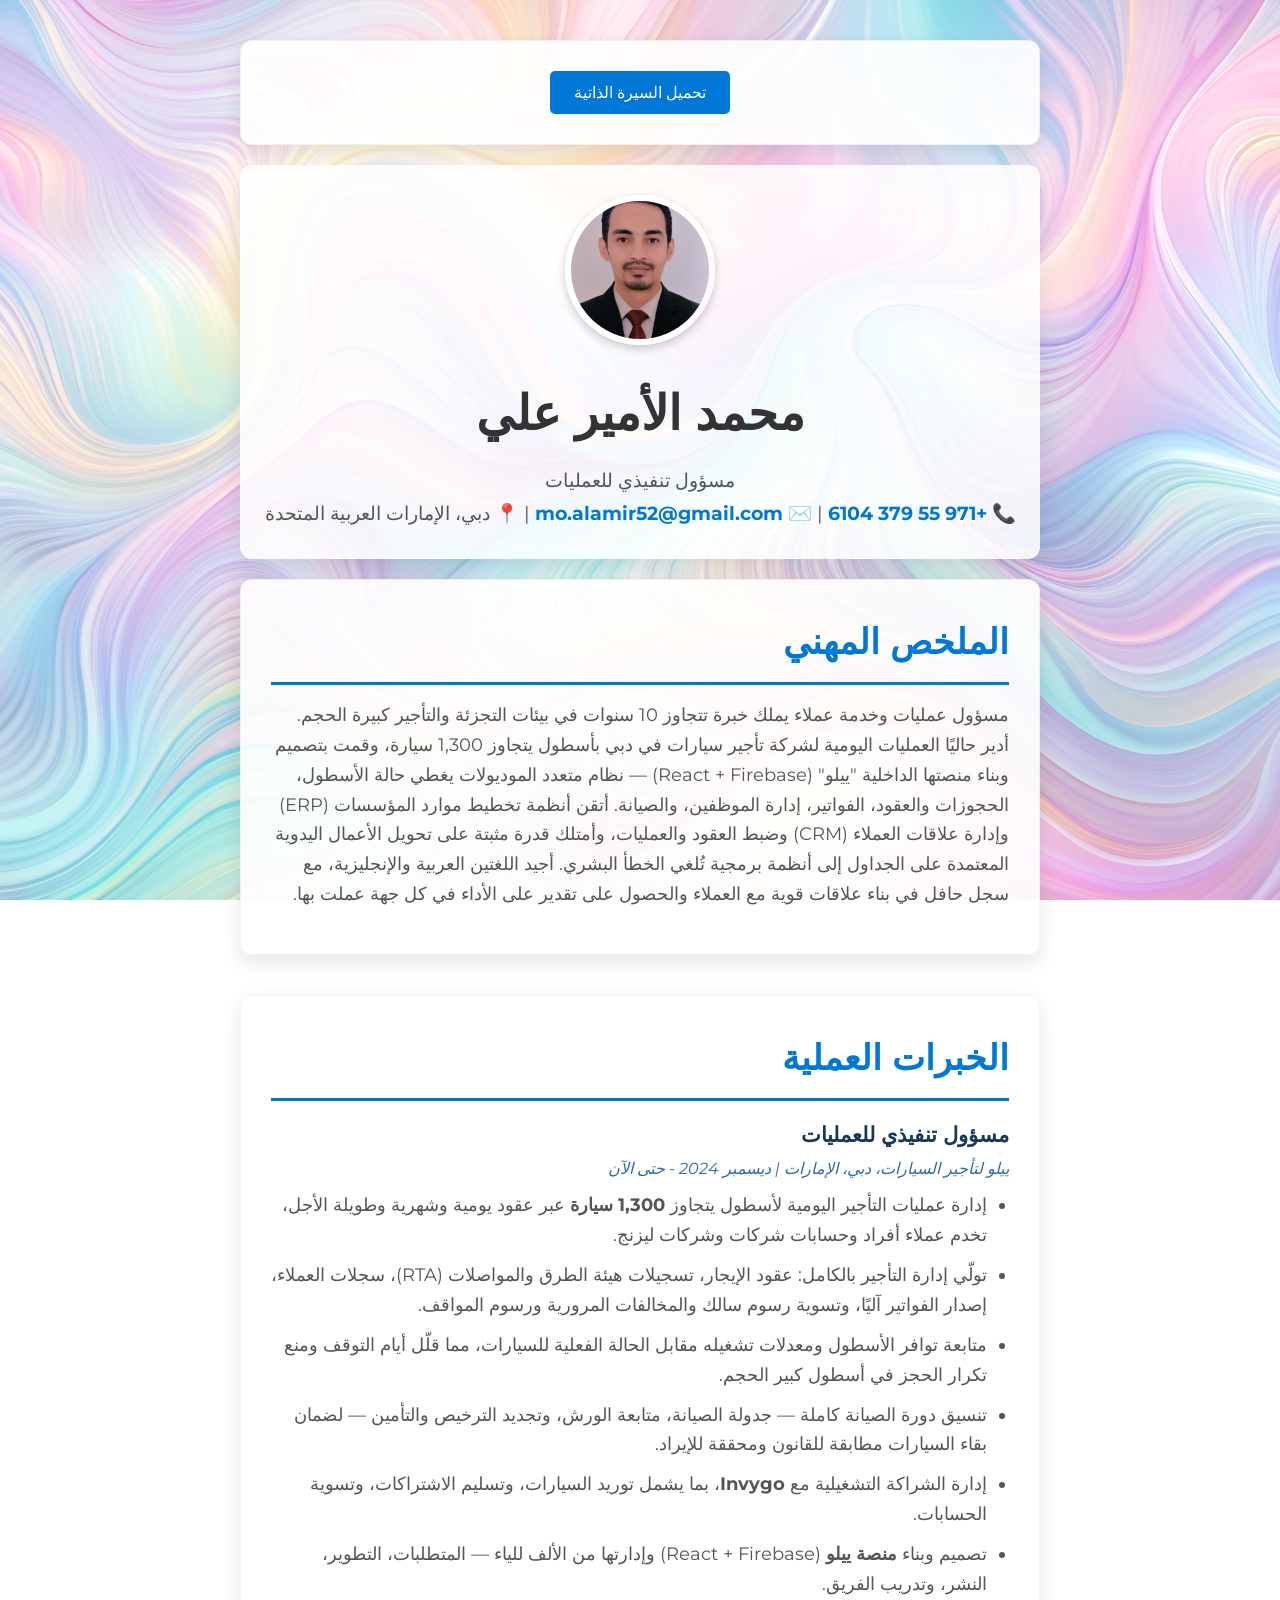
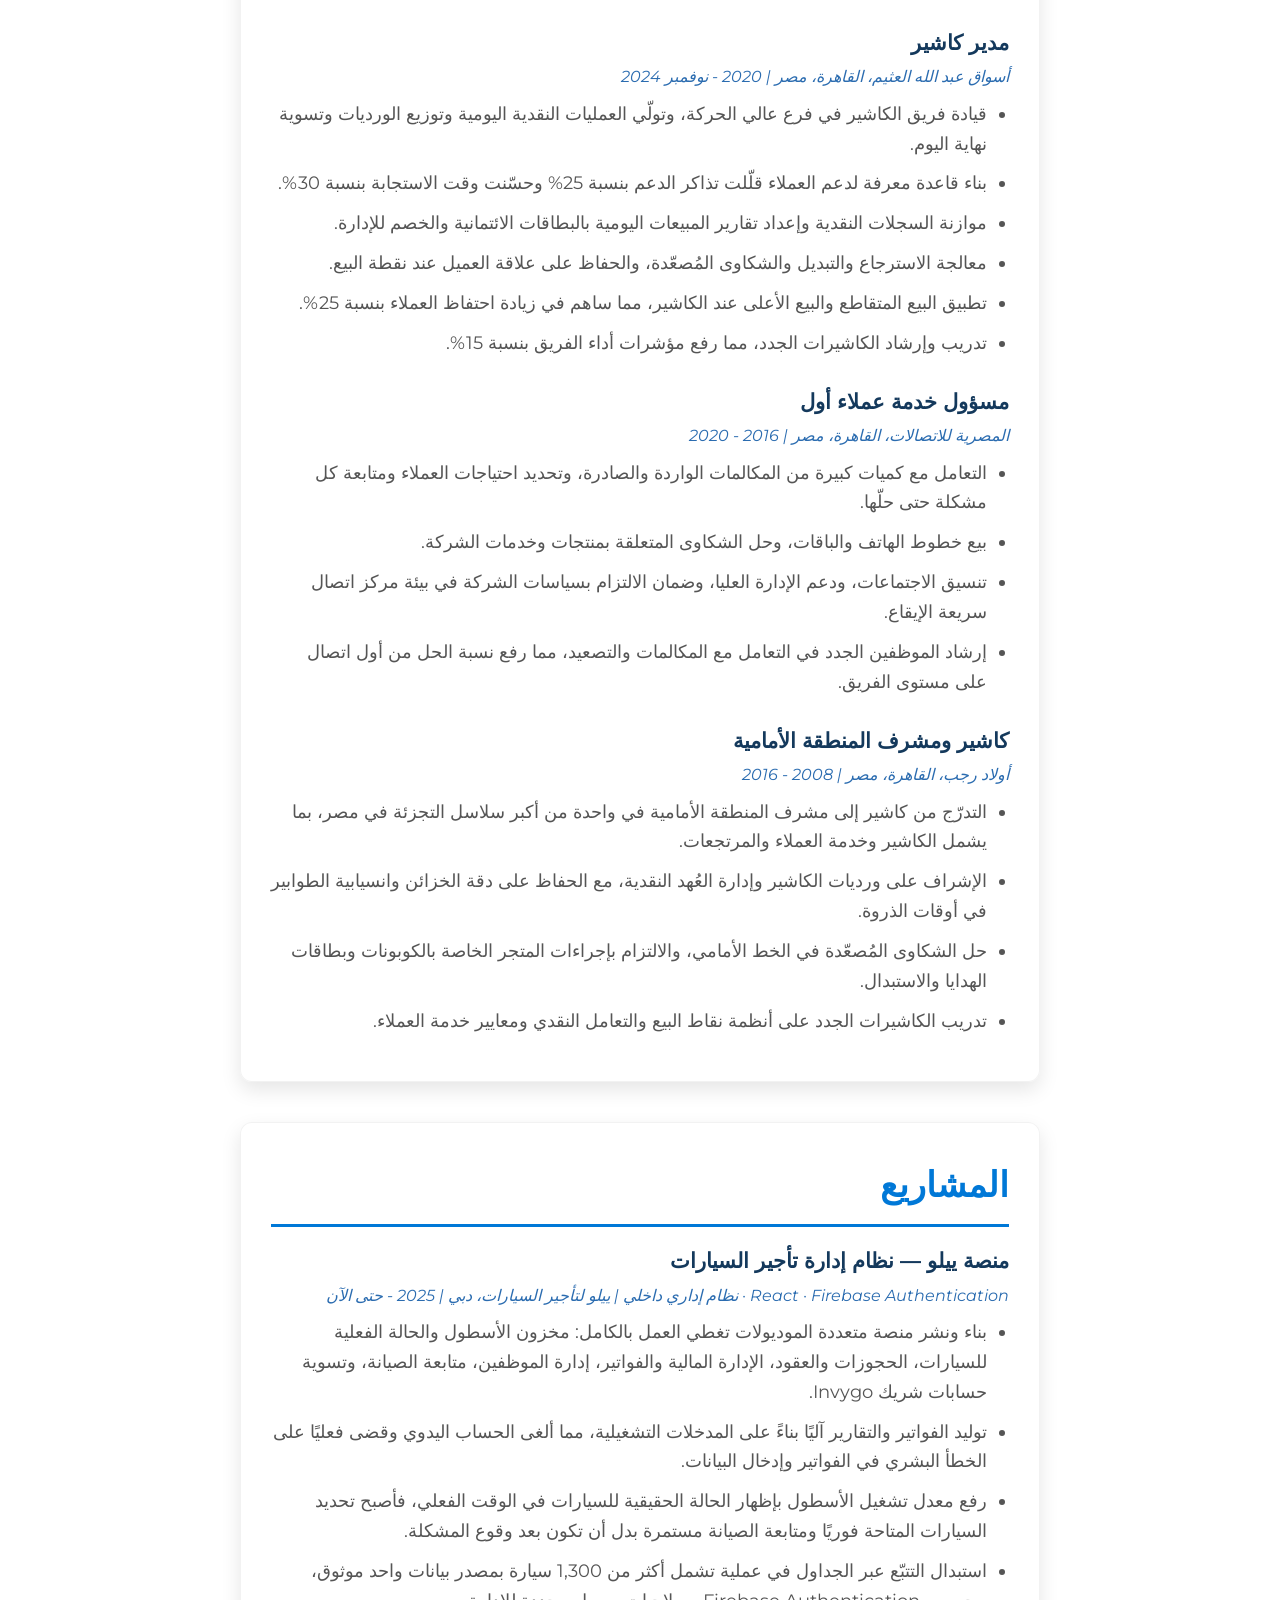
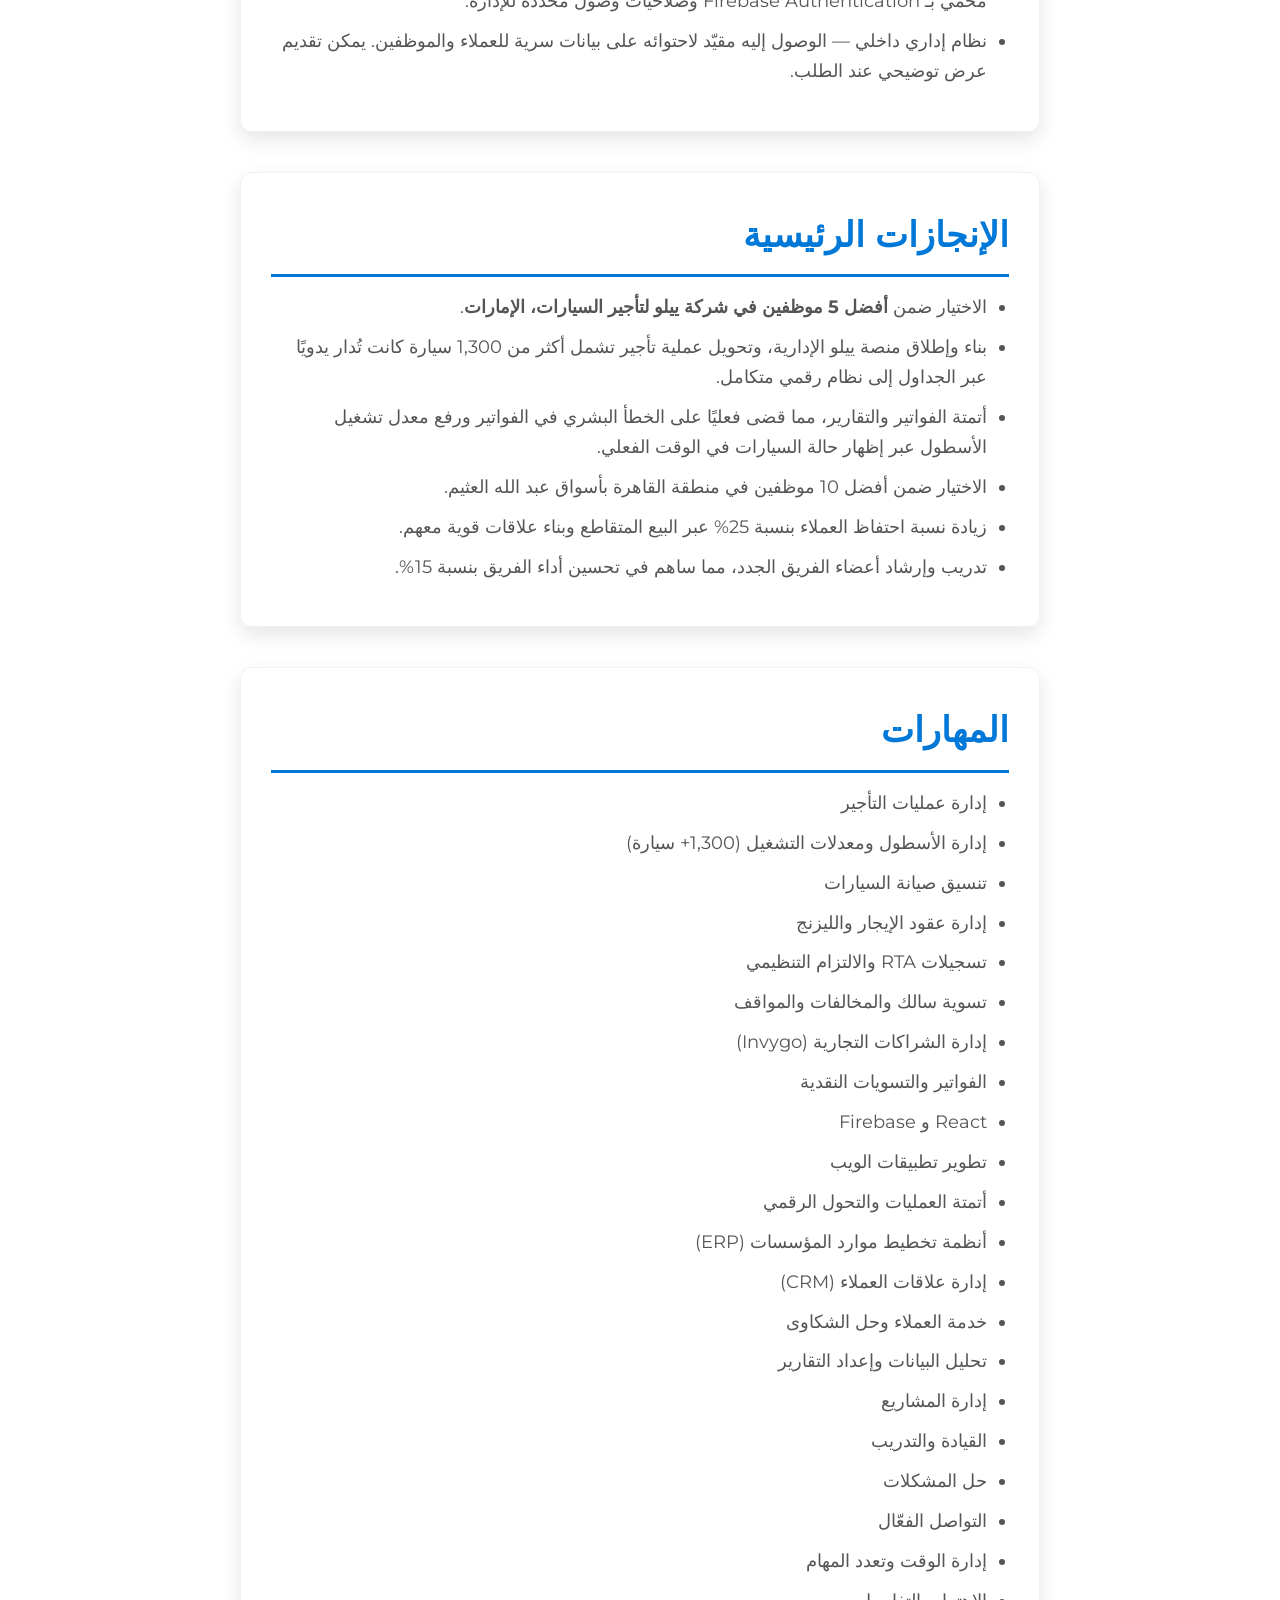
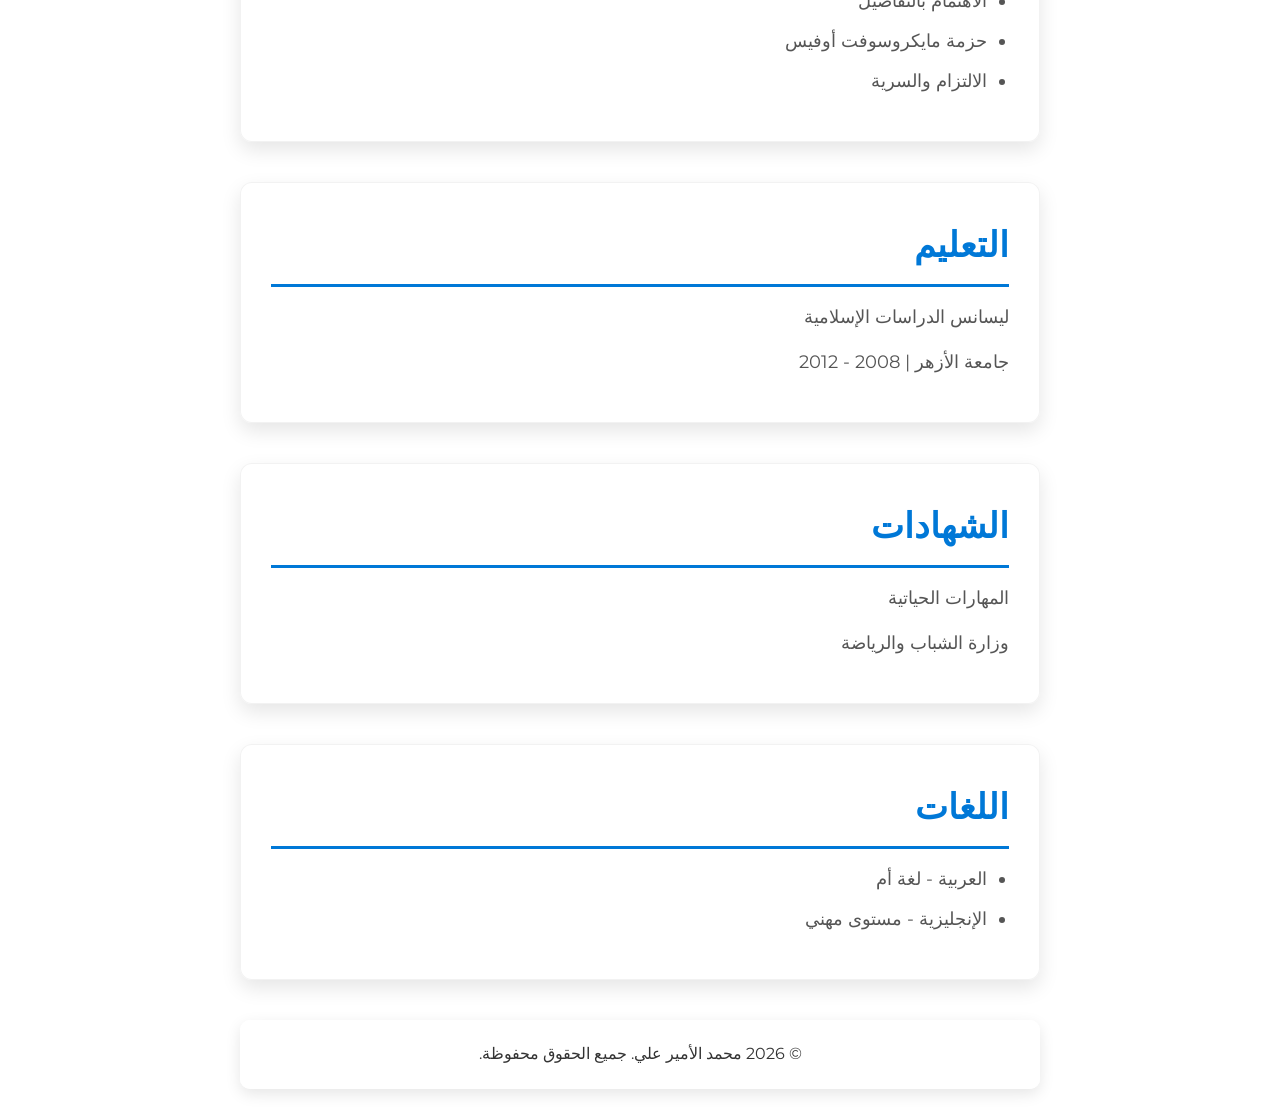
==== arabic.html @ 82837694 "Restructure career history: remove Carrefour, correct the timeline Reworks all four CV documents aro" ====
<!DOCTYPE html>
<html lang="ar" dir="rtl">
<head>
    <meta charset="UTF-8">
    <meta name="viewport" content="width=device-width, initial-scale=1.0">
    <title>السيرة الذاتية — محمد الأمير علي</title>
    <meta name="description" content="السيرة الذاتية لمحمد الأمير علي، مسؤول تنفيذي للعمليات، دبي، الإمارات.">
    <link href="https://fonts.googleapis.com/css2?family=Montserrat:wght@400;700&display=swap" rel="stylesheet">
    <link rel="stylesheet" href="styles.css">
</head>
<body>

    <!-- تحميل السيرة الذاتية -->
    <section id="download-section">
        <a href="Mohamed Alamir Arabic.pdf" download>
            <button type="button">تحميل السيرة الذاتية</button>
        </a>
    </section>

    <!-- قسم العنوان مع صورة الملف الشخصي -->
    <header>
        <img src="mohamed-alamir.jpg" alt="محمد الأمير علي" class="profile-image">
        <h1>محمد الأمير علي</h1>
        <p>مسؤول تنفيذي للعمليات</p>
        <p>
            📞 <a href="https://wa.me/971553796104" target="_blank" rel="noopener">+971 55 379 6104</a> |
            ✉️ <a href="mailto:mo.alamir52@gmail.com">mo.alamir52@gmail.com</a> |
            📍 دبي، الإمارات العربية المتحدة
        </p>
    </header>

    <!-- قسم الملخص -->
    <section id="summary">
        <h2>الملخص المهني</h2>
        <p>مسؤول عمليات وخدمة عملاء يملك خبرة تتجاوز 10 سنوات في بيئات التجزئة والتأجير كبيرة الحجم. أدير حاليًا العمليات اليومية لشركة تأجير سيارات في دبي بأسطول يتجاوز 1,300 سيارة، وقمت بتصميم وبناء منصتها الداخلية "ييلو" (React + Firebase) — نظام متعدد الموديولات يغطي حالة الأسطول، الحجوزات والعقود، الفواتير، إدارة الموظفين، والصيانة. أتقن أنظمة تخطيط موارد المؤسسات (ERP) وإدارة علاقات العملاء (CRM) وضبط العقود والعمليات، وأمتلك قدرة مثبتة على تحويل الأعمال اليدوية المعتمدة على الجداول إلى أنظمة برمجية تُلغي الخطأ البشري. أجيد اللغتين العربية والإنجليزية، مع سجل حافل في بناء علاقات قوية مع العملاء والحصول على تقدير على الأداء في كل جهة عملت بها.</p>
    </section>

    <!-- قسم الخبرات -->
    <section id="experience">
        <h2>الخبرات العملية</h2>

        <div class="job">
            <h3>مسؤول تنفيذي للعمليات</h3>
            <p>ييلو لتأجير السيارات، دبي، الإمارات | ديسمبر 2024 - حتى الآن</p>
            <ul>
                <li>إدارة عمليات التأجير اليومية لأسطول يتجاوز <strong>1,300 سيارة</strong> عبر عقود يومية وشهرية وطويلة الأجل، تخدم عملاء أفراد وحسابات شركات وشركات ليزنج.</li>
                <li>تولّي إدارة التأجير بالكامل: عقود الإيجار، تسجيلات هيئة الطرق والمواصلات (RTA)، سجلات العملاء، إصدار الفواتير آليًا، وتسوية رسوم سالك والمخالفات المرورية ورسوم المواقف.</li>
                <li>متابعة توافر الأسطول ومعدلات تشغيله مقابل الحالة الفعلية للسيارات، مما قلّل أيام التوقف ومنع تكرار الحجز في أسطول كبير الحجم.</li>
                <li>تنسيق دورة الصيانة كاملة — جدولة الصيانة، متابعة الورش، وتجديد الترخيص والتأمين — لضمان بقاء السيارات مطابقة للقانون ومحققة للإيراد.</li>
                <li>إدارة الشراكة التشغيلية مع <strong>Invygo</strong>، بما يشمل توريد السيارات، وتسليم الاشتراكات، وتسوية الحسابات.</li>
                <li>تصميم وبناء <strong>منصة ييلو</strong> (React + Firebase) وإدارتها من الألف للياء — المتطلبات، التطوير، النشر، وتدريب الفريق.</li>
            </ul>
        </div>

        <div class="job">
            <h3>مدير كاشير</h3>
            <p>أسواق عبد الله العثيم، القاهرة، مصر | 2020 - نوفمبر 2024</p>
            <ul>
                <li>قيادة فريق الكاشير في فرع عالي الحركة، وتولّي العمليات النقدية اليومية وتوزيع الورديات وتسوية نهاية اليوم.</li>
                <li>بناء قاعدة معرفة لدعم العملاء قلّلت تذاكر الدعم بنسبة 25% وحسّنت وقت الاستجابة بنسبة 30%.</li>
                <li>موازنة السجلات النقدية وإعداد تقارير المبيعات اليومية بالبطاقات الائتمانية والخصم للإدارة.</li>
                <li>معالجة الاسترجاع والتبديل والشكاوى المُصعّدة، والحفاظ على علاقة العميل عند نقطة البيع.</li>
                <li>تطبيق البيع المتقاطع والبيع الأعلى عند الكاشير، مما ساهم في زيادة احتفاظ العملاء بنسبة 25%.</li>
                <li>تدريب وإرشاد الكاشيرات الجدد، مما رفع مؤشرات أداء الفريق بنسبة 15%.</li>
            </ul>
        </div>

        <div class="job">
            <h3>مسؤول خدمة عملاء أول</h3>
            <p>المصرية للاتصالات، القاهرة، مصر | 2016 - 2020</p>
            <ul>
                <li>التعامل مع كميات كبيرة من المكالمات الواردة والصادرة، وتحديد احتياجات العملاء ومتابعة كل مشكلة حتى حلّها.</li>
                <li>بيع خطوط الهاتف والباقات، وحل الشكاوى المتعلقة بمنتجات وخدمات الشركة.</li>
                <li>تنسيق الاجتماعات، ودعم الإدارة العليا، وضمان الالتزام بسياسات الشركة في بيئة مركز اتصال سريعة الإيقاع.</li>
                <li>إرشاد الموظفين الجدد في التعامل مع المكالمات والتصعيد، مما رفع نسبة الحل من أول اتصال على مستوى الفريق.</li>
            </ul>
        </div>

        <div class="job">
            <h3>كاشير ومشرف المنطقة الأمامية</h3>
            <p>أولاد رجب، القاهرة، مصر | 2008 - 2016</p>
            <ul>
                <li>التدرّج من كاشير إلى مشرف المنطقة الأمامية في واحدة من أكبر سلاسل التجزئة في مصر، بما يشمل الكاشير وخدمة العملاء والمرتجعات.</li>
                <li>الإشراف على ورديات الكاشير وإدارة العُهد النقدية، مع الحفاظ على دقة الخزائن وانسيابية الطوابير في أوقات الذروة.</li>
                <li>حل الشكاوى المُصعّدة في الخط الأمامي، والالتزام بإجراءات المتجر الخاصة بالكوبونات وبطاقات الهدايا والاستبدال.</li>
                <li>تدريب الكاشيرات الجدد على أنظمة نقاط البيع والتعامل النقدي ومعايير خدمة العملاء.</li>
            </ul>
        </div>
    </section>

    <!-- قسم المشاريع -->
    <section id="projects">
        <h2>المشاريع</h2>

        <div class="job">
            <h3>منصة ييلو — نظام إدارة تأجير السيارات</h3>
            <p>React · Firebase Authentication · نظام إداري داخلي | ييلو لتأجير السيارات، دبي | 2025 - حتى الآن</p>
            <ul>
                <li>بناء ونشر منصة متعددة الموديولات تغطي العمل بالكامل: مخزون الأسطول والحالة الفعلية للسيارات، الحجوزات والعقود، الإدارة المالية والفواتير، إدارة الموظفين، متابعة الصيانة، وتسوية حسابات شريك Invygo.</li>
                <li>توليد الفواتير والتقارير آليًا بناءً على المدخلات التشغيلية، مما ألغى الحساب اليدوي وقضى فعليًا على الخطأ البشري في الفواتير وإدخال البيانات.</li>
                <li>رفع معدل تشغيل الأسطول بإظهار الحالة الحقيقية للسيارات في الوقت الفعلي، فأصبح تحديد السيارات المتاحة فوريًا ومتابعة الصيانة مستمرة بدل أن تكون بعد وقوع المشكلة.</li>
                <li>استبدال التتبّع عبر الجداول في عملية تشمل أكثر من 1,300 سيارة بمصدر بيانات واحد موثوق، محمي بـ Firebase Authentication وصلاحيات وصول محددة للإدارة.</li>
                <li>نظام إداري داخلي — الوصول إليه مقيّد لاحتوائه على بيانات سرية للعملاء والموظفين. يمكن تقديم عرض توضيحي عند الطلب.</li>
            </ul>
        </div>
    </section>

    <!-- قسم الإنجازات الرئيسية -->
    <section id="achievements">
        <h2>الإنجازات الرئيسية</h2>
        <ul>
            <li>الاختيار ضمن <strong>أفضل 5 موظفين في شركة ييلو لتأجير السيارات، الإمارات</strong>.</li>
            <li>بناء وإطلاق منصة ييلو الإدارية، وتحويل عملية تأجير تشمل أكثر من 1,300 سيارة كانت تُدار يدويًا عبر الجداول إلى نظام رقمي متكامل.</li>
            <li>أتمتة الفواتير والتقارير، مما قضى فعليًا على الخطأ البشري في الفواتير ورفع معدل تشغيل الأسطول عبر إظهار حالة السيارات في الوقت الفعلي.</li>
            <li>الاختيار ضمن أفضل 10 موظفين في منطقة القاهرة بأسواق عبد الله العثيم.</li>
            <li>زيادة نسبة احتفاظ العملاء بنسبة 25% عبر البيع المتقاطع وبناء علاقات قوية معهم.</li>
            <li>تدريب وإرشاد أعضاء الفريق الجدد، مما ساهم في تحسين أداء الفريق بنسبة 15%.</li>
        </ul>
    </section>

    <!-- قسم المهارات -->
    <section id="skills">
        <h2>المهارات</h2>
        <ul>
            <li>إدارة عمليات التأجير</li>
            <li>إدارة الأسطول ومعدلات التشغيل (1,300+ سيارة)</li>
            <li>تنسيق صيانة السيارات</li>
            <li>إدارة عقود الإيجار والليزنج</li>
            <li>تسجيلات RTA والالتزام التنظيمي</li>
            <li>تسوية سالك والمخالفات والمواقف</li>
            <li>إدارة الشراكات التجارية (Invygo)</li>
            <li>الفواتير والتسويات النقدية</li>
            <li>React و Firebase</li>
            <li>تطوير تطبيقات الويب</li>
            <li>أتمتة العمليات والتحول الرقمي</li>
            <li>أنظمة تخطيط موارد المؤسسات (ERP)</li>
            <li>إدارة علاقات العملاء (CRM)</li>
            <li>خدمة العملاء وحل الشكاوى</li>
            <li>تحليل البيانات وإعداد التقارير</li>
            <li>إدارة المشاريع</li>
            <li>القيادة والتدريب</li>
            <li>حل المشكلات</li>
            <li>التواصل الفعّال</li>
            <li>إدارة الوقت وتعدد المهام</li>
            <li>الاهتمام بالتفاصيل</li>
            <li>حزمة مايكروسوفت أوفيس</li>
            <li>الالتزام والسرية</li>
        </ul>
    </section>

    <!-- قسم التعليم -->
    <section id="education">
        <h2>التعليم</h2>
        <p>ليسانس الدراسات الإسلامية</p>
        <p>جامعة الأزهر | 2008 - 2012</p>
    </section>

    <!-- قسم الشهادات -->
    <section id="certifications">
        <h2>الشهادات</h2>
        <p>المهارات الحياتية</p>
        <p>وزارة الشباب والرياضة</p>
    </section>

    <!-- قسم اللغات -->
    <section id="languages">
        <h2>اللغات</h2>
        <ul>
            <li>العربية - لغة أم</li>
            <li>الإنجليزية - مستوى مهني</li>
        </ul>
    </section>

    <!-- قسم التذييل -->
    <footer>
        <p>© 2026 محمد الأمير علي. جميع الحقوق محفوظة.</p>
    </footer>

</body>
</html>
---- styles.css ----
/* ==========================================================================
   Mohamed Alamir Ali — CV stylesheet
   Used by english.html and arabic.html
   ========================================================================== */

/* ---------- Global ---------- */
* {
    margin: 0;
    padding: 0;
    box-sizing: border-box;
}

body {
    font-family: 'Montserrat', 'Segoe UI', Tahoma, sans-serif;
    background: url('background.jpg') center/cover no-repeat fixed;
    color: #333;
    line-height: 1.8;
    font-size: 16px;
    display: flex;
    flex-direction: column;
    align-items: center;
    min-height: 100vh;
    padding: 20px;
    position: relative;
}

/* Background overlay for better text visibility */
body::before {
    content: "";
    position: fixed;
    top: 0;
    left: 0;
    width: 100%;
    height: 100%;
    background: rgba(255, 255, 255, 0.4);
    z-index: -1;
}

/* ---------- Download button ---------- */
#download-section {
    text-align: center;
    margin-bottom: 20px;
    animation: fadeIn 1s forwards;
}

#download-section button {
    padding: 12px 24px;
    font-family: inherit;
    font-size: 16px;
    background-color: #0078d7;
    color: #fff;
    border: none;
    border-radius: 5px;
    cursor: pointer;
    transition: background-color 0.3s ease, transform 0.3s ease;
}

#download-section button:hover {
    background-color: #005bb5;
    transform: scale(1.05);
}

/* ---------- Header ---------- */
header {
    text-align: center;
    padding: 30px 20px;
    background-color: rgba(255, 255, 255, 0.85);
    border-radius: 12px;
    max-width: 800px;
    width: 100%;
    box-shadow: 0 10px 25px rgba(0, 0, 0, 0.1);
    transition: box-shadow 0.3s ease-in-out;
}

header h1 {
    font-size: 3em;
    margin-bottom: 8px;
    color: #333;
    font-weight: 700;
}

header p {
    font-size: 1.2em;
    color: #555;
    line-height: 1.7;
}

header a {
    color: #0078d7;
    text-decoration: none;
    font-weight: bold;
    transition: color 0.3s ease-in-out;
}

header a:hover {
    color: #005bb5;
    text-decoration: underline;
}

/* ---------- Profile image ---------- */
.profile-image {
    width: 150px;
    height: 150px;
    border-radius: 50%;
    object-fit: cover;
    border: 6px solid rgba(255, 255, 255, 0.8);
    margin-bottom: 15px;
    box-shadow: 0 4px 10px rgba(0, 0, 0, 0.2);
    transition: transform 0.3s ease-in-out, box-shadow 0.3s ease-in-out;
}

.profile-image:hover {
    transform: scale(1.05);
    box-shadow: 0 6px 15px rgba(0, 0, 0, 0.3);
}

/* ---------- Sections ---------- */
section {
    background-color: rgba(255, 255, 255, 0.9);
    padding: 30px;
    margin: 20px auto;
    max-width: 800px;
    width: 100%;
    border-radius: 12px;
    box-shadow: 0 8px 20px rgba(0, 0, 0, 0.1);
    color: #444;
    border: 1px solid rgba(0, 0, 0, 0.05);
}

section h2 {
    font-size: 2.2em;
    margin-bottom: 15px;
    color: #0078d7;
    border-bottom: 3px solid #0078d7;
    padding-bottom: 8px;
    transition: color 0.3s ease-in-out;
}

section h2:hover {
    color: #005bb5;
}

section p,
section ul {
    font-size: 1.1em;
    margin-bottom: 15px;
    color: #555;
    line-height: 1.7;
}

section ul {
    padding-inline-start: 22px;
}

section li {
    margin-bottom: 10px;
}

/* ---------- Job / project entries ---------- */
.job {
    margin-bottom: 25px;
}

.job:last-child {
    margin-bottom: 0;
}

.job h3 {
    font-size: 1.3em;
    color: #14395c;
    margin-bottom: 2px;
}

.job > p {
    font-size: 1em;
    font-style: italic;
    color: #2b6cb0;
    margin-bottom: 8px;
}

/* ---------- Footer ---------- */
footer {
    text-align: center;
    padding: 20px;
    background-color: rgba(255, 255, 255, 0.8);
    color: #333;
    max-width: 800px;
    width: 100%;
    border-radius: 10px;
    box-shadow: 0 5px 15px rgba(0, 0, 0, 0.1);
    margin-top: 20px;
}

footer p {
    font-size: 1em;
}

footer a {
    color: #0078d7;
    text-decoration: none;
    transition: color 0.3s ease-in-out;
}

footer a:hover {
    color: #005bb5;
    text-decoration: underline;
}

/* ---------- Animations ---------- */
@keyframes fadeIn {
    from { opacity: 0; }
    to   { opacity: 1; }
}

@keyframes slideIn {
    from { transform: translateY(-30px); opacity: 0; }
    to   { transform: translateY(0);     opacity: 1; }
}

/* ---------- Responsive ---------- */
@media (max-width: 768px) {
    body {
        padding: 10px;
    }

    header h1 {
        font-size: 2.2em;
    }

    header p,
    section p,
    footer p {
        font-size: 1em;
    }

    .profile-image {
        width: 120px;
        height: 120px;
    }
}

@media (max-width: 480px) {
    header h1 {
        font-size: 1.8em;
    }

    section h2 {
        font-size: 1.8em;
    }
}

/* ---------- Print ---------- */
@media print {
    body {
        background: #fff;
        padding: 0;
        display: block;
    }

    body::before,
    #download-section {
        display: none;
    }

    header,
    section,
    footer {
        background: #fff;
        box-shadow: none;
        border: none;
        max-width: none;
        padding: 0 0 12px;
        margin: 0;
    }

    section {
        page-break-inside: avoid;
    }
}
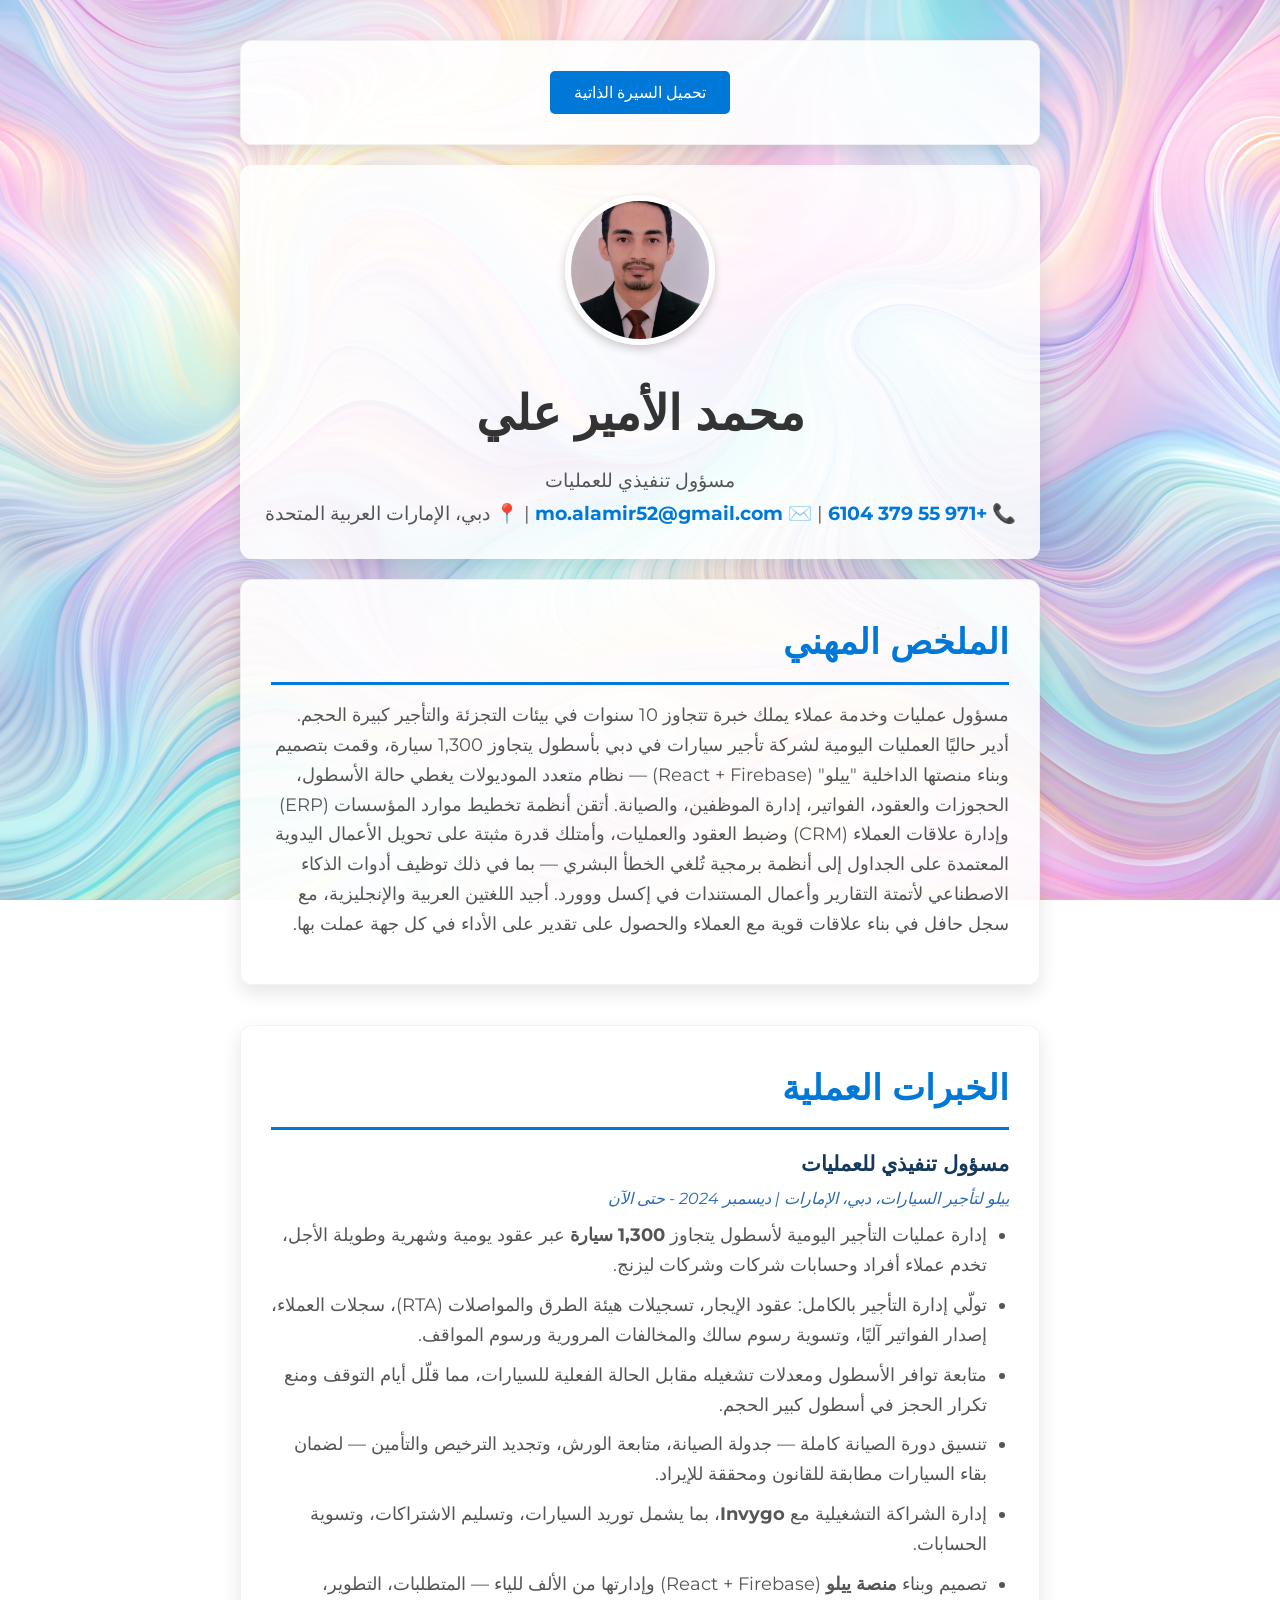
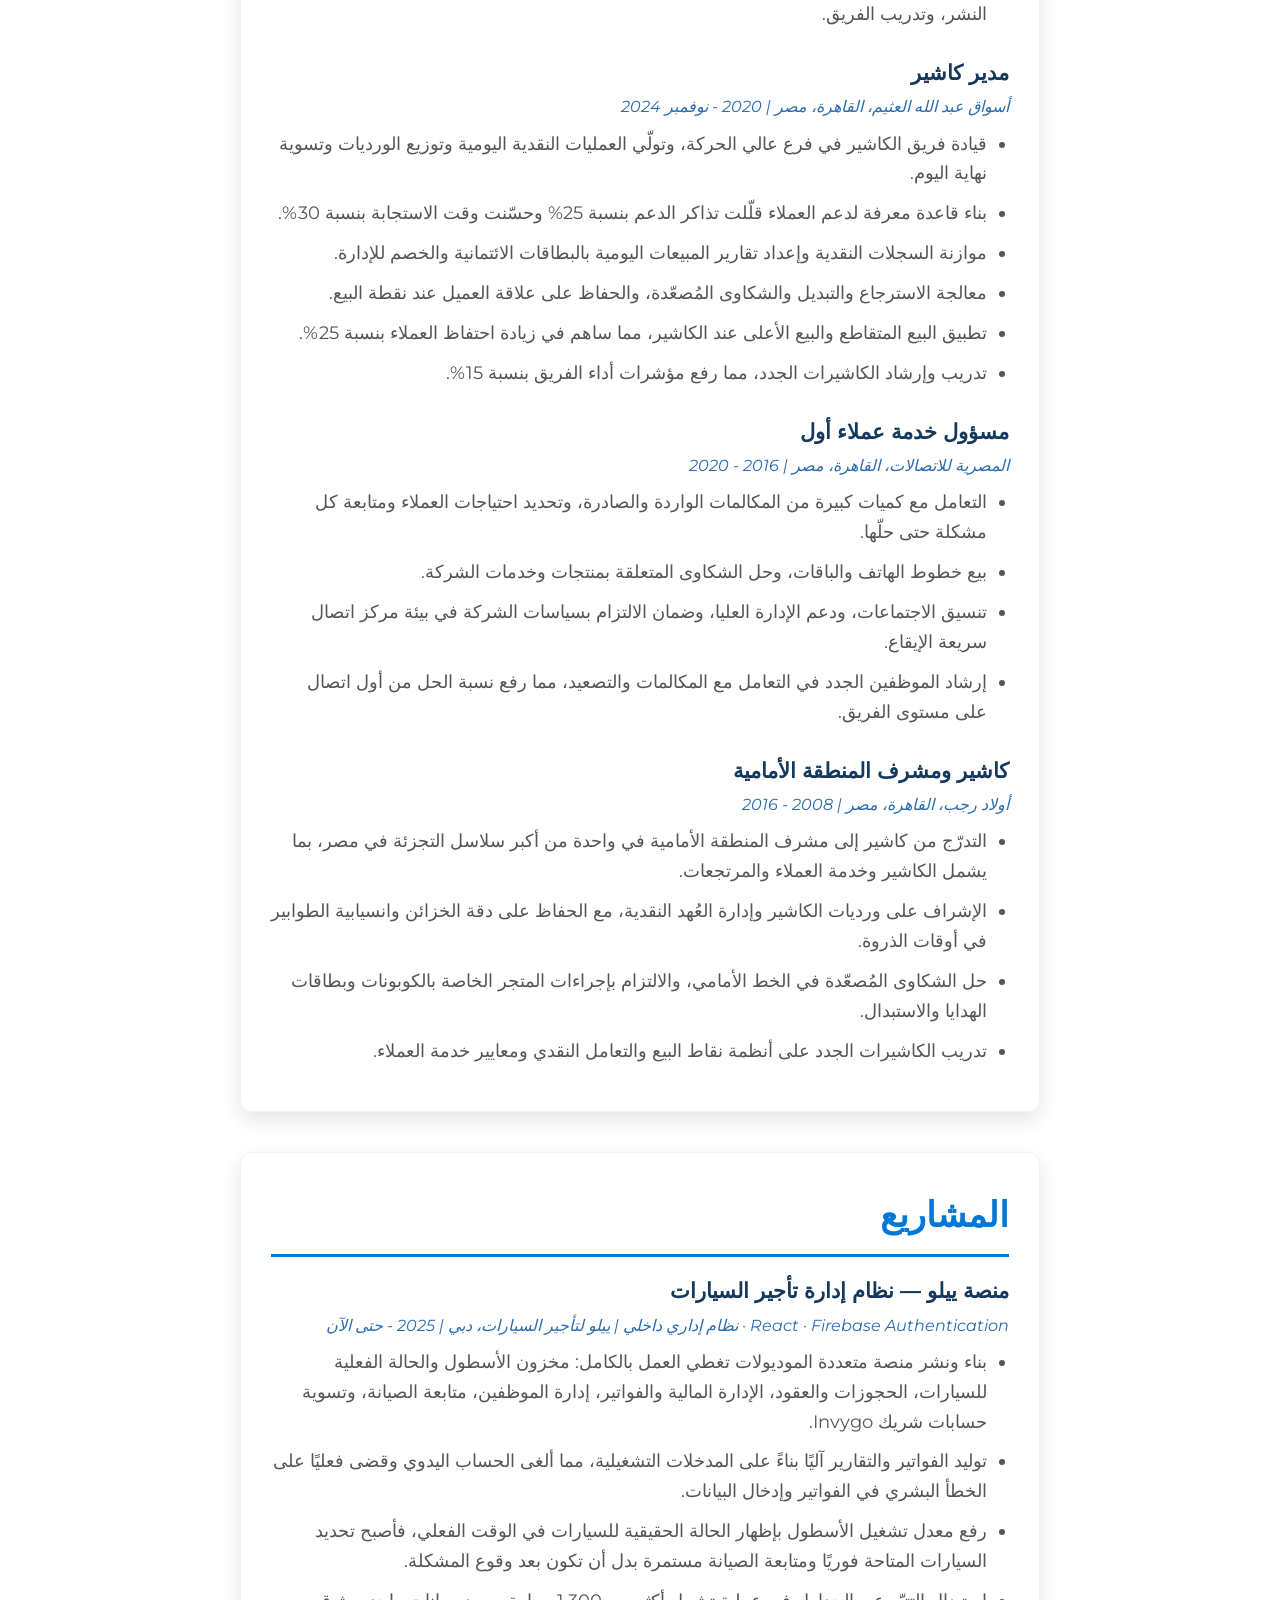
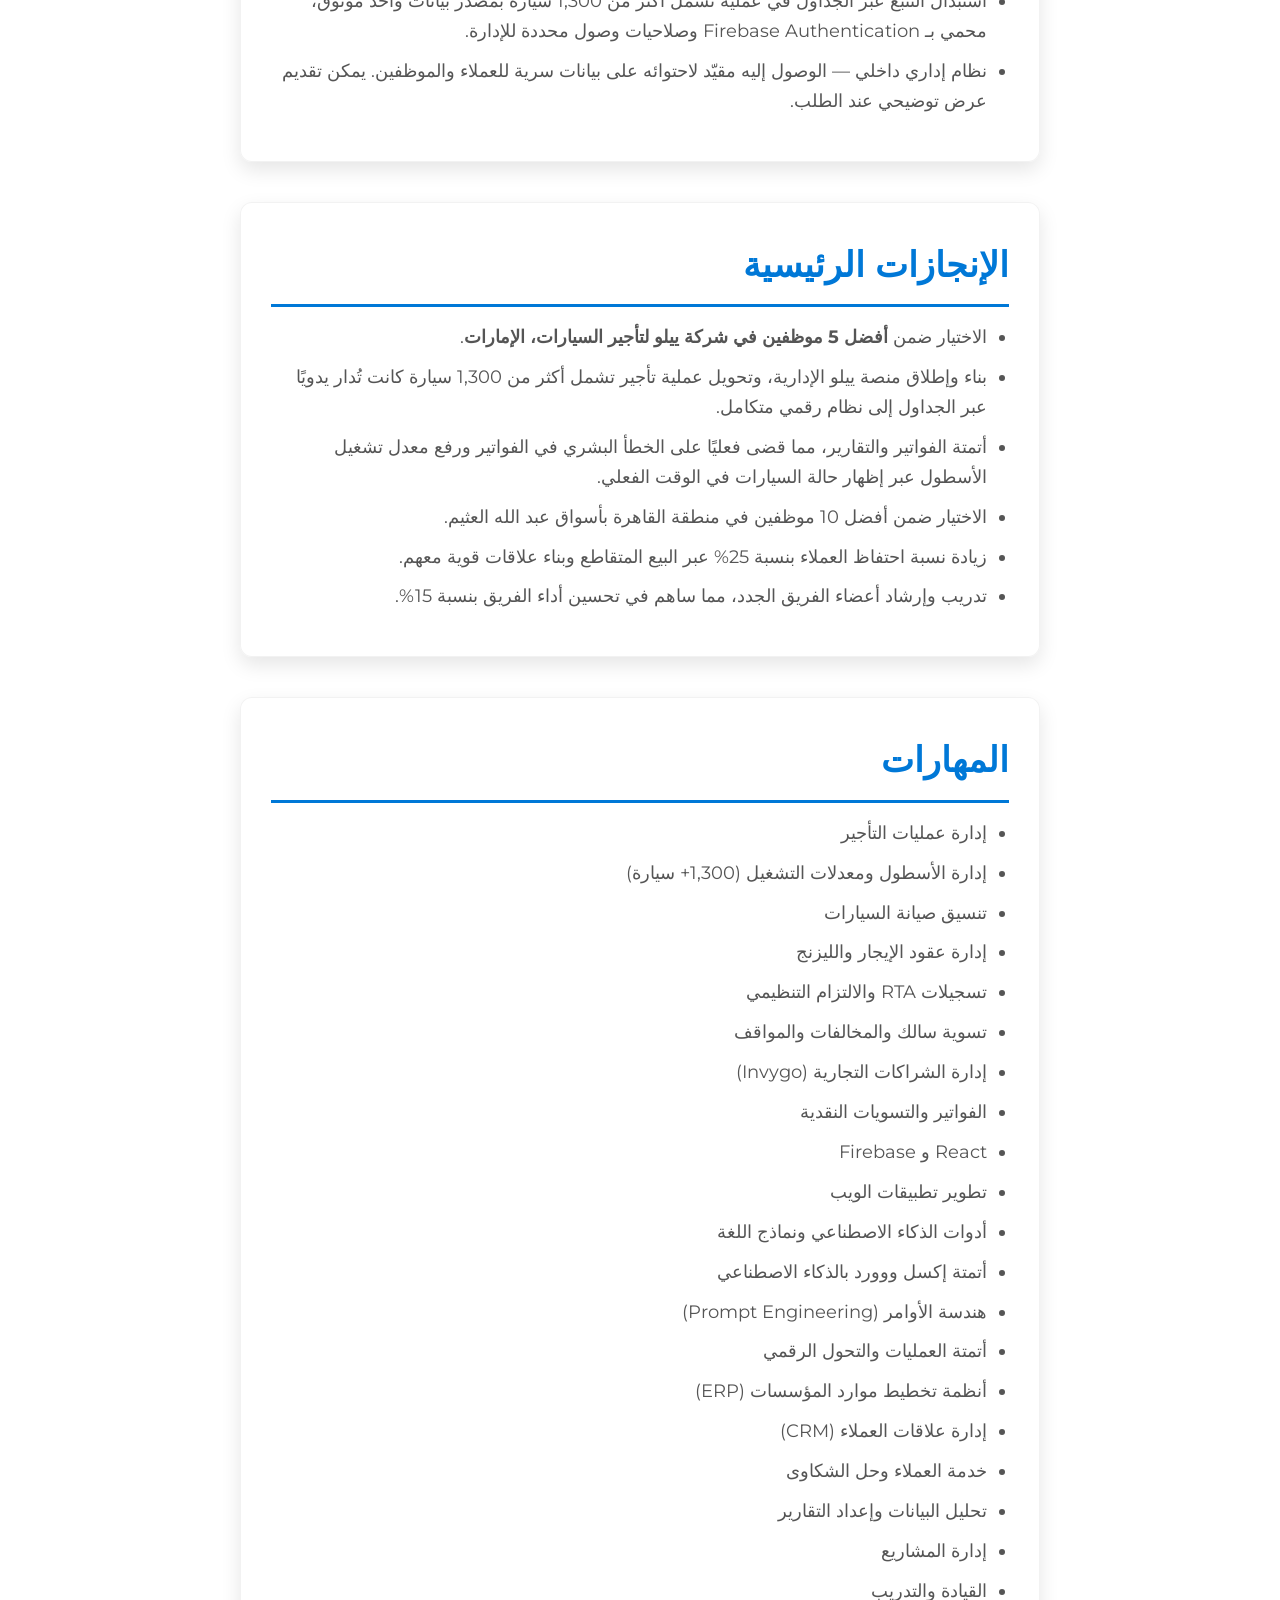
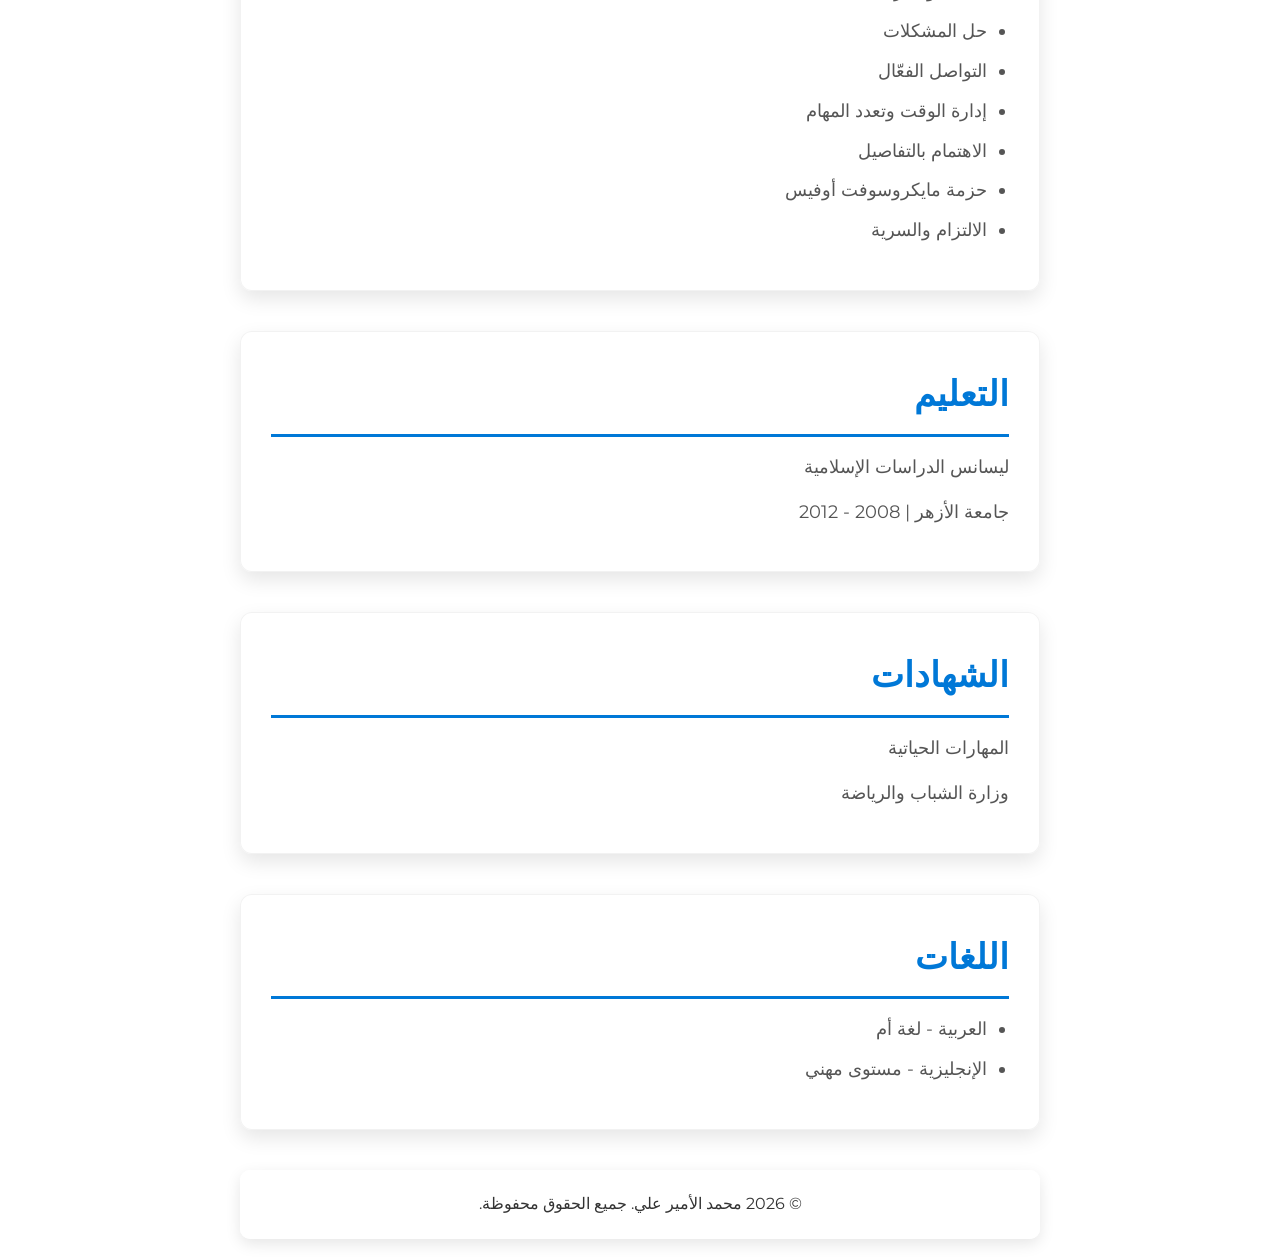
==== commit 4ec5272f: "Add AI tooling skills Adds AI/LLM proficiency across all four CV documents: applying AI tools to aut" ====
--- a/arabic.html
+++ b/arabic.html
@@ -32,7 +32,7 @@
     <!-- قسم الملخص -->
     <section id="summary">
         <h2>الملخص المهني</h2>
-        <p>مسؤول عمليات وخدمة عملاء يملك خبرة تتجاوز 10 سنوات في بيئات التجزئة والتأجير كبيرة الحجم. أدير حاليًا العمليات اليومية لشركة تأجير سيارات في دبي بأسطول يتجاوز 1,300 سيارة، وقمت بتصميم وبناء منصتها الداخلية "ييلو" (React + Firebase) — نظام متعدد الموديولات يغطي حالة الأسطول، الحجوزات والعقود، الفواتير، إدارة الموظفين، والصيانة. أتقن أنظمة تخطيط موارد المؤسسات (ERP) وإدارة علاقات العملاء (CRM) وضبط العقود والعمليات، وأمتلك قدرة مثبتة على تحويل الأعمال اليدوية المعتمدة على الجداول إلى أنظمة برمجية تُلغي الخطأ البشري. أجيد اللغتين العربية والإنجليزية، مع سجل حافل في بناء علاقات قوية مع العملاء والحصول على تقدير على الأداء في كل جهة عملت بها.</p>
+        <p>مسؤول عمليات وخدمة عملاء يملك خبرة تتجاوز 10 سنوات في بيئات التجزئة والتأجير كبيرة الحجم. أدير حاليًا العمليات اليومية لشركة تأجير سيارات في دبي بأسطول يتجاوز 1,300 سيارة، وقمت بتصميم وبناء منصتها الداخلية "ييلو" (React + Firebase) — نظام متعدد الموديولات يغطي حالة الأسطول، الحجوزات والعقود، الفواتير، إدارة الموظفين، والصيانة. أتقن أنظمة تخطيط موارد المؤسسات (ERP) وإدارة علاقات العملاء (CRM) وضبط العقود والعمليات، وأمتلك قدرة مثبتة على تحويل الأعمال اليدوية المعتمدة على الجداول إلى أنظمة برمجية تُلغي الخطأ البشري — بما في ذلك توظيف أدوات الذكاء الاصطناعي لأتمتة التقارير وأعمال المستندات في إكسل ووورد. أجيد اللغتين العربية والإنجليزية، مع سجل حافل في بناء علاقات قوية مع العملاء والحصول على تقدير على الأداء في كل جهة عملت بها.</p>
     </section>
 
     <!-- قسم الخبرات -->
@@ -132,6 +132,9 @@
             <li>الفواتير والتسويات النقدية</li>
             <li>React و Firebase</li>
             <li>تطوير تطبيقات الويب</li>
+            <li>أدوات الذكاء الاصطناعي ونماذج اللغة</li>
+            <li>أتمتة إكسل ووورد بالذكاء الاصطناعي</li>
+            <li>هندسة الأوامر (Prompt Engineering)</li>
             <li>أتمتة العمليات والتحول الرقمي</li>
             <li>أنظمة تخطيط موارد المؤسسات (ERP)</li>
             <li>إدارة علاقات العملاء (CRM)</li>
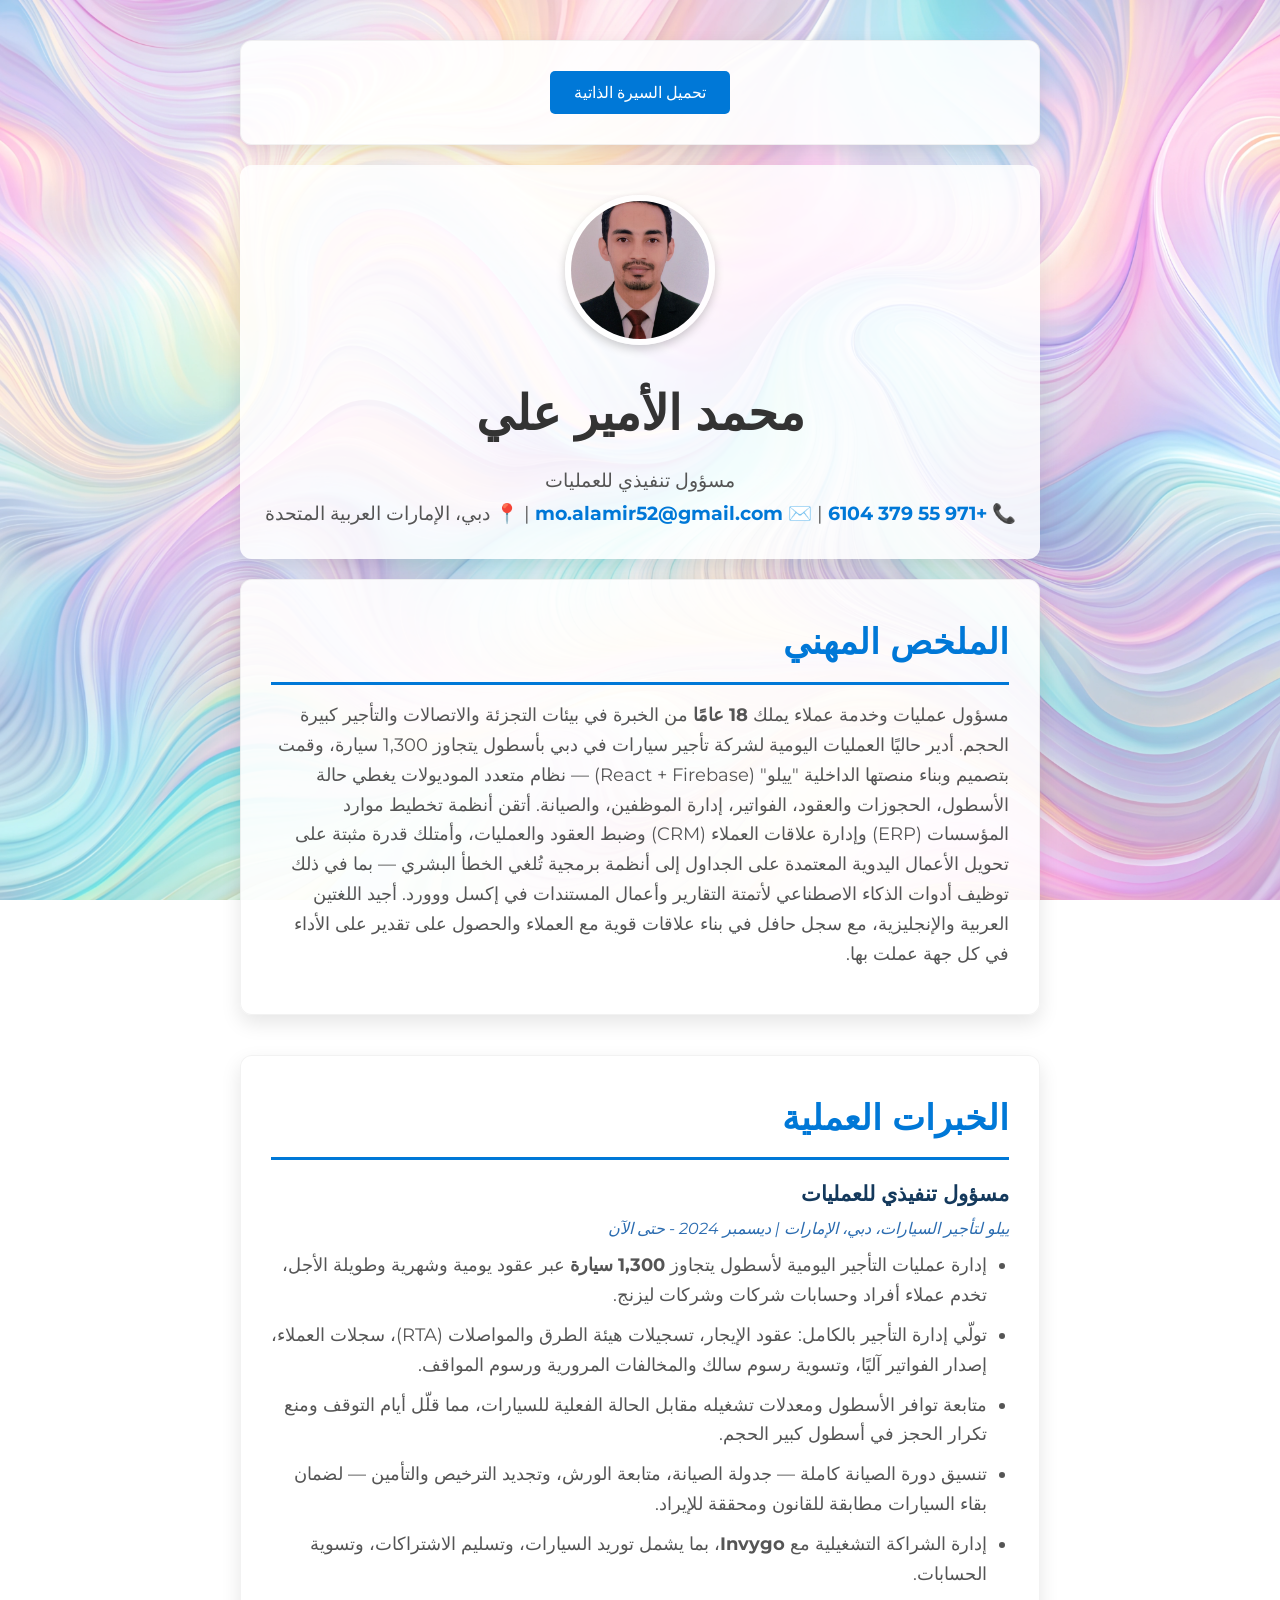
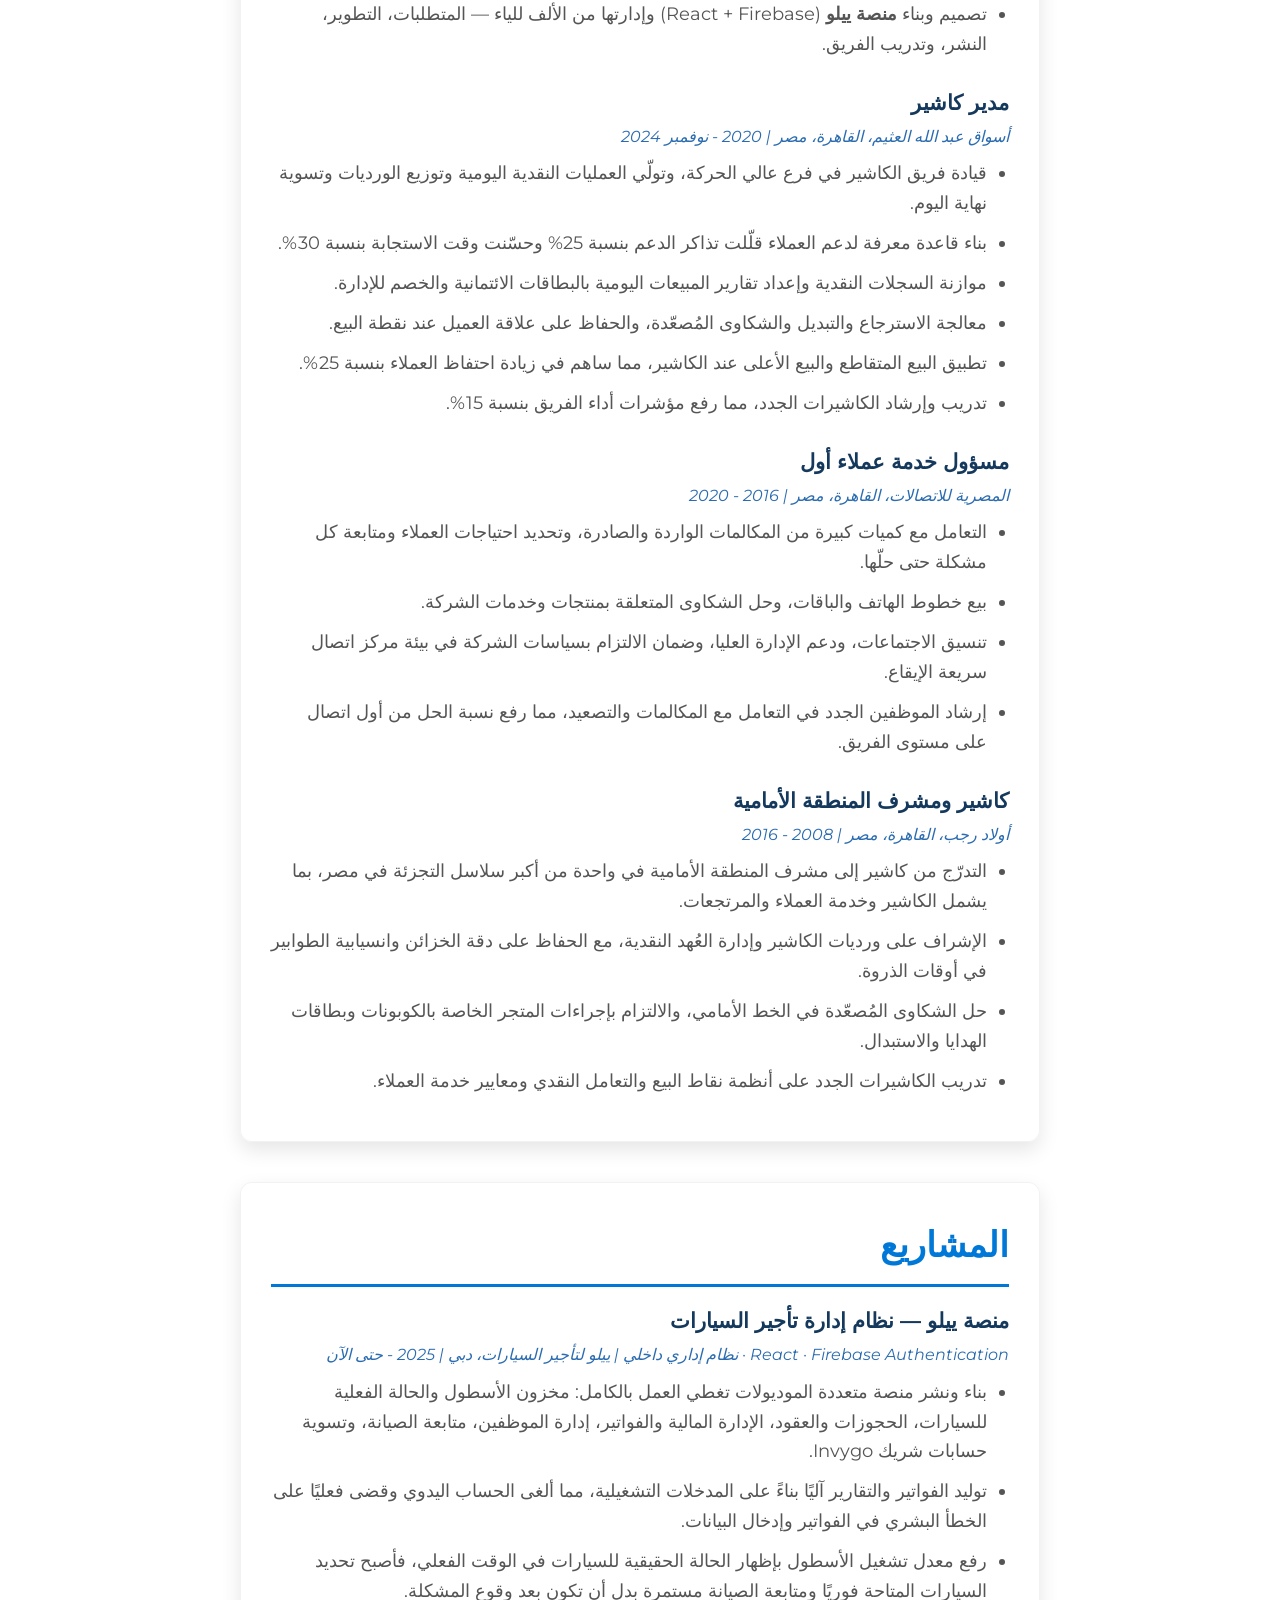
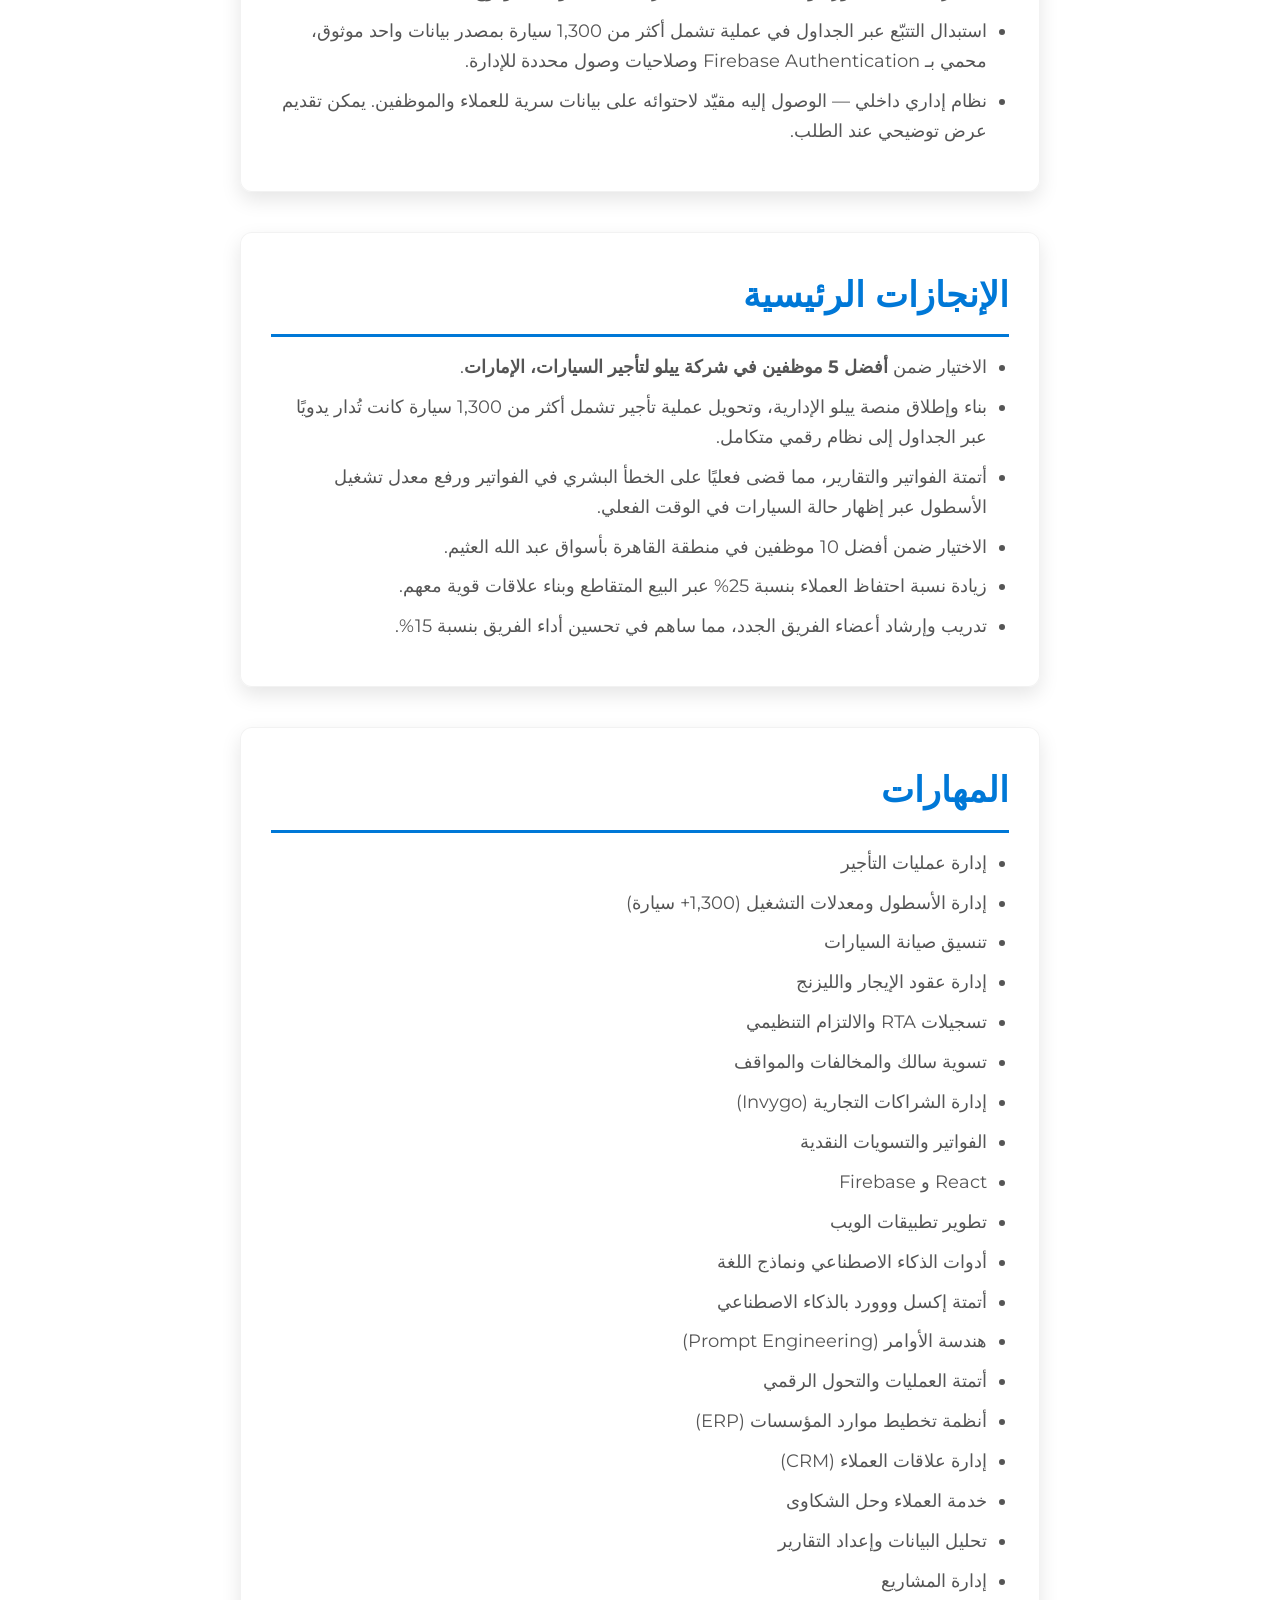
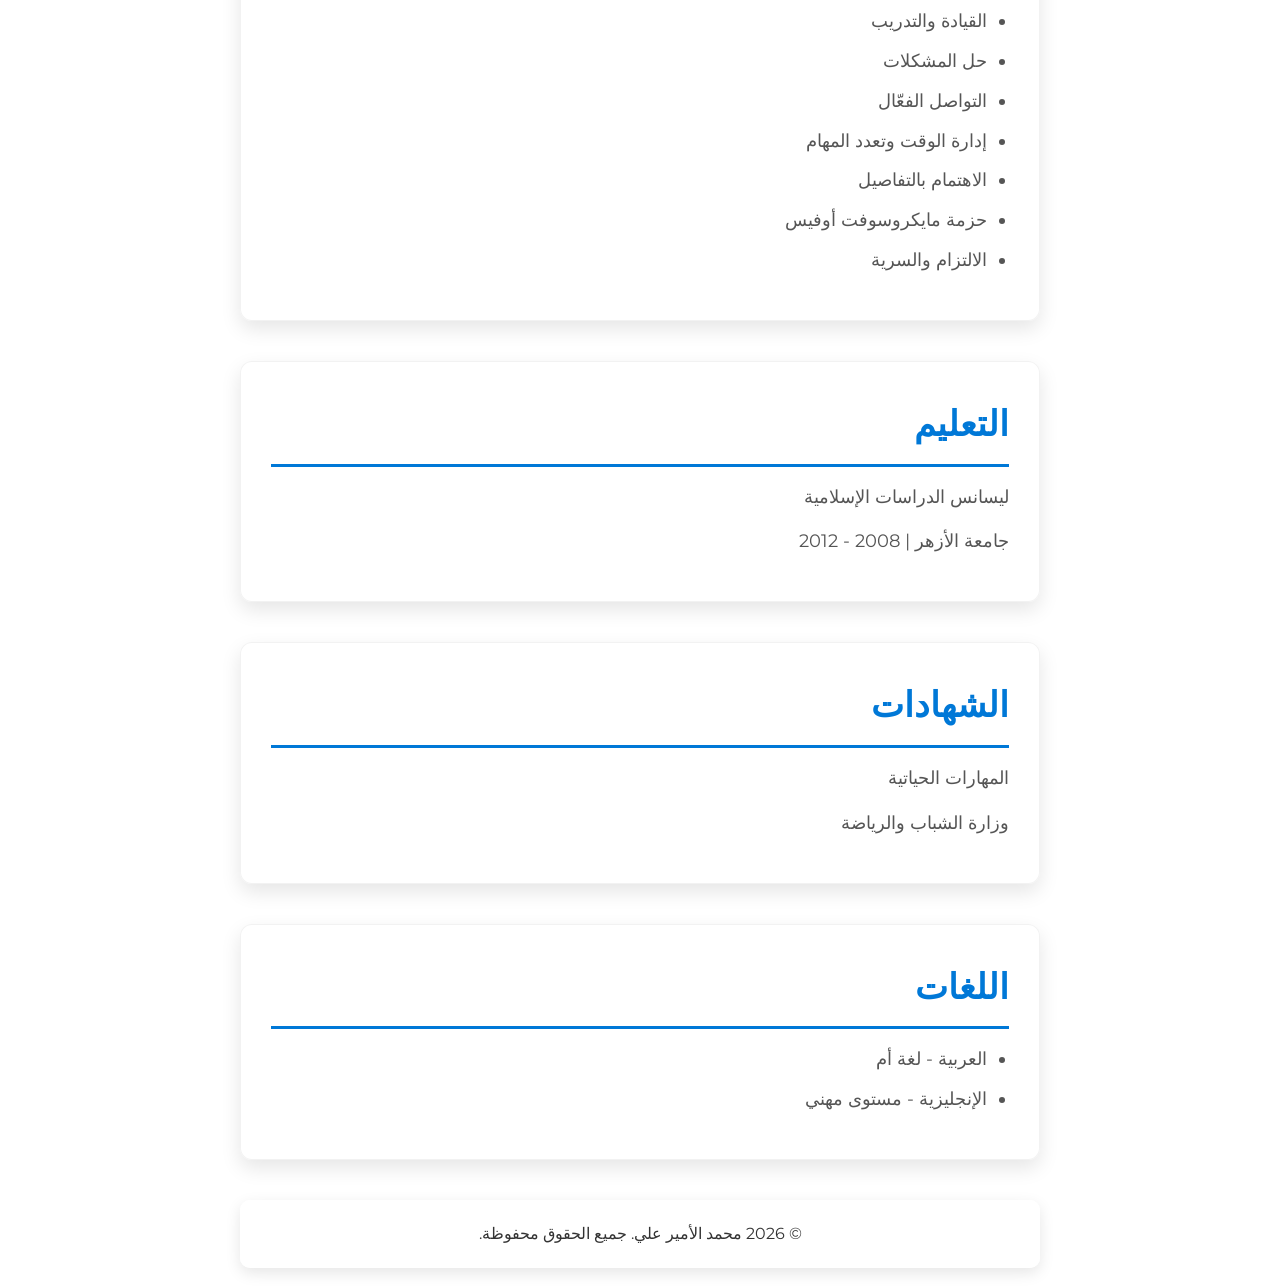
==== commit 521cbfed: "Correct years of experience: 18, not 10 The summary understated the career span. Continuous employme" ====
--- a/arabic.html
+++ b/arabic.html
@@ -32,7 +32,7 @@
     <!-- قسم الملخص -->
     <section id="summary">
         <h2>الملخص المهني</h2>
-        <p>مسؤول عمليات وخدمة عملاء يملك خبرة تتجاوز 10 سنوات في بيئات التجزئة والتأجير كبيرة الحجم. أدير حاليًا العمليات اليومية لشركة تأجير سيارات في دبي بأسطول يتجاوز 1,300 سيارة، وقمت بتصميم وبناء منصتها الداخلية "ييلو" (React + Firebase) — نظام متعدد الموديولات يغطي حالة الأسطول، الحجوزات والعقود، الفواتير، إدارة الموظفين، والصيانة. أتقن أنظمة تخطيط موارد المؤسسات (ERP) وإدارة علاقات العملاء (CRM) وضبط العقود والعمليات، وأمتلك قدرة مثبتة على تحويل الأعمال اليدوية المعتمدة على الجداول إلى أنظمة برمجية تُلغي الخطأ البشري — بما في ذلك توظيف أدوات الذكاء الاصطناعي لأتمتة التقارير وأعمال المستندات في إكسل ووورد. أجيد اللغتين العربية والإنجليزية، مع سجل حافل في بناء علاقات قوية مع العملاء والحصول على تقدير على الأداء في كل جهة عملت بها.</p>
+        <p>مسؤول عمليات وخدمة عملاء يملك <strong>18 عامًا</strong> من الخبرة في بيئات التجزئة والاتصالات والتأجير كبيرة الحجم. أدير حاليًا العمليات اليومية لشركة تأجير سيارات في دبي بأسطول يتجاوز 1,300 سيارة، وقمت بتصميم وبناء منصتها الداخلية "ييلو" (React + Firebase) — نظام متعدد الموديولات يغطي حالة الأسطول، الحجوزات والعقود، الفواتير، إدارة الموظفين، والصيانة. أتقن أنظمة تخطيط موارد المؤسسات (ERP) وإدارة علاقات العملاء (CRM) وضبط العقود والعمليات، وأمتلك قدرة مثبتة على تحويل الأعمال اليدوية المعتمدة على الجداول إلى أنظمة برمجية تُلغي الخطأ البشري — بما في ذلك توظيف أدوات الذكاء الاصطناعي لأتمتة التقارير وأعمال المستندات في إكسل ووورد. أجيد اللغتين العربية والإنجليزية، مع سجل حافل في بناء علاقات قوية مع العملاء والحصول على تقدير على الأداء في كل جهة عملت بها.</p>
     </section>
 
     <!-- قسم الخبرات -->
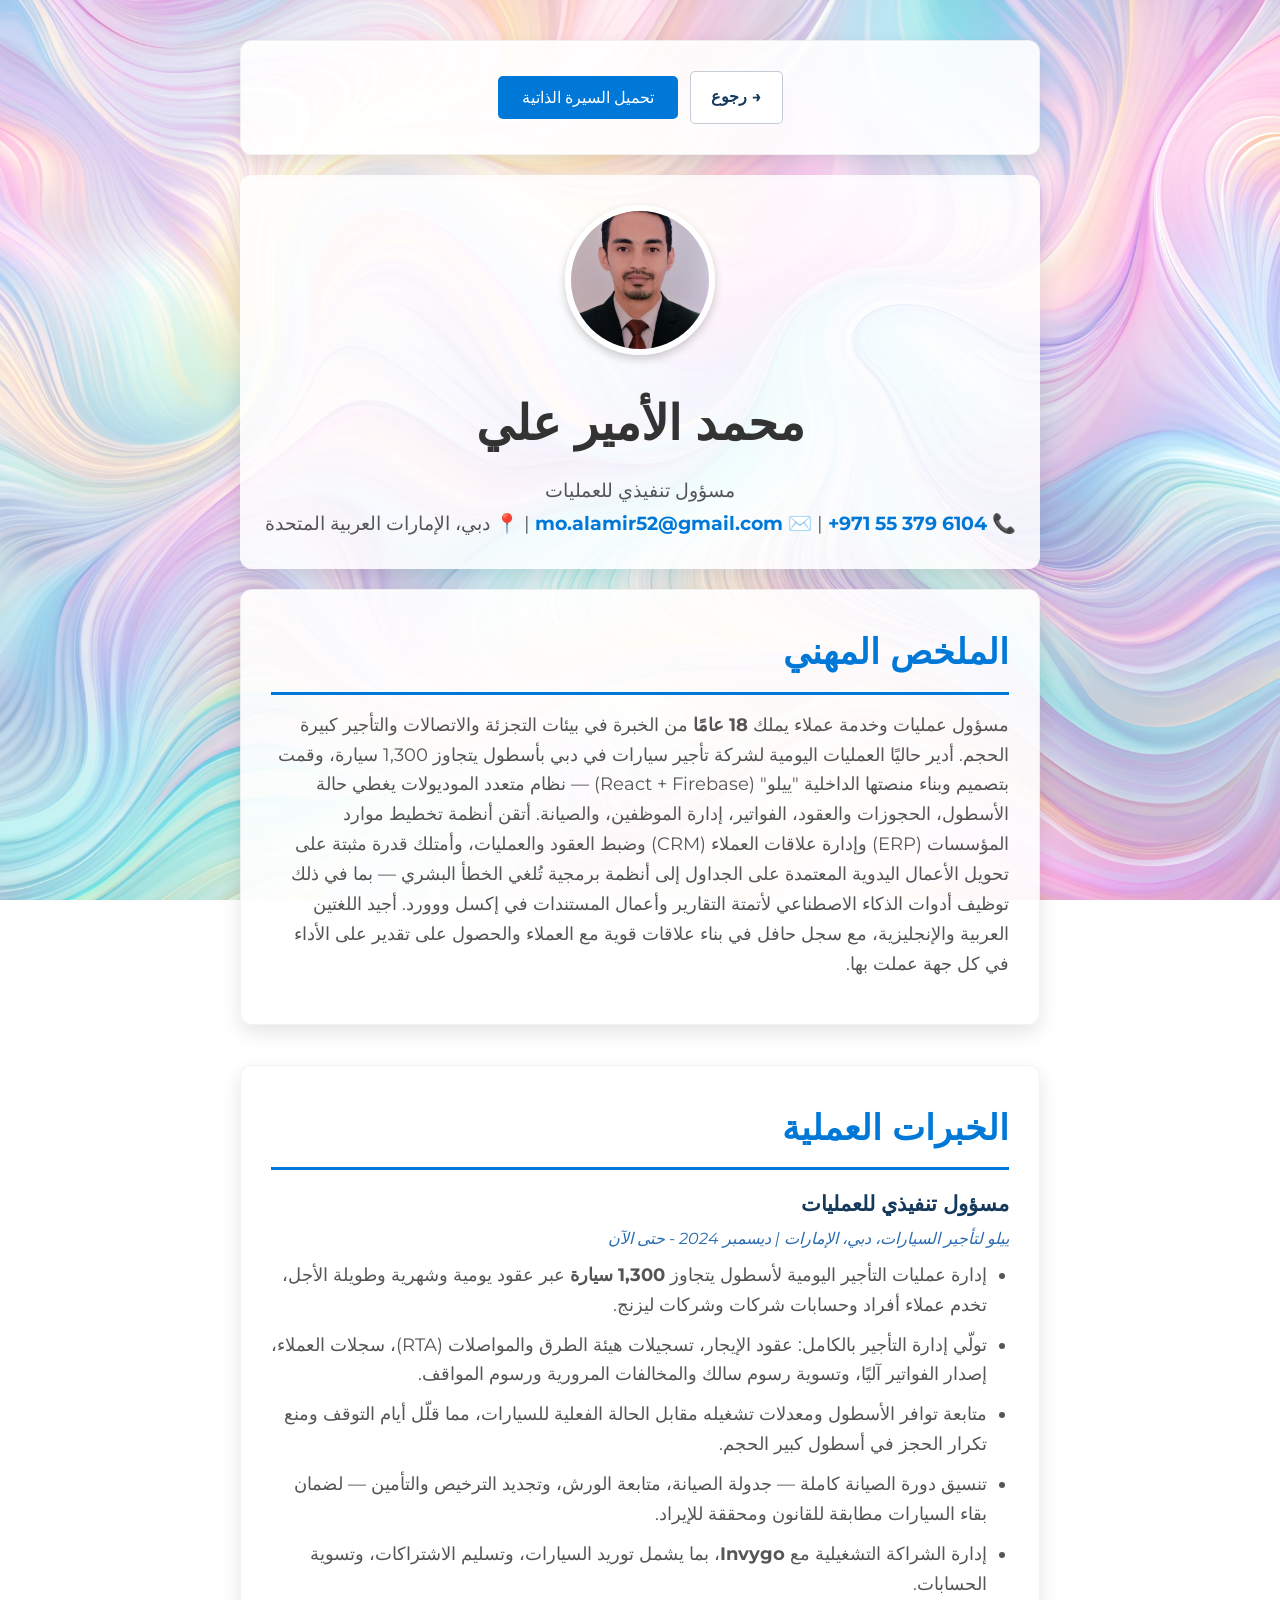
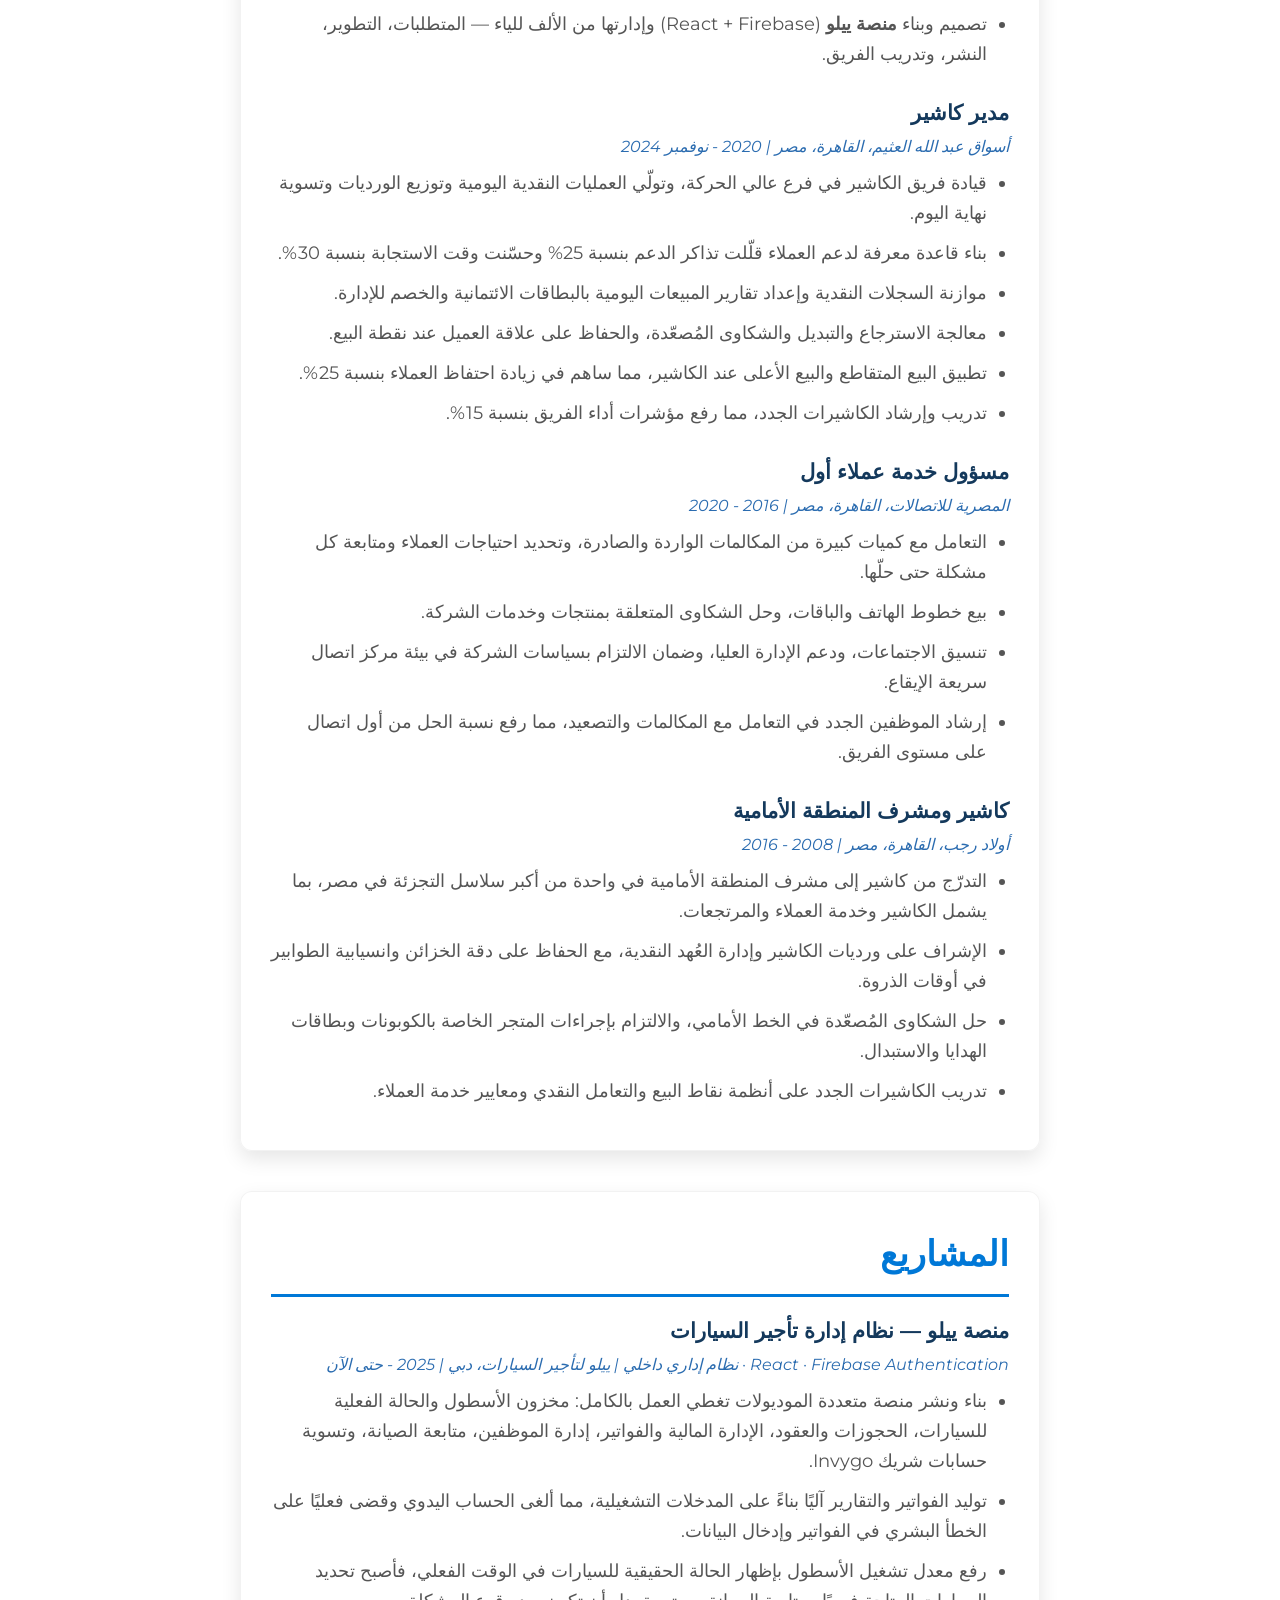
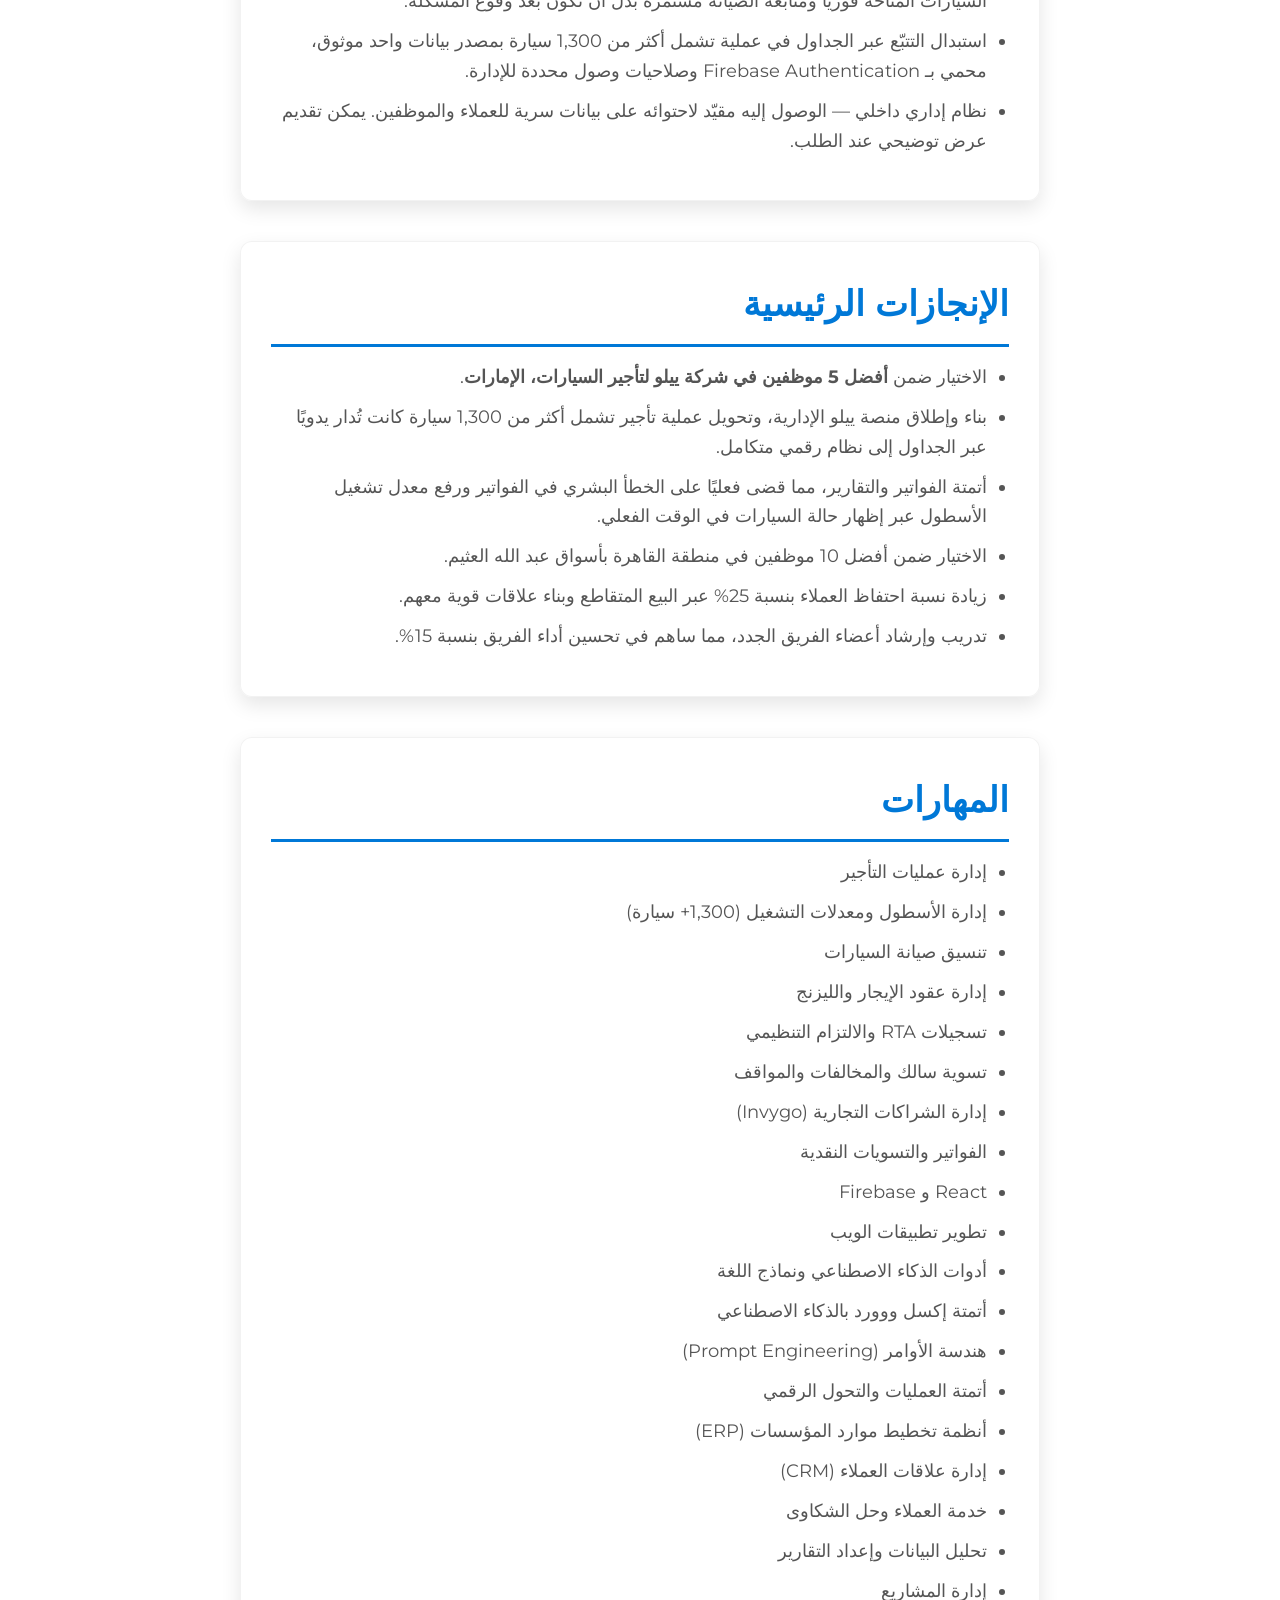
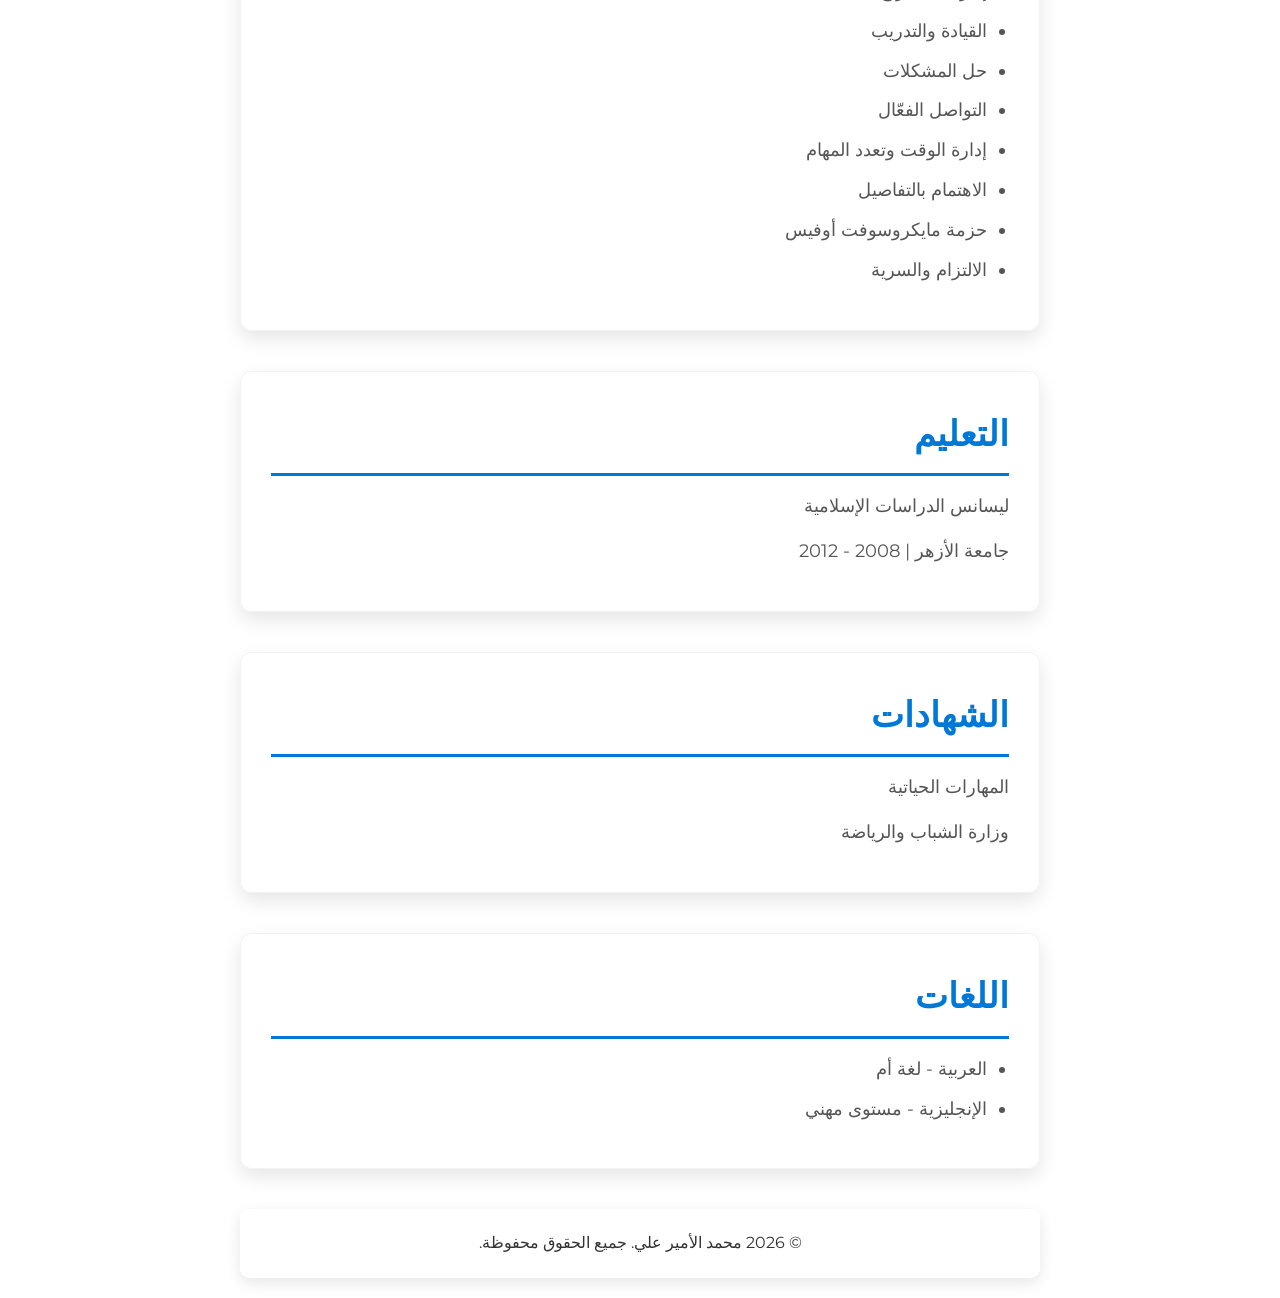
==== commit 5967dea1: "Rebuild the landing page and add back navigation The landing page carried no information — just a na" ====
--- a/arabic.html
+++ b/arabic.html
@@ -10,8 +10,9 @@
 </head>
 <body>
 
-    <!-- تحميل السيرة الذاتية -->
+    <!-- رجوع + تحميل السيرة الذاتية -->
     <section id="download-section">
+        <a class="back-link" href="./index.html">&rarr; رجوع</a>
         <a href="Mohamed Alamir Arabic.pdf" download>
             <button type="button">تحميل السيرة الذاتية</button>
         </a>
@@ -23,8 +24,8 @@
         <h1>محمد الأمير علي</h1>
         <p>مسؤول تنفيذي للعمليات</p>
         <p>
-            📞 <a href="https://wa.me/971553796104" target="_blank" rel="noopener">+971 55 379 6104</a> |
-            ✉️ <a href="mailto:mo.alamir52@gmail.com">mo.alamir52@gmail.com</a> |
+            📞 <a class="ltr" href="https://wa.me/971553796104" target="_blank" rel="noopener">+971 55 379 6104</a> |
+            ✉️ <a class="ltr" href="mailto:mo.alamir52@gmail.com">mo.alamir52@gmail.com</a> |
             📍 دبي، الإمارات العربية المتحدة
         </p>
     </header>
--- a/styles.css
+++ b/styles.css
@@ -36,11 +36,44 @@
     z-index: -1;
 }
 
-/* ---------- Download button ---------- */
+/* ---------- Top bar: back + download ---------- */
 #download-section {
-    text-align: center;
+    display: flex;
+    flex-wrap: wrap;
+    align-items: center;
+    justify-content: center;
+    gap: 12px;
     margin-bottom: 20px;
     animation: fadeIn 1s forwards;
+}
+
+.back-link {
+    display: inline-flex;
+    align-items: center;
+    gap: 8px;
+    padding: 11px 20px;
+    font-family: inherit;
+    font-size: 16px;
+    font-weight: bold;
+    color: #14395c;
+    background: rgba(255, 255, 255, 0.9);
+    border: 1.5px solid rgba(20, 57, 92, 0.25);
+    border-radius: 5px;
+    text-decoration: none;
+    transition: background-color 0.3s ease, border-color 0.3s ease, transform 0.3s ease;
+}
+
+.back-link:hover {
+    background: #fff;
+    border-color: #14395c;
+    transform: scale(1.05);
+}
+
+/* Keep Latin runs (numbers, emails, tech names) correctly ordered inside RTL text */
+.ltr {
+    direction: ltr;
+    display: inline-block;
+    unicode-bidi: embed;
 }
 
 #download-section button {
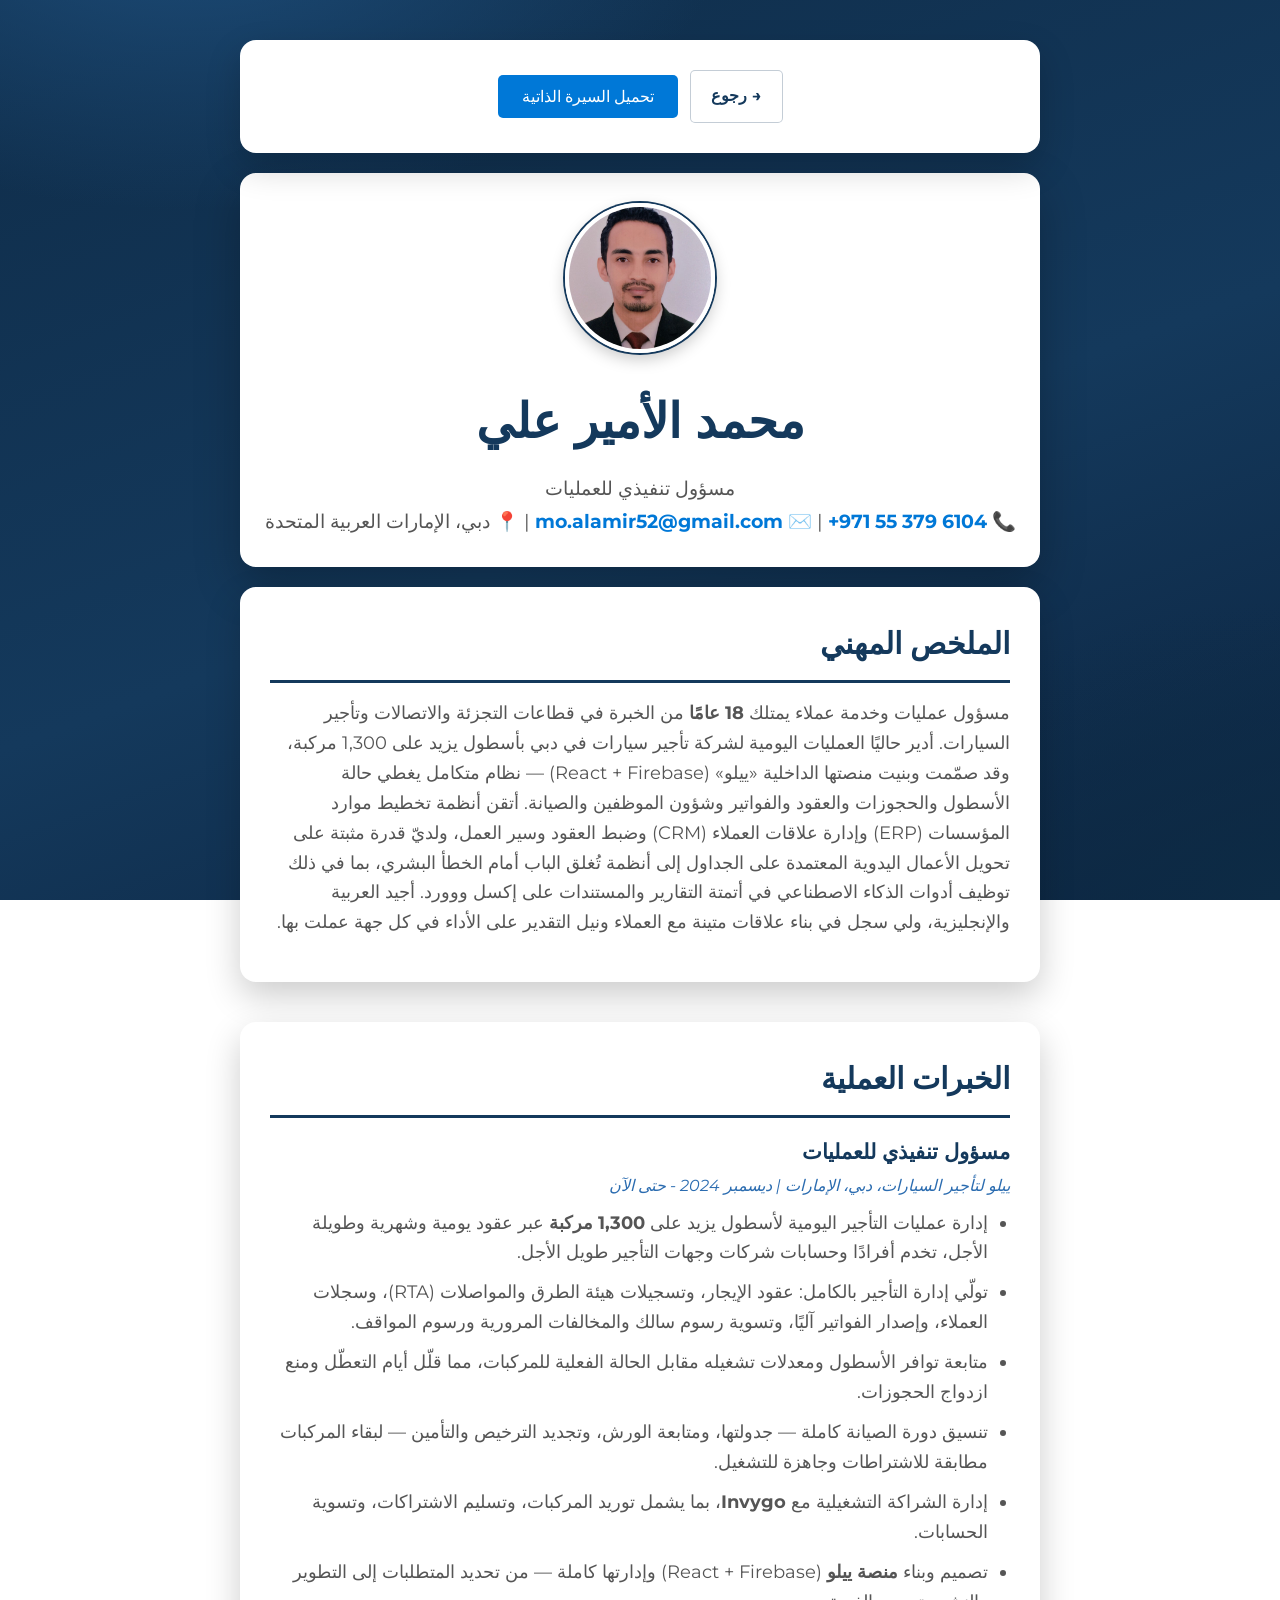
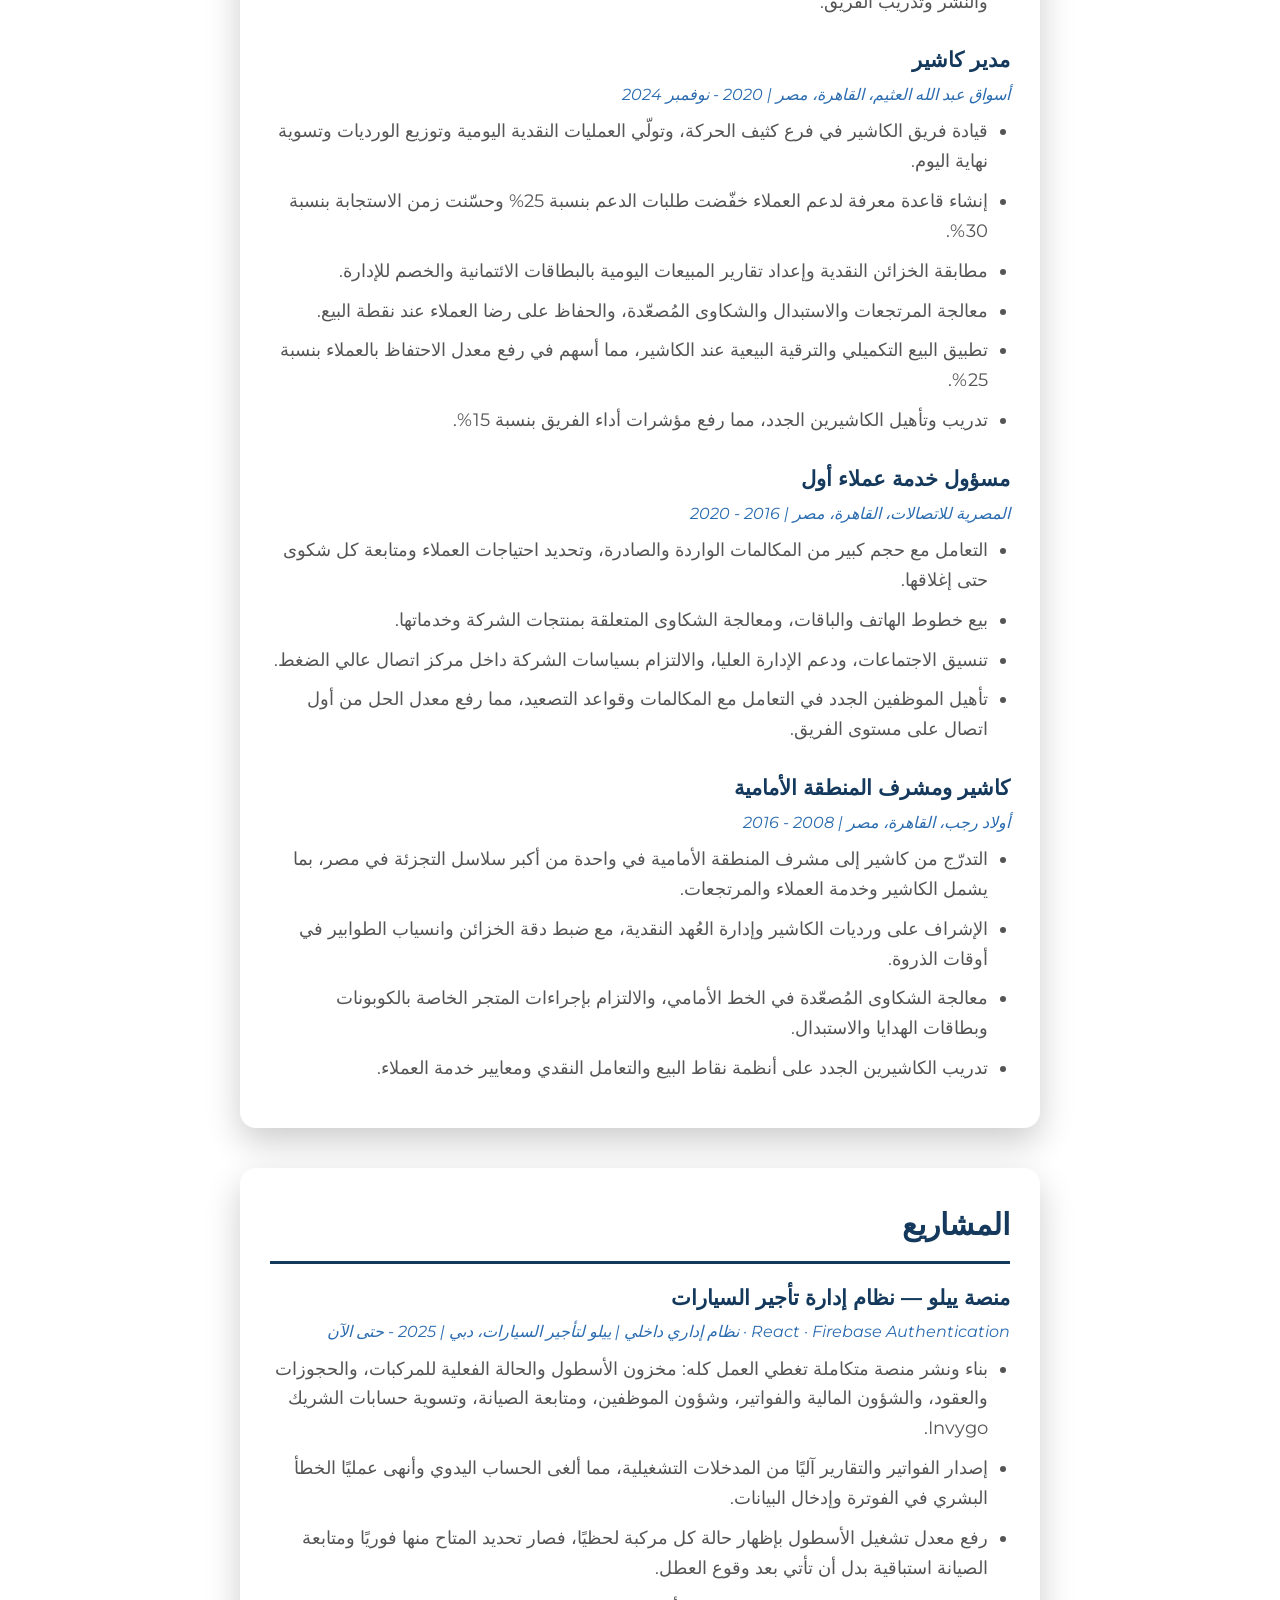
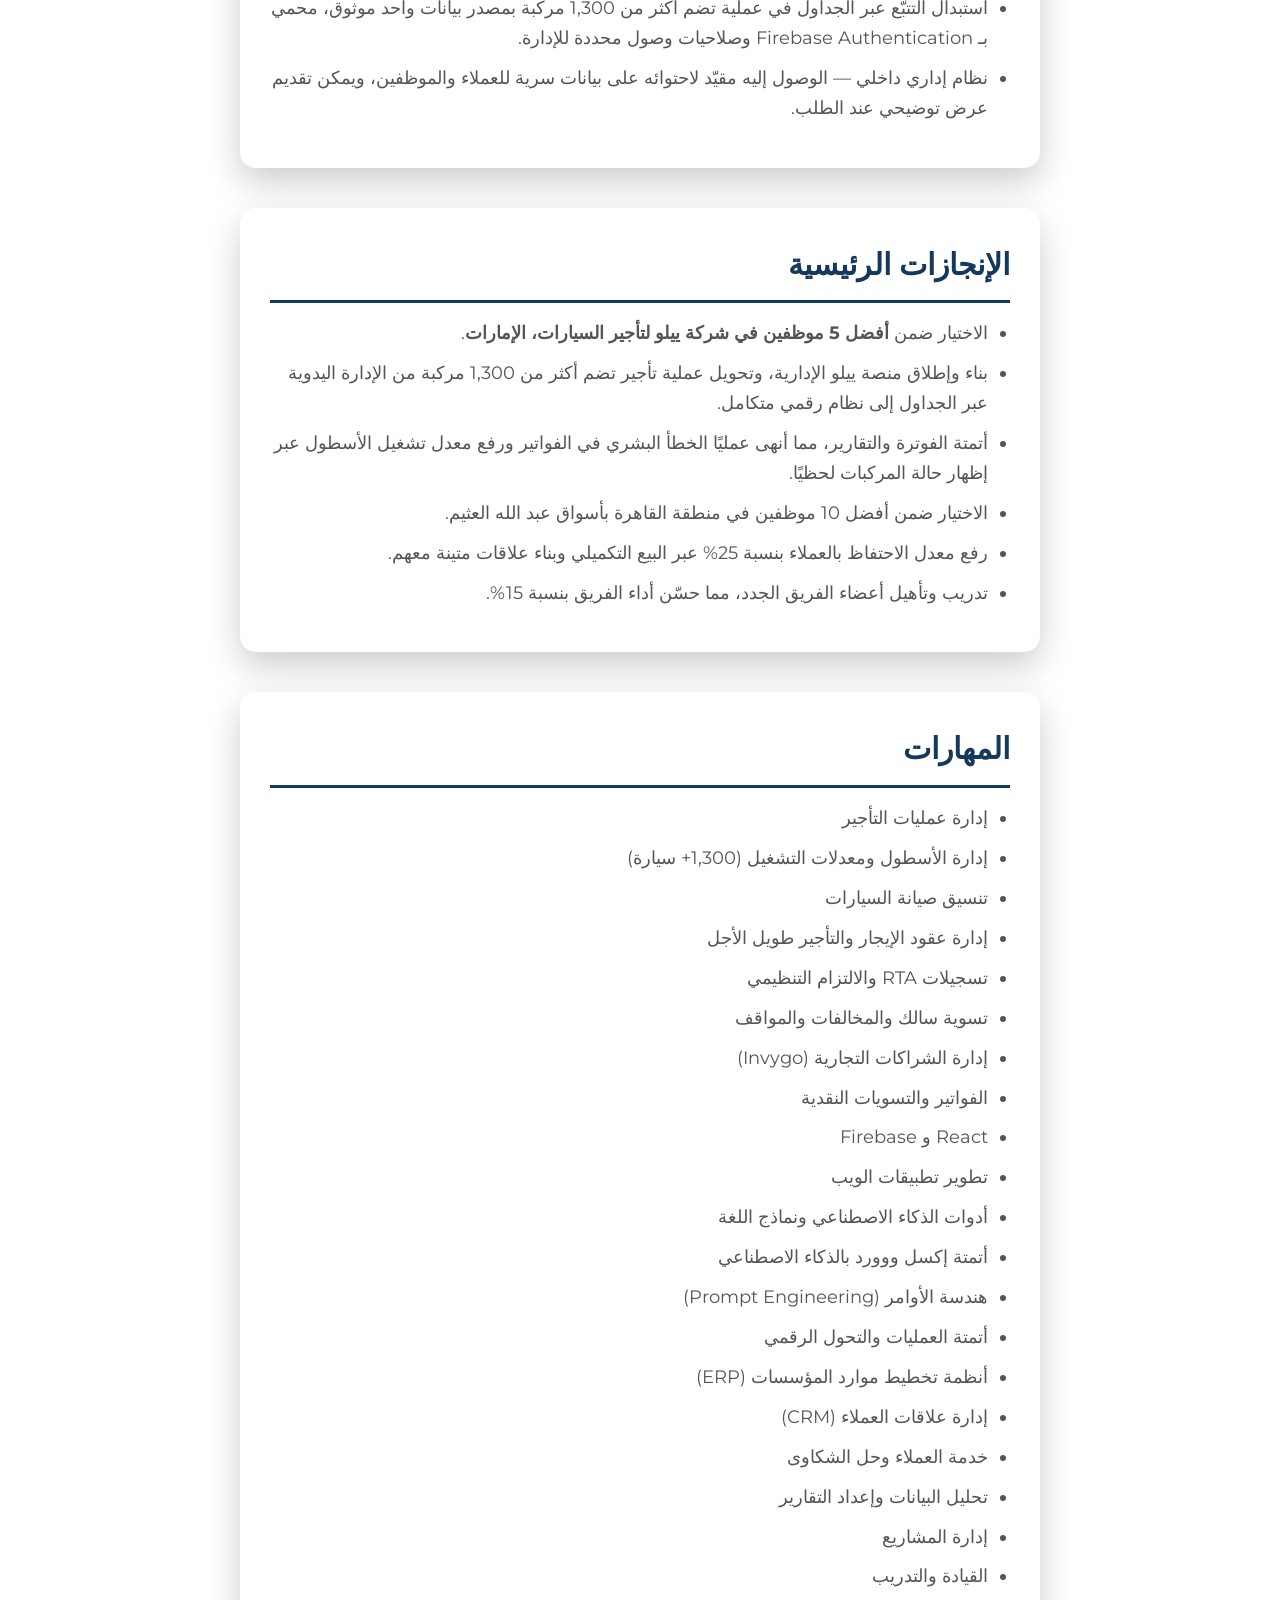
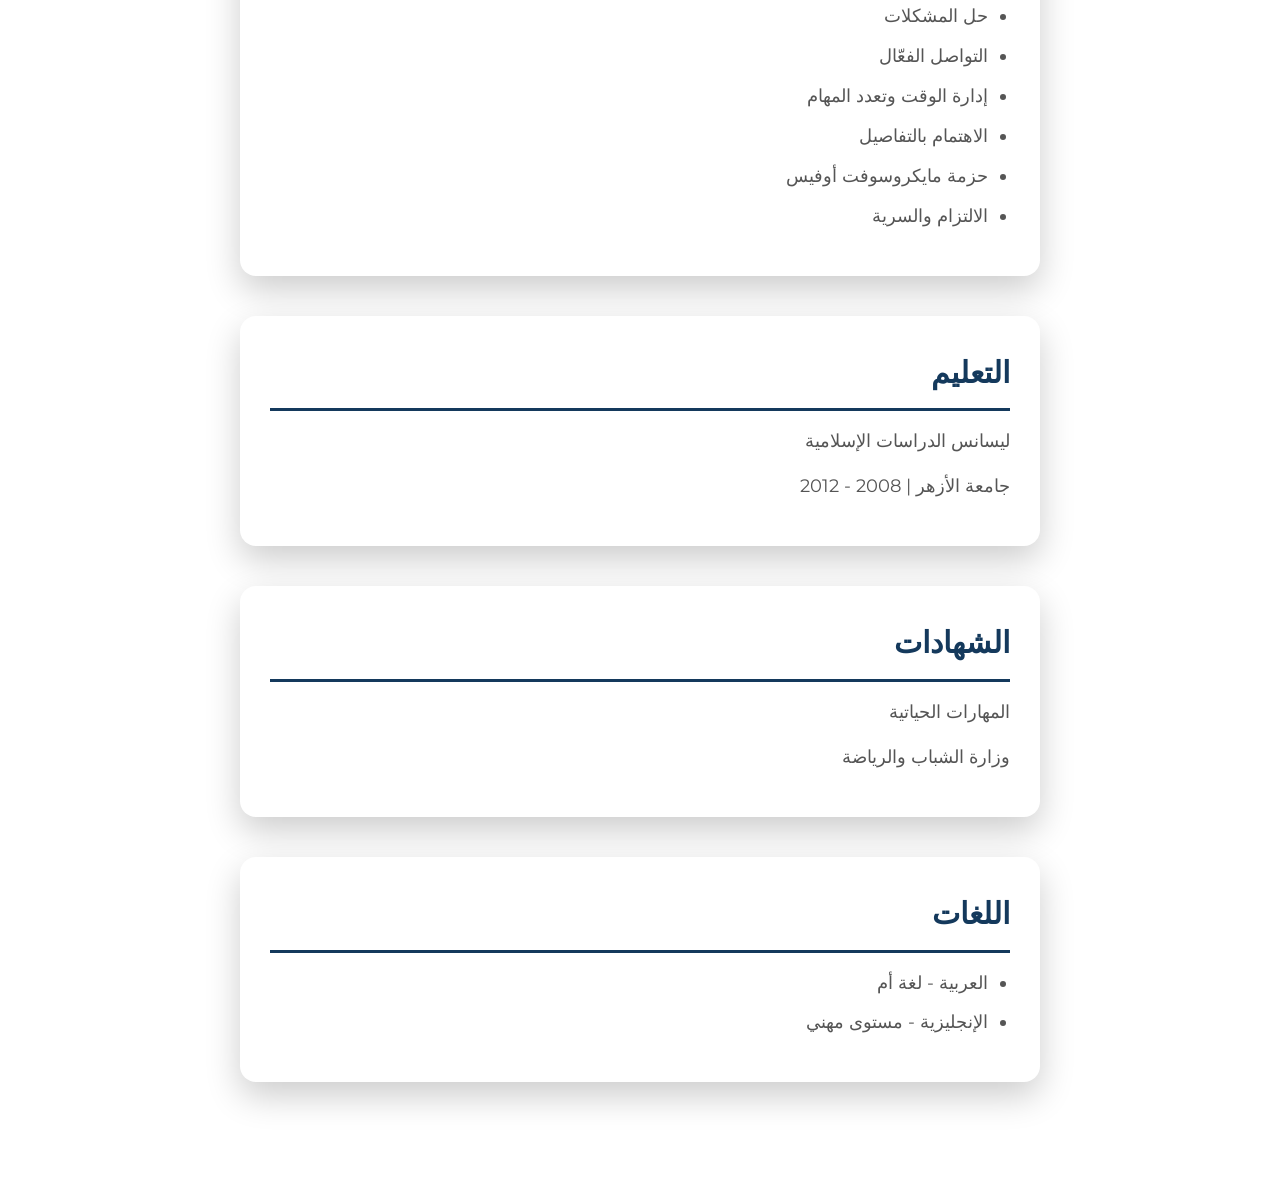
==== commit 0649d3cf: "Rewrite the Arabic CV in idiomatic Arabic The Arabic version read as a literal rendering of the Engl" ====
--- a/arabic.html
+++ b/arabic.html
@@ -33,7 +33,7 @@
     <!-- قسم الملخص -->
     <section id="summary">
         <h2>الملخص المهني</h2>
-        <p>مسؤول عمليات وخدمة عملاء يملك <strong>18 عامًا</strong> من الخبرة في بيئات التجزئة والاتصالات والتأجير كبيرة الحجم. أدير حاليًا العمليات اليومية لشركة تأجير سيارات في دبي بأسطول يتجاوز 1,300 سيارة، وقمت بتصميم وبناء منصتها الداخلية "ييلو" (React + Firebase) — نظام متعدد الموديولات يغطي حالة الأسطول، الحجوزات والعقود، الفواتير، إدارة الموظفين، والصيانة. أتقن أنظمة تخطيط موارد المؤسسات (ERP) وإدارة علاقات العملاء (CRM) وضبط العقود والعمليات، وأمتلك قدرة مثبتة على تحويل الأعمال اليدوية المعتمدة على الجداول إلى أنظمة برمجية تُلغي الخطأ البشري — بما في ذلك توظيف أدوات الذكاء الاصطناعي لأتمتة التقارير وأعمال المستندات في إكسل ووورد. أجيد اللغتين العربية والإنجليزية، مع سجل حافل في بناء علاقات قوية مع العملاء والحصول على تقدير على الأداء في كل جهة عملت بها.</p>
+        <p>مسؤول عمليات وخدمة عملاء يمتلك <strong>18 عامًا</strong> من الخبرة في قطاعات التجزئة والاتصالات وتأجير السيارات. أدير حاليًا العمليات اليومية لشركة تأجير سيارات في دبي بأسطول يزيد على 1,300 مركبة، وقد صمّمت وبنيت منصتها الداخلية «ييلو» (React + Firebase) — نظام متكامل يغطي حالة الأسطول والحجوزات والعقود والفواتير وشؤون الموظفين والصيانة. أتقن أنظمة تخطيط موارد المؤسسات (ERP) وإدارة علاقات العملاء (CRM) وضبط العقود وسير العمل، ولديّ قدرة مثبتة على تحويل الأعمال اليدوية المعتمدة على الجداول إلى أنظمة تُغلق الباب أمام الخطأ البشري، بما في ذلك توظيف أدوات الذكاء الاصطناعي في أتمتة التقارير والمستندات على إكسل ووورد. أجيد العربية والإنجليزية، ولي سجل في بناء علاقات متينة مع العملاء ونيل التقدير على الأداء في كل جهة عملت بها.</p>
     </section>
 
     <!-- قسم الخبرات -->
@@ -44,12 +44,12 @@
             <h3>مسؤول تنفيذي للعمليات</h3>
             <p>ييلو لتأجير السيارات، دبي، الإمارات | ديسمبر 2024 - حتى الآن</p>
             <ul>
-                <li>إدارة عمليات التأجير اليومية لأسطول يتجاوز <strong>1,300 سيارة</strong> عبر عقود يومية وشهرية وطويلة الأجل، تخدم عملاء أفراد وحسابات شركات وشركات ليزنج.</li>
-                <li>تولّي إدارة التأجير بالكامل: عقود الإيجار، تسجيلات هيئة الطرق والمواصلات (RTA)، سجلات العملاء، إصدار الفواتير آليًا، وتسوية رسوم سالك والمخالفات المرورية ورسوم المواقف.</li>
-                <li>متابعة توافر الأسطول ومعدلات تشغيله مقابل الحالة الفعلية للسيارات، مما قلّل أيام التوقف ومنع تكرار الحجز في أسطول كبير الحجم.</li>
-                <li>تنسيق دورة الصيانة كاملة — جدولة الصيانة، متابعة الورش، وتجديد الترخيص والتأمين — لضمان بقاء السيارات مطابقة للقانون ومحققة للإيراد.</li>
-                <li>إدارة الشراكة التشغيلية مع <strong>Invygo</strong>، بما يشمل توريد السيارات، وتسليم الاشتراكات، وتسوية الحسابات.</li>
-                <li>تصميم وبناء <strong>منصة ييلو</strong> (React + Firebase) وإدارتها من الألف للياء — المتطلبات، التطوير، النشر، وتدريب الفريق.</li>
+                <li>إدارة عمليات التأجير اليومية لأسطول يزيد على <strong>1,300 مركبة</strong> عبر عقود يومية وشهرية وطويلة الأجل، تخدم أفرادًا وحسابات شركات وجهات التأجير طويل الأجل.</li>
+                <li>تولّي إدارة التأجير بالكامل: عقود الإيجار، وتسجيلات هيئة الطرق والمواصلات (RTA)، وسجلات العملاء، وإصدار الفواتير آليًا، وتسوية رسوم سالك والمخالفات المرورية ورسوم المواقف.</li>
+                <li>متابعة توافر الأسطول ومعدلات تشغيله مقابل الحالة الفعلية للمركبات، مما قلّل أيام التعطّل ومنع ازدواج الحجوزات.</li>
+                <li>تنسيق دورة الصيانة كاملة — جدولتها، ومتابعة الورش، وتجديد الترخيص والتأمين — لبقاء المركبات مطابقة للاشتراطات وجاهزة للتشغيل.</li>
+                <li>إدارة الشراكة التشغيلية مع <strong>Invygo</strong>، بما يشمل توريد المركبات، وتسليم الاشتراكات، وتسوية الحسابات.</li>
+                <li>تصميم وبناء <strong>منصة ييلو</strong> (React + Firebase) وإدارتها كاملة — من تحديد المتطلبات إلى التطوير والنشر وتدريب الفريق.</li>
             </ul>
         </div>
 
@@ -57,12 +57,12 @@
             <h3>مدير كاشير</h3>
             <p>أسواق عبد الله العثيم، القاهرة، مصر | 2020 - نوفمبر 2024</p>
             <ul>
-                <li>قيادة فريق الكاشير في فرع عالي الحركة، وتولّي العمليات النقدية اليومية وتوزيع الورديات وتسوية نهاية اليوم.</li>
-                <li>بناء قاعدة معرفة لدعم العملاء قلّلت تذاكر الدعم بنسبة 25% وحسّنت وقت الاستجابة بنسبة 30%.</li>
-                <li>موازنة السجلات النقدية وإعداد تقارير المبيعات اليومية بالبطاقات الائتمانية والخصم للإدارة.</li>
-                <li>معالجة الاسترجاع والتبديل والشكاوى المُصعّدة، والحفاظ على علاقة العميل عند نقطة البيع.</li>
-                <li>تطبيق البيع المتقاطع والبيع الأعلى عند الكاشير، مما ساهم في زيادة احتفاظ العملاء بنسبة 25%.</li>
-                <li>تدريب وإرشاد الكاشيرات الجدد، مما رفع مؤشرات أداء الفريق بنسبة 15%.</li>
+                <li>قيادة فريق الكاشير في فرع كثيف الحركة، وتولّي العمليات النقدية اليومية وتوزيع الورديات وتسوية نهاية اليوم.</li>
+                <li>إنشاء قاعدة معرفة لدعم العملاء خفّضت طلبات الدعم بنسبة 25% وحسّنت زمن الاستجابة بنسبة 30%.</li>
+                <li>مطابقة الخزائن النقدية وإعداد تقارير المبيعات اليومية بالبطاقات الائتمانية والخصم للإدارة.</li>
+                <li>معالجة المرتجعات والاستبدال والشكاوى المُصعّدة، والحفاظ على رضا العملاء عند نقطة البيع.</li>
+                <li>تطبيق البيع التكميلي والترقية البيعية عند الكاشير، مما أسهم في رفع معدل الاحتفاظ بالعملاء بنسبة 25%.</li>
+                <li>تدريب وتأهيل الكاشيرين الجدد، مما رفع مؤشرات أداء الفريق بنسبة 15%.</li>
             </ul>
         </div>
 
@@ -70,10 +70,10 @@
             <h3>مسؤول خدمة عملاء أول</h3>
             <p>المصرية للاتصالات، القاهرة، مصر | 2016 - 2020</p>
             <ul>
-                <li>التعامل مع كميات كبيرة من المكالمات الواردة والصادرة، وتحديد احتياجات العملاء ومتابعة كل مشكلة حتى حلّها.</li>
-                <li>بيع خطوط الهاتف والباقات، وحل الشكاوى المتعلقة بمنتجات وخدمات الشركة.</li>
-                <li>تنسيق الاجتماعات، ودعم الإدارة العليا، وضمان الالتزام بسياسات الشركة في بيئة مركز اتصال سريعة الإيقاع.</li>
-                <li>إرشاد الموظفين الجدد في التعامل مع المكالمات والتصعيد، مما رفع نسبة الحل من أول اتصال على مستوى الفريق.</li>
+                <li>التعامل مع حجم كبير من المكالمات الواردة والصادرة، وتحديد احتياجات العملاء ومتابعة كل شكوى حتى إغلاقها.</li>
+                <li>بيع خطوط الهاتف والباقات، ومعالجة الشكاوى المتعلقة بمنتجات الشركة وخدماتها.</li>
+                <li>تنسيق الاجتماعات، ودعم الإدارة العليا، والالتزام بسياسات الشركة داخل مركز اتصال عالي الضغط.</li>
+                <li>تأهيل الموظفين الجدد في التعامل مع المكالمات وقواعد التصعيد، مما رفع معدل الحل من أول اتصال على مستوى الفريق.</li>
             </ul>
         </div>
 
@@ -82,9 +82,9 @@
             <p>أولاد رجب، القاهرة، مصر | 2008 - 2016</p>
             <ul>
                 <li>التدرّج من كاشير إلى مشرف المنطقة الأمامية في واحدة من أكبر سلاسل التجزئة في مصر، بما يشمل الكاشير وخدمة العملاء والمرتجعات.</li>
-                <li>الإشراف على ورديات الكاشير وإدارة العُهد النقدية، مع الحفاظ على دقة الخزائن وانسيابية الطوابير في أوقات الذروة.</li>
-                <li>حل الشكاوى المُصعّدة في الخط الأمامي، والالتزام بإجراءات المتجر الخاصة بالكوبونات وبطاقات الهدايا والاستبدال.</li>
-                <li>تدريب الكاشيرات الجدد على أنظمة نقاط البيع والتعامل النقدي ومعايير خدمة العملاء.</li>
+                <li>الإشراف على ورديات الكاشير وإدارة العُهد النقدية، مع ضبط دقة الخزائن وانسياب الطوابير في أوقات الذروة.</li>
+                <li>معالجة الشكاوى المُصعّدة في الخط الأمامي، والالتزام بإجراءات المتجر الخاصة بالكوبونات وبطاقات الهدايا والاستبدال.</li>
+                <li>تدريب الكاشيرين الجدد على أنظمة نقاط البيع والتعامل النقدي ومعايير خدمة العملاء.</li>
             </ul>
         </div>
     </section>
@@ -97,11 +97,11 @@
             <h3>منصة ييلو — نظام إدارة تأجير السيارات</h3>
             <p>React · Firebase Authentication · نظام إداري داخلي | ييلو لتأجير السيارات، دبي | 2025 - حتى الآن</p>
             <ul>
-                <li>بناء ونشر منصة متعددة الموديولات تغطي العمل بالكامل: مخزون الأسطول والحالة الفعلية للسيارات، الحجوزات والعقود، الإدارة المالية والفواتير، إدارة الموظفين، متابعة الصيانة، وتسوية حسابات شريك Invygo.</li>
-                <li>توليد الفواتير والتقارير آليًا بناءً على المدخلات التشغيلية، مما ألغى الحساب اليدوي وقضى فعليًا على الخطأ البشري في الفواتير وإدخال البيانات.</li>
-                <li>رفع معدل تشغيل الأسطول بإظهار الحالة الحقيقية للسيارات في الوقت الفعلي، فأصبح تحديد السيارات المتاحة فوريًا ومتابعة الصيانة مستمرة بدل أن تكون بعد وقوع المشكلة.</li>
-                <li>استبدال التتبّع عبر الجداول في عملية تشمل أكثر من 1,300 سيارة بمصدر بيانات واحد موثوق، محمي بـ Firebase Authentication وصلاحيات وصول محددة للإدارة.</li>
-                <li>نظام إداري داخلي — الوصول إليه مقيّد لاحتوائه على بيانات سرية للعملاء والموظفين. يمكن تقديم عرض توضيحي عند الطلب.</li>
+                <li>بناء ونشر منصة متكاملة تغطي العمل كله: مخزون الأسطول والحالة الفعلية للمركبات، والحجوزات والعقود، والشؤون المالية والفواتير، وشؤون الموظفين، ومتابعة الصيانة، وتسوية حسابات الشريك Invygo.</li>
+                <li>إصدار الفواتير والتقارير آليًا من المدخلات التشغيلية، مما ألغى الحساب اليدوي وأنهى عمليًا الخطأ البشري في الفوترة وإدخال البيانات.</li>
+                <li>رفع معدل تشغيل الأسطول بإظهار حالة كل مركبة لحظيًا، فصار تحديد المتاح منها فوريًا ومتابعة الصيانة استباقية بدل أن تأتي بعد وقوع العطل.</li>
+                <li>استبدال التتبّع عبر الجداول في عملية تضم أكثر من 1,300 مركبة بمصدر بيانات واحد موثوق، محمي بـ Firebase Authentication وصلاحيات وصول محددة للإدارة.</li>
+                <li>نظام إداري داخلي — الوصول إليه مقيّد لاحتوائه على بيانات سرية للعملاء والموظفين، ويمكن تقديم عرض توضيحي عند الطلب.</li>
             </ul>
         </div>
     </section>
@@ -111,11 +111,11 @@
         <h2>الإنجازات الرئيسية</h2>
         <ul>
             <li>الاختيار ضمن <strong>أفضل 5 موظفين في شركة ييلو لتأجير السيارات، الإمارات</strong>.</li>
-            <li>بناء وإطلاق منصة ييلو الإدارية، وتحويل عملية تأجير تشمل أكثر من 1,300 سيارة كانت تُدار يدويًا عبر الجداول إلى نظام رقمي متكامل.</li>
-            <li>أتمتة الفواتير والتقارير، مما قضى فعليًا على الخطأ البشري في الفواتير ورفع معدل تشغيل الأسطول عبر إظهار حالة السيارات في الوقت الفعلي.</li>
+            <li>بناء وإطلاق منصة ييلو الإدارية، وتحويل عملية تأجير تضم أكثر من 1,300 مركبة من الإدارة اليدوية عبر الجداول إلى نظام رقمي متكامل.</li>
+            <li>أتمتة الفوترة والتقارير، مما أنهى عمليًا الخطأ البشري في الفواتير ورفع معدل تشغيل الأسطول عبر إظهار حالة المركبات لحظيًا.</li>
             <li>الاختيار ضمن أفضل 10 موظفين في منطقة القاهرة بأسواق عبد الله العثيم.</li>
-            <li>زيادة نسبة احتفاظ العملاء بنسبة 25% عبر البيع المتقاطع وبناء علاقات قوية معهم.</li>
-            <li>تدريب وإرشاد أعضاء الفريق الجدد، مما ساهم في تحسين أداء الفريق بنسبة 15%.</li>
+            <li>رفع معدل الاحتفاظ بالعملاء بنسبة 25% عبر البيع التكميلي وبناء علاقات متينة معهم.</li>
+            <li>تدريب وتأهيل أعضاء الفريق الجدد، مما حسّن أداء الفريق بنسبة 15%.</li>
         </ul>
     </section>
 
@@ -126,7 +126,7 @@
             <li>إدارة عمليات التأجير</li>
             <li>إدارة الأسطول ومعدلات التشغيل (1,300+ سيارة)</li>
             <li>تنسيق صيانة السيارات</li>
-            <li>إدارة عقود الإيجار والليزنج</li>
+            <li>إدارة عقود الإيجار والتأجير طويل الأجل</li>
             <li>تسجيلات RTA والالتزام التنظيمي</li>
             <li>تسوية سالك والمخالفات والمواقف</li>
             <li>إدارة الشراكات التجارية (Invygo)</li>
--- a/styles.css
+++ b/styles.css
@@ -12,7 +12,11 @@
 
 body {
     font-family: 'Montserrat', 'Segoe UI', Tahoma, sans-serif;
-    background: url('background.jpg') center/cover no-repeat fixed;
+    background:
+        radial-gradient(900px 500px at 15% -10%, #1d4d7a 0%, transparent 60%),
+        radial-gradient(700px 500px at 100% 100%, #0d2b45 0%, transparent 60%),
+        linear-gradient(160deg, #0f2d4a 0%, #14395c 55%, #0c2440 100%);
+    background-attachment: fixed;
     color: #333;
     line-height: 1.8;
     font-size: 16px;
@@ -22,18 +26,7 @@
     min-height: 100vh;
     padding: 20px;
     position: relative;
-}
-
-/* Background overlay for better text visibility */
-body::before {
-    content: "";
-    position: fixed;
-    top: 0;
-    left: 0;
-    width: 100%;
-    height: 100%;
-    background: rgba(255, 255, 255, 0.4);
-    z-index: -1;
+    -webkit-font-smoothing: antialiased;
 }
 
 /* ---------- Top bar: back + download ---------- */
@@ -97,18 +90,18 @@
 header {
     text-align: center;
     padding: 30px 20px;
-    background-color: rgba(255, 255, 255, 0.85);
-    border-radius: 12px;
+    background-color: #fff;
+    border-radius: 16px;
     max-width: 800px;
     width: 100%;
-    box-shadow: 0 10px 25px rgba(0, 0, 0, 0.1);
+    box-shadow: 0 18px 45px rgba(0, 0, 0, 0.25);
     transition: box-shadow 0.3s ease-in-out;
 }
 
 header h1 {
     font-size: 3em;
     margin-bottom: 8px;
-    color: #333;
+    color: #14395c;
     font-weight: 700;
 }
 
@@ -136,9 +129,12 @@
     height: 150px;
     border-radius: 50%;
     object-fit: cover;
-    border: 6px solid rgba(255, 255, 255, 0.8);
+    /* Shift the crop window up the source image so the subject sits lower
+       in the circle and the whole face, not just the eyes down, is visible */
+    object-position: center 22%;
+    border: 4px solid #fff;
     margin-bottom: 15px;
-    box-shadow: 0 4px 10px rgba(0, 0, 0, 0.2);
+    box-shadow: 0 0 0 2px #14395c, 0 6px 16px rgba(0, 0, 0, 0.22);
     transition: transform 0.3s ease-in-out, box-shadow 0.3s ease-in-out;
 }
 
@@ -149,28 +145,27 @@
 
 /* ---------- Sections ---------- */
 section {
-    background-color: rgba(255, 255, 255, 0.9);
+    background-color: #fff;
     padding: 30px;
     margin: 20px auto;
     max-width: 800px;
     width: 100%;
-    border-radius: 12px;
-    box-shadow: 0 8px 20px rgba(0, 0, 0, 0.1);
+    border-radius: 16px;
+    box-shadow: 0 14px 35px rgba(0, 0, 0, 0.2);
     color: #444;
-    border: 1px solid rgba(0, 0, 0, 0.05);
 }
 
 section h2 {
-    font-size: 2.2em;
+    font-size: 1.9em;
     margin-bottom: 15px;
-    color: #0078d7;
-    border-bottom: 3px solid #0078d7;
+    color: #14395c;
+    border-bottom: 3px solid #14395c;
     padding-bottom: 8px;
     transition: color 0.3s ease-in-out;
 }
 
 section h2:hover {
-    color: #005bb5;
+    color: #2b6cb0;
 }
 
 section p,
@@ -214,14 +209,12 @@
 /* ---------- Footer ---------- */
 footer {
     text-align: center;
-    padding: 20px;
-    background-color: rgba(255, 255, 255, 0.8);
-    color: #333;
+    padding: 18px;
+    background: transparent;
+    color: rgba(255, 255, 255, 0.72);
     max-width: 800px;
     width: 100%;
-    border-radius: 10px;
-    box-shadow: 0 5px 15px rgba(0, 0, 0, 0.1);
-    margin-top: 20px;
+    margin-top: 8px;
 }
 
 footer p {
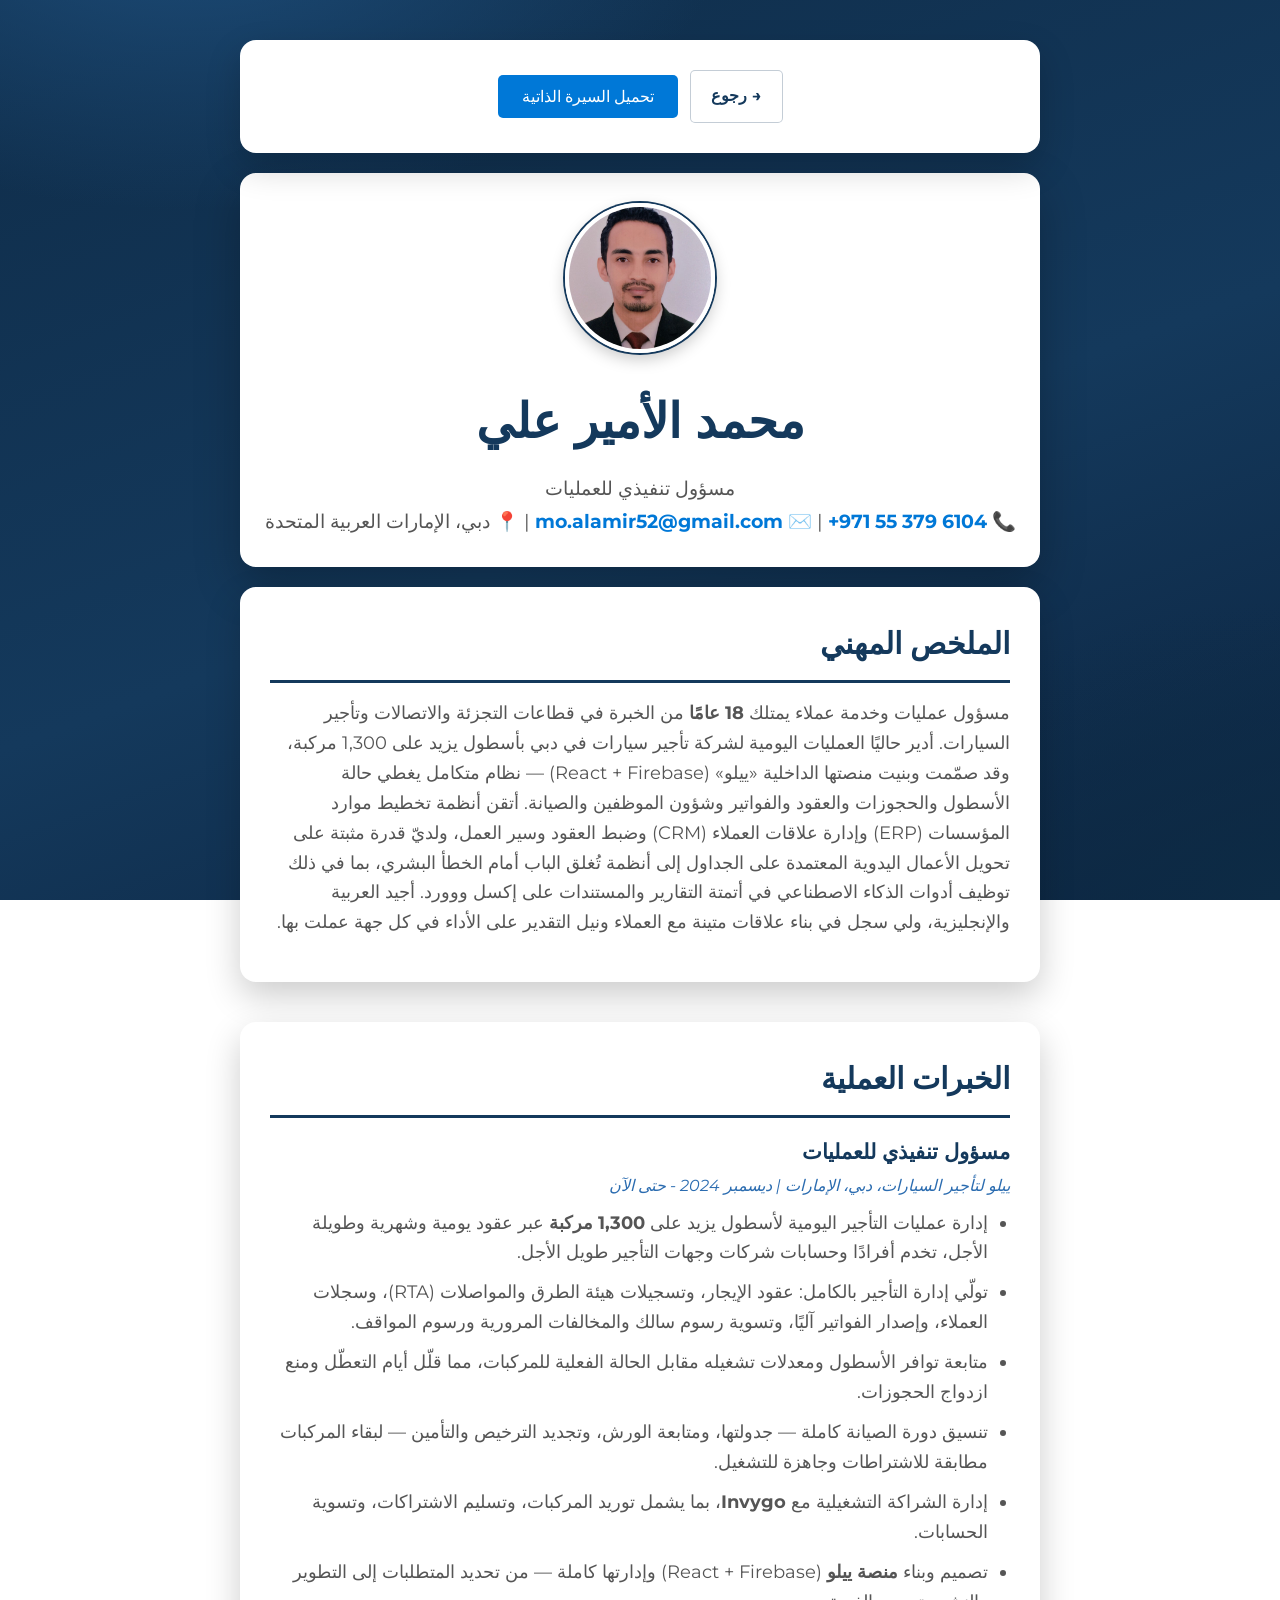
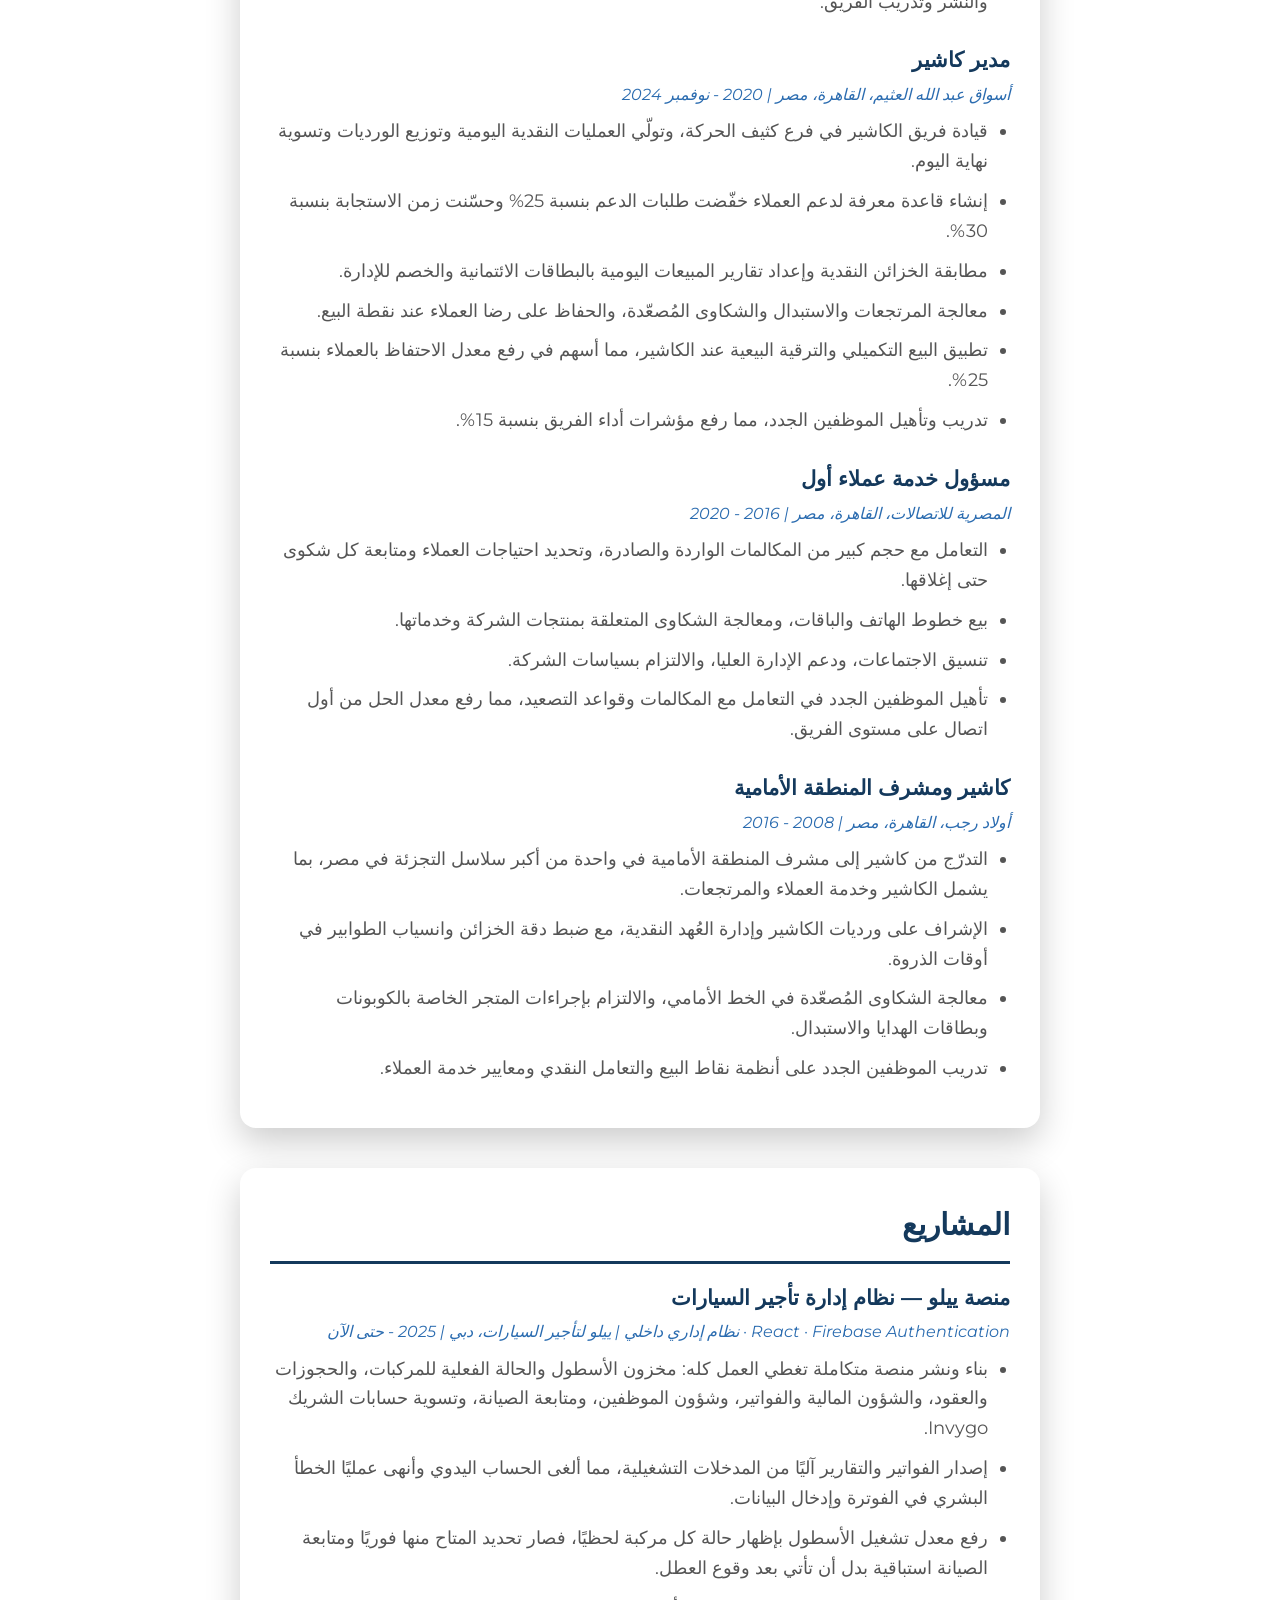
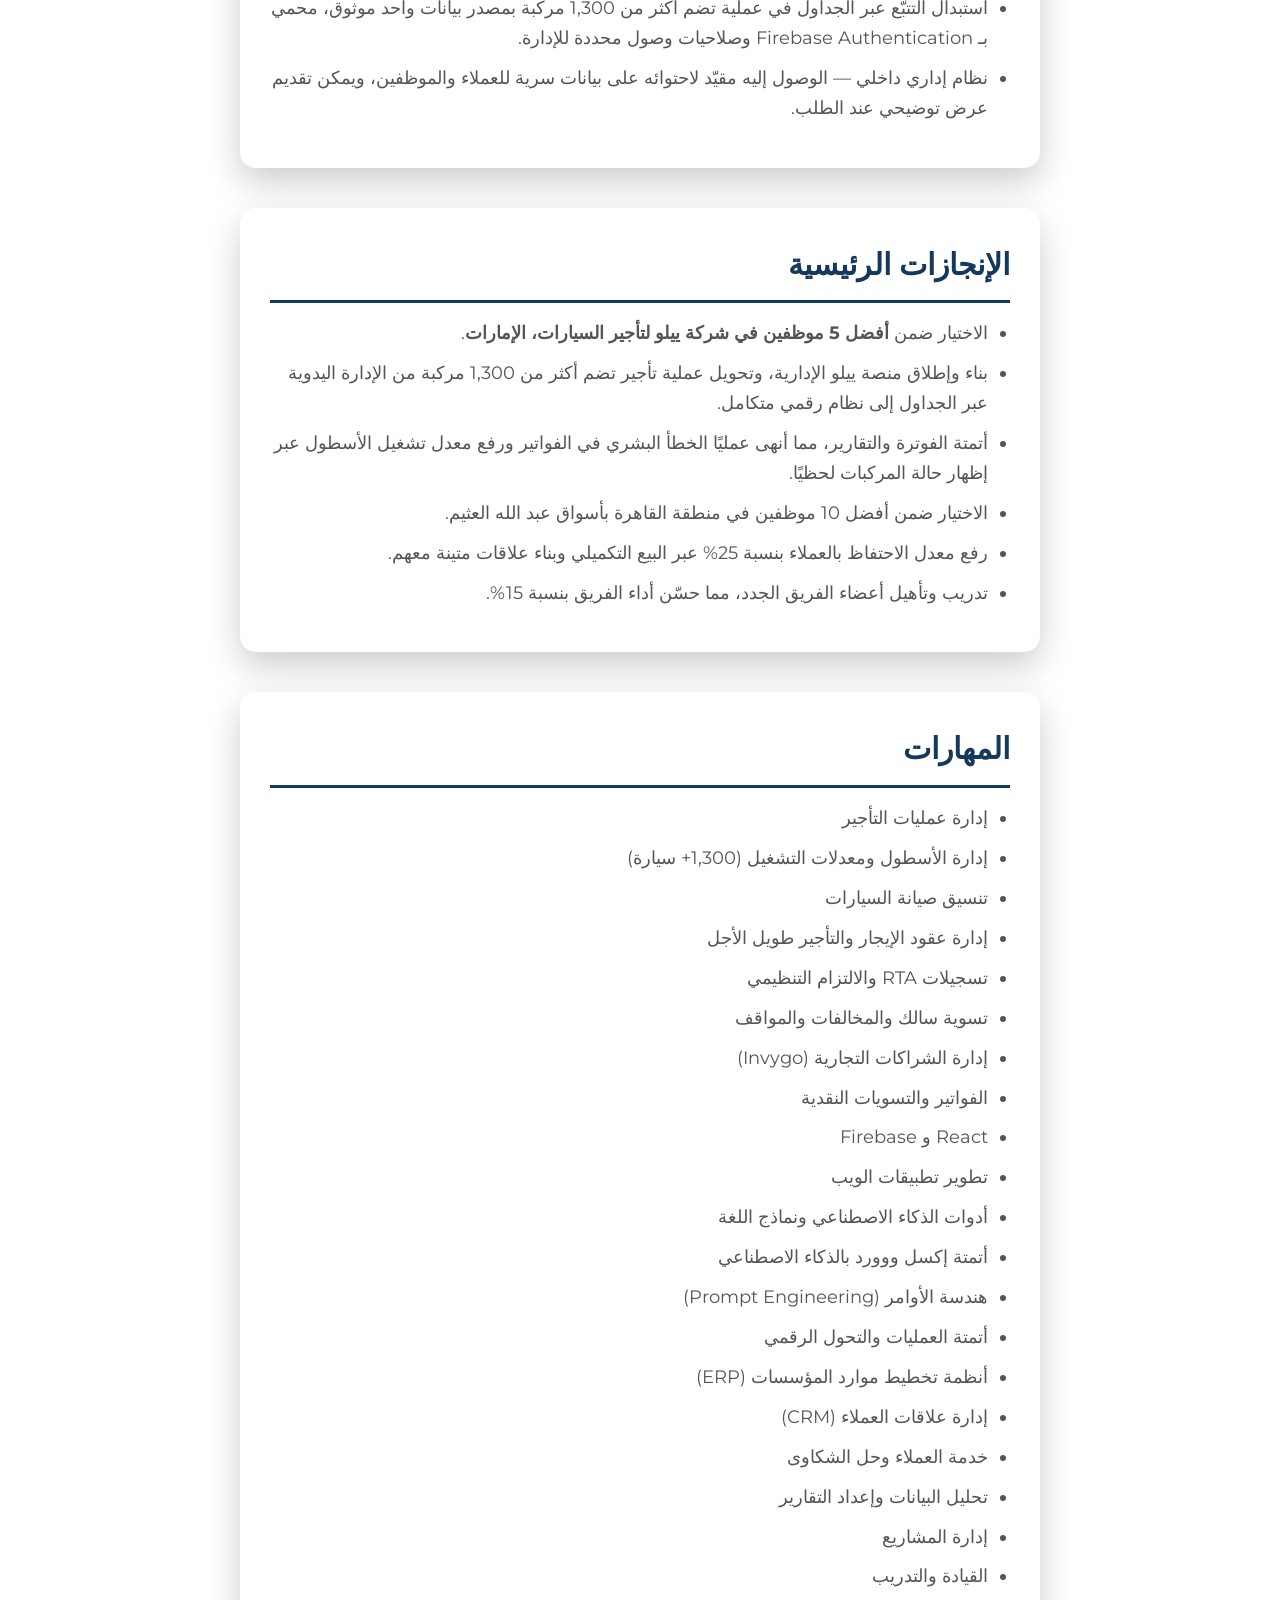
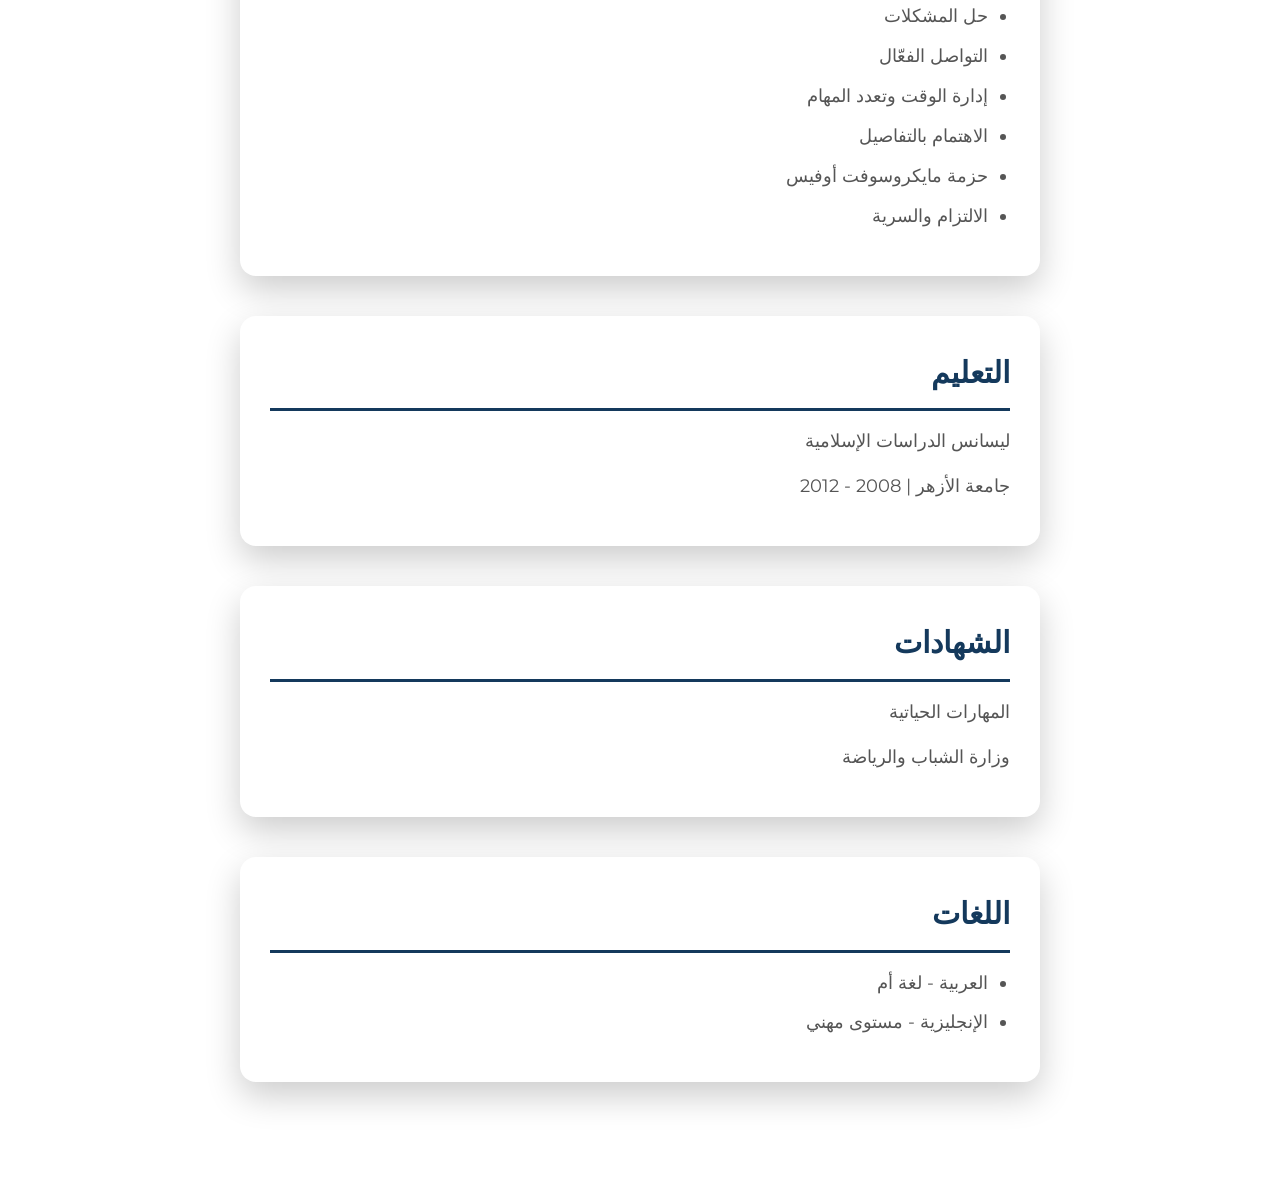
==== commit f30be3ae: "Two Arabic wording fixes - الكاشيرين الجدد becomes الموظفين الجدد in both training bullets - Drop 'د" ====
--- a/arabic.html
+++ b/arabic.html
@@ -62,7 +62,7 @@
                 <li>مطابقة الخزائن النقدية وإعداد تقارير المبيعات اليومية بالبطاقات الائتمانية والخصم للإدارة.</li>
                 <li>معالجة المرتجعات والاستبدال والشكاوى المُصعّدة، والحفاظ على رضا العملاء عند نقطة البيع.</li>
                 <li>تطبيق البيع التكميلي والترقية البيعية عند الكاشير، مما أسهم في رفع معدل الاحتفاظ بالعملاء بنسبة 25%.</li>
-                <li>تدريب وتأهيل الكاشيرين الجدد، مما رفع مؤشرات أداء الفريق بنسبة 15%.</li>
+                <li>تدريب وتأهيل الموظفين الجدد، مما رفع مؤشرات أداء الفريق بنسبة 15%.</li>
             </ul>
         </div>
 
@@ -72,7 +72,7 @@
             <ul>
                 <li>التعامل مع حجم كبير من المكالمات الواردة والصادرة، وتحديد احتياجات العملاء ومتابعة كل شكوى حتى إغلاقها.</li>
                 <li>بيع خطوط الهاتف والباقات، ومعالجة الشكاوى المتعلقة بمنتجات الشركة وخدماتها.</li>
-                <li>تنسيق الاجتماعات، ودعم الإدارة العليا، والالتزام بسياسات الشركة داخل مركز اتصال عالي الضغط.</li>
+                <li>تنسيق الاجتماعات، ودعم الإدارة العليا، والالتزام بسياسات الشركة.</li>
                 <li>تأهيل الموظفين الجدد في التعامل مع المكالمات وقواعد التصعيد، مما رفع معدل الحل من أول اتصال على مستوى الفريق.</li>
             </ul>
         </div>
@@ -84,7 +84,7 @@
                 <li>التدرّج من كاشير إلى مشرف المنطقة الأمامية في واحدة من أكبر سلاسل التجزئة في مصر، بما يشمل الكاشير وخدمة العملاء والمرتجعات.</li>
                 <li>الإشراف على ورديات الكاشير وإدارة العُهد النقدية، مع ضبط دقة الخزائن وانسياب الطوابير في أوقات الذروة.</li>
                 <li>معالجة الشكاوى المُصعّدة في الخط الأمامي، والالتزام بإجراءات المتجر الخاصة بالكوبونات وبطاقات الهدايا والاستبدال.</li>
-                <li>تدريب الكاشيرين الجدد على أنظمة نقاط البيع والتعامل النقدي ومعايير خدمة العملاء.</li>
+                <li>تدريب الموظفين الجدد على أنظمة نقاط البيع والتعامل النقدي ومعايير خدمة العملاء.</li>
             </ul>
         </div>
     </section>
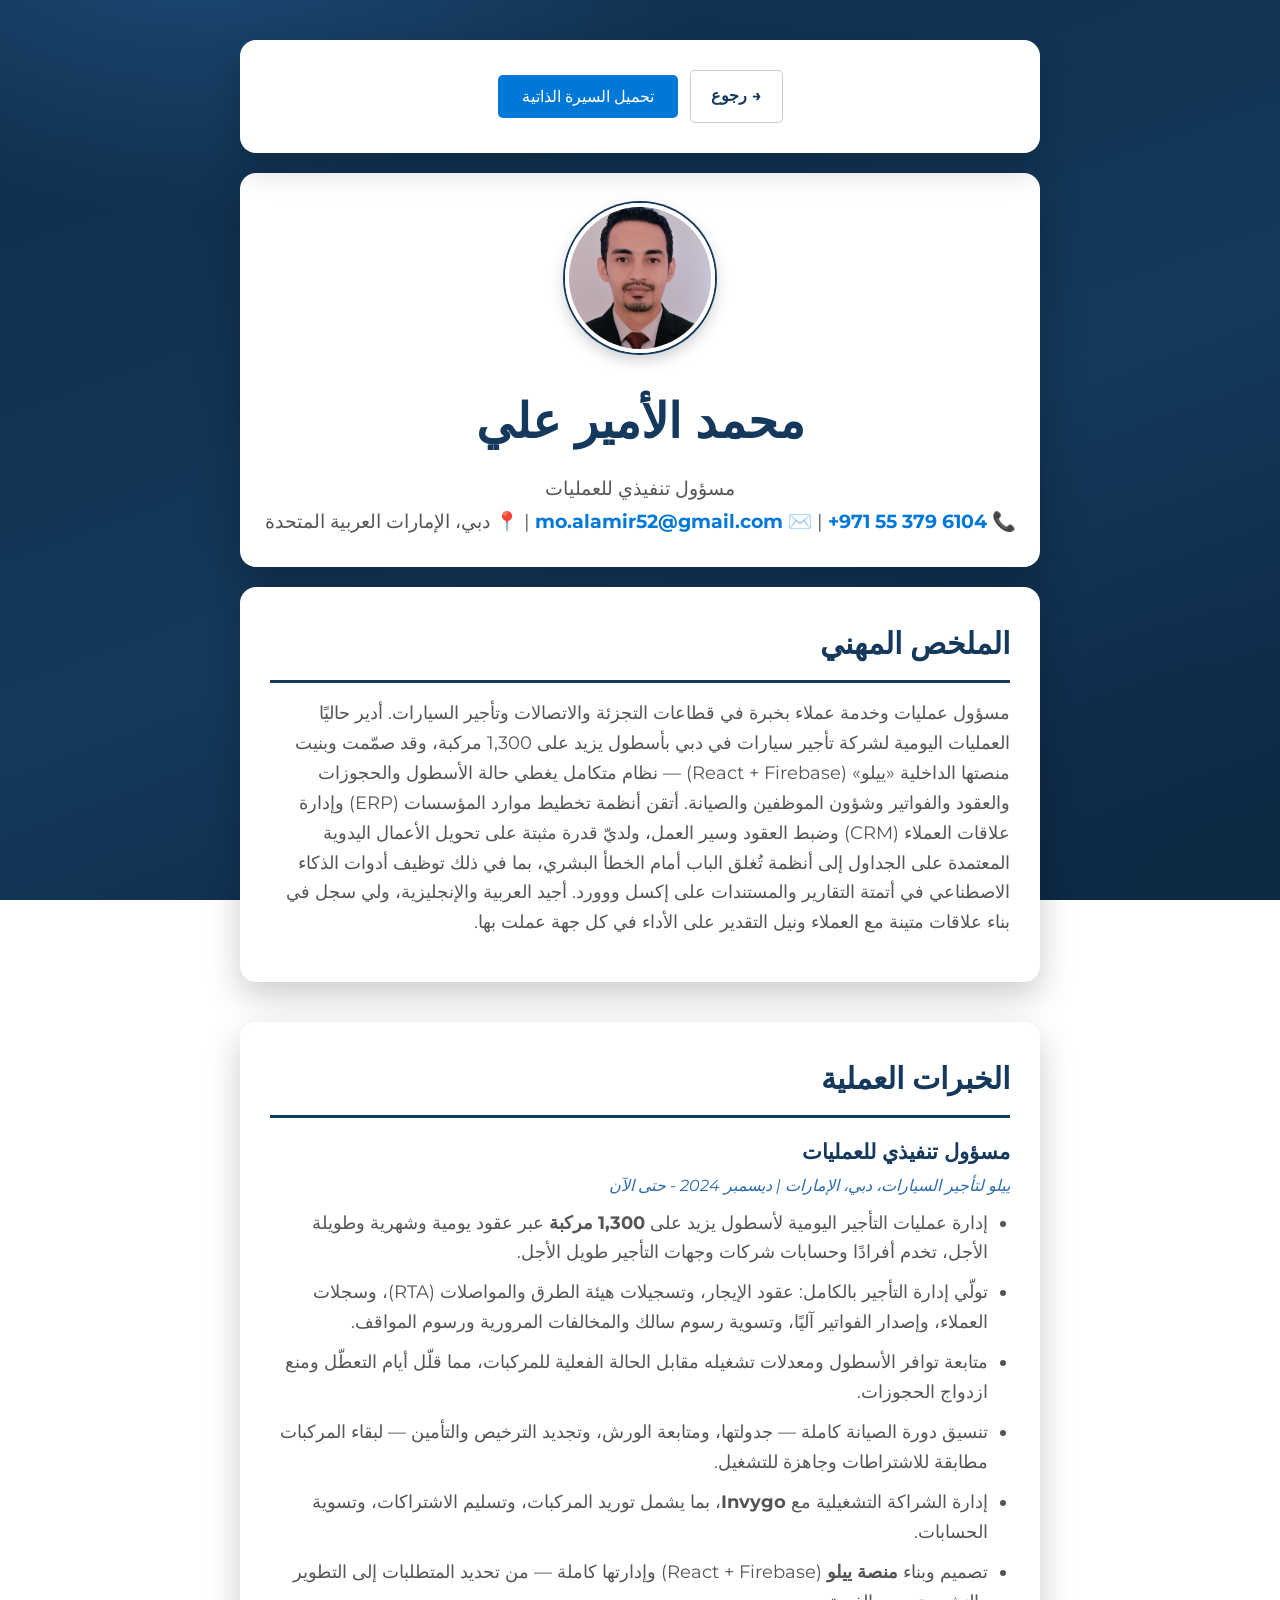
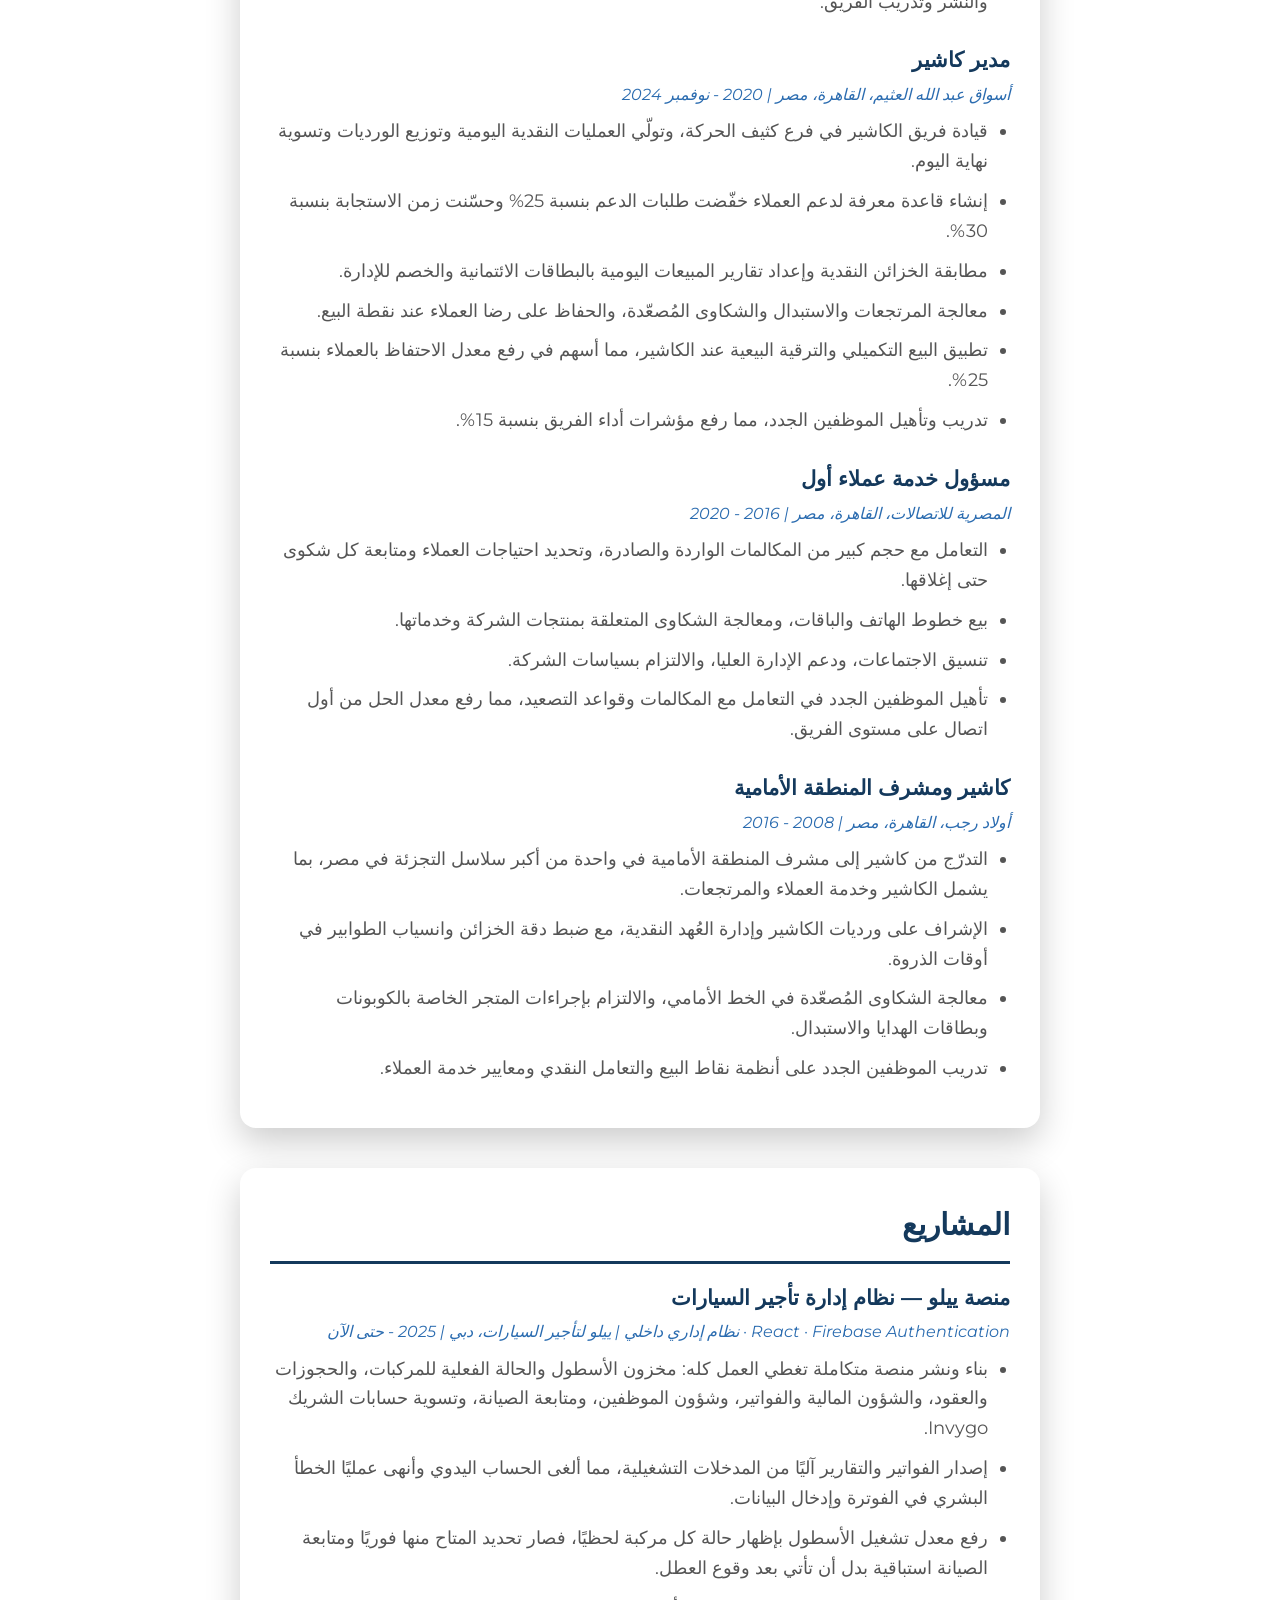
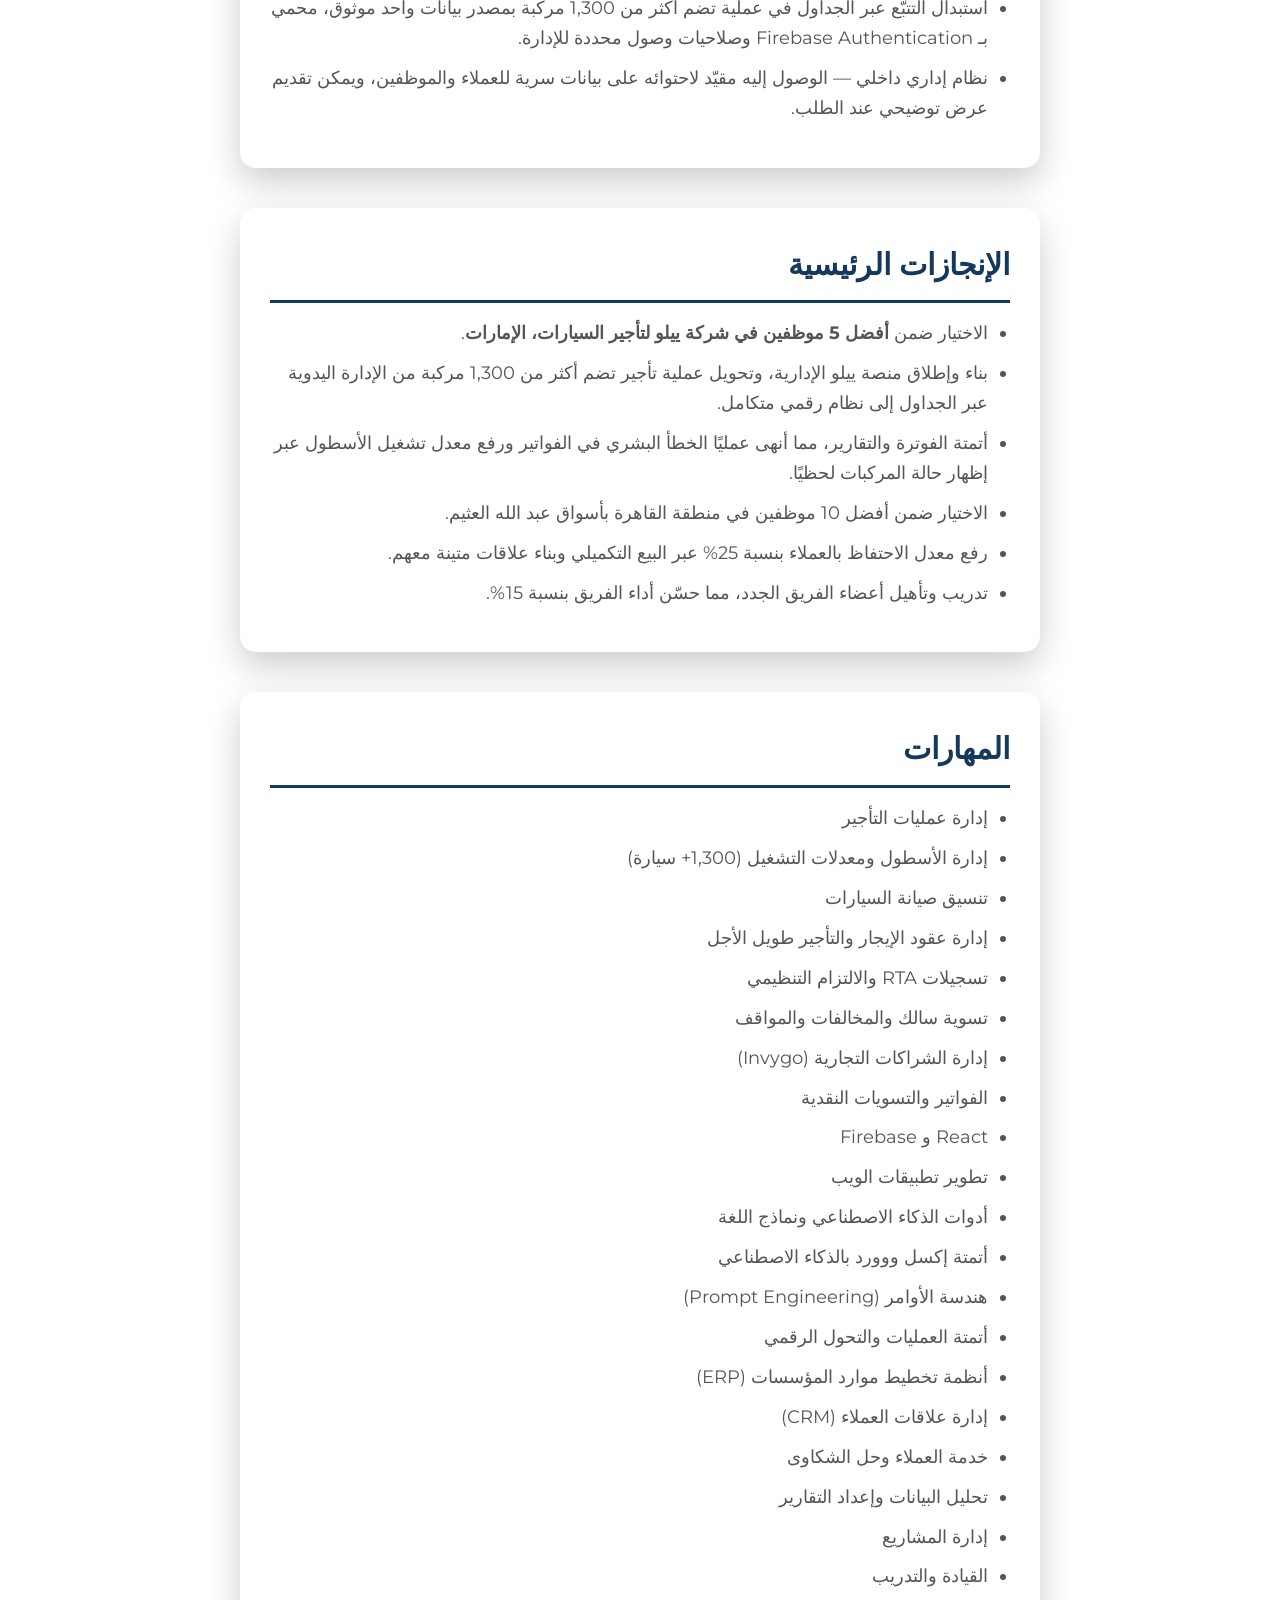
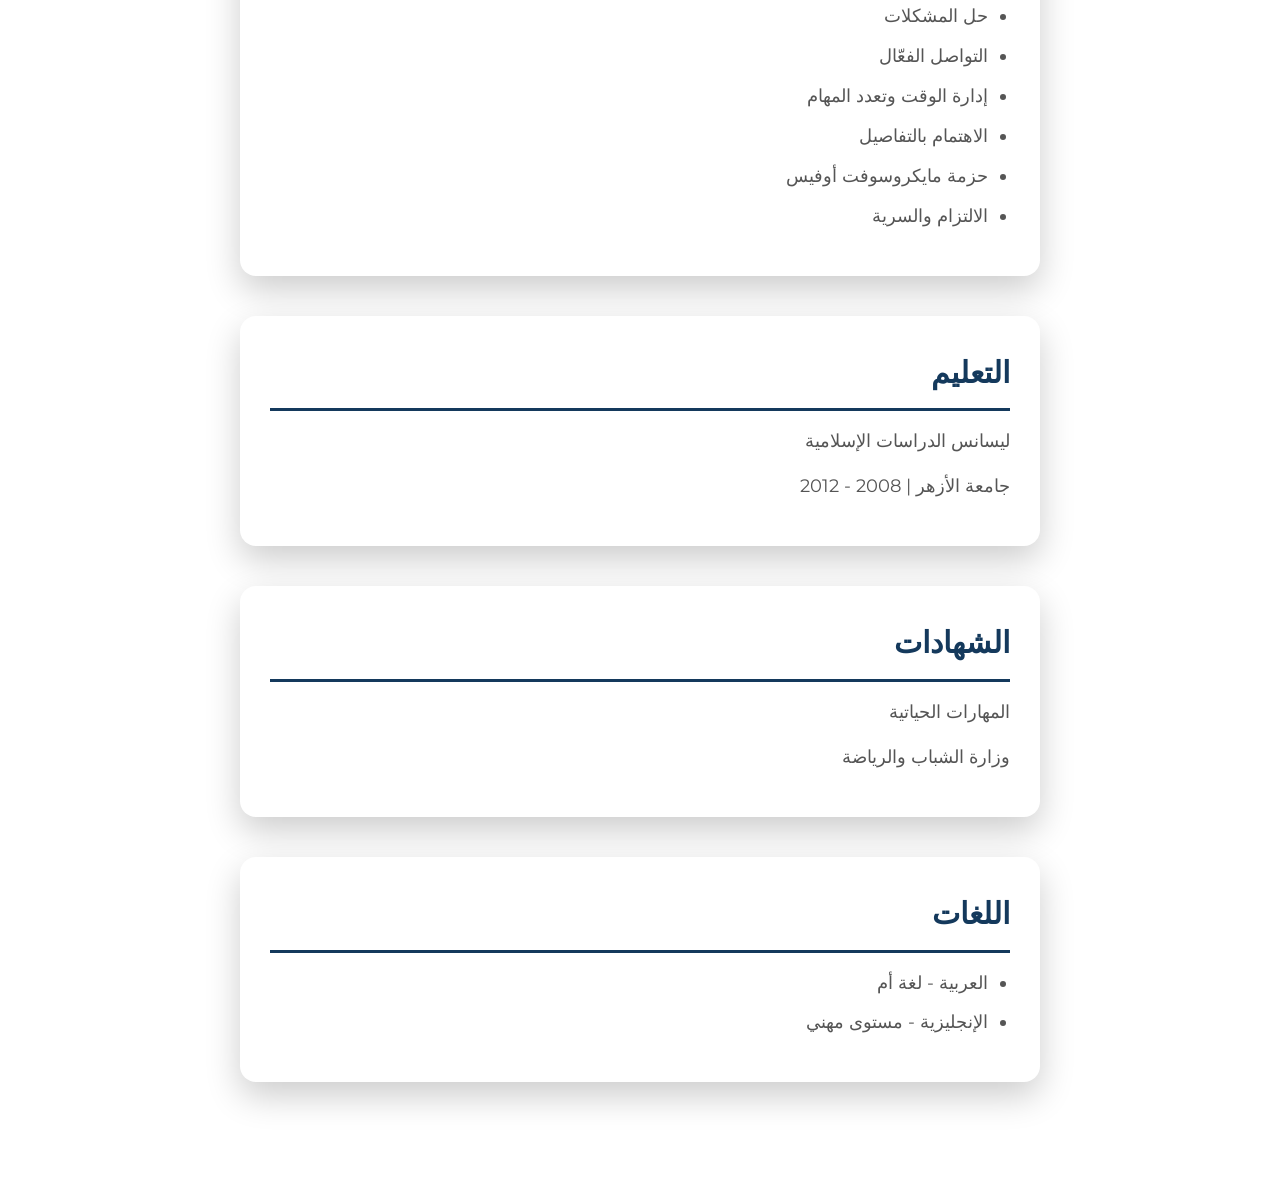
==== commit f45833f0: "Drop the years-of-experience count Leading with "18 years" risks reading as overqualified for the op" ====
--- a/arabic.html
+++ b/arabic.html
@@ -33,7 +33,7 @@
     <!-- قسم الملخص -->
     <section id="summary">
         <h2>الملخص المهني</h2>
-        <p>مسؤول عمليات وخدمة عملاء يمتلك <strong>18 عامًا</strong> من الخبرة في قطاعات التجزئة والاتصالات وتأجير السيارات. أدير حاليًا العمليات اليومية لشركة تأجير سيارات في دبي بأسطول يزيد على 1,300 مركبة، وقد صمّمت وبنيت منصتها الداخلية «ييلو» (React + Firebase) — نظام متكامل يغطي حالة الأسطول والحجوزات والعقود والفواتير وشؤون الموظفين والصيانة. أتقن أنظمة تخطيط موارد المؤسسات (ERP) وإدارة علاقات العملاء (CRM) وضبط العقود وسير العمل، ولديّ قدرة مثبتة على تحويل الأعمال اليدوية المعتمدة على الجداول إلى أنظمة تُغلق الباب أمام الخطأ البشري، بما في ذلك توظيف أدوات الذكاء الاصطناعي في أتمتة التقارير والمستندات على إكسل ووورد. أجيد العربية والإنجليزية، ولي سجل في بناء علاقات متينة مع العملاء ونيل التقدير على الأداء في كل جهة عملت بها.</p>
+        <p>مسؤول عمليات وخدمة عملاء بخبرة في قطاعات التجزئة والاتصالات وتأجير السيارات. أدير حاليًا العمليات اليومية لشركة تأجير سيارات في دبي بأسطول يزيد على 1,300 مركبة، وقد صمّمت وبنيت منصتها الداخلية «ييلو» (React + Firebase) — نظام متكامل يغطي حالة الأسطول والحجوزات والعقود والفواتير وشؤون الموظفين والصيانة. أتقن أنظمة تخطيط موارد المؤسسات (ERP) وإدارة علاقات العملاء (CRM) وضبط العقود وسير العمل، ولديّ قدرة مثبتة على تحويل الأعمال اليدوية المعتمدة على الجداول إلى أنظمة تُغلق الباب أمام الخطأ البشري، بما في ذلك توظيف أدوات الذكاء الاصطناعي في أتمتة التقارير والمستندات على إكسل ووورد. أجيد العربية والإنجليزية، ولي سجل في بناء علاقات متينة مع العملاء ونيل التقدير على الأداء في كل جهة عملت بها.</p>
     </section>
 
     <!-- قسم الخبرات -->
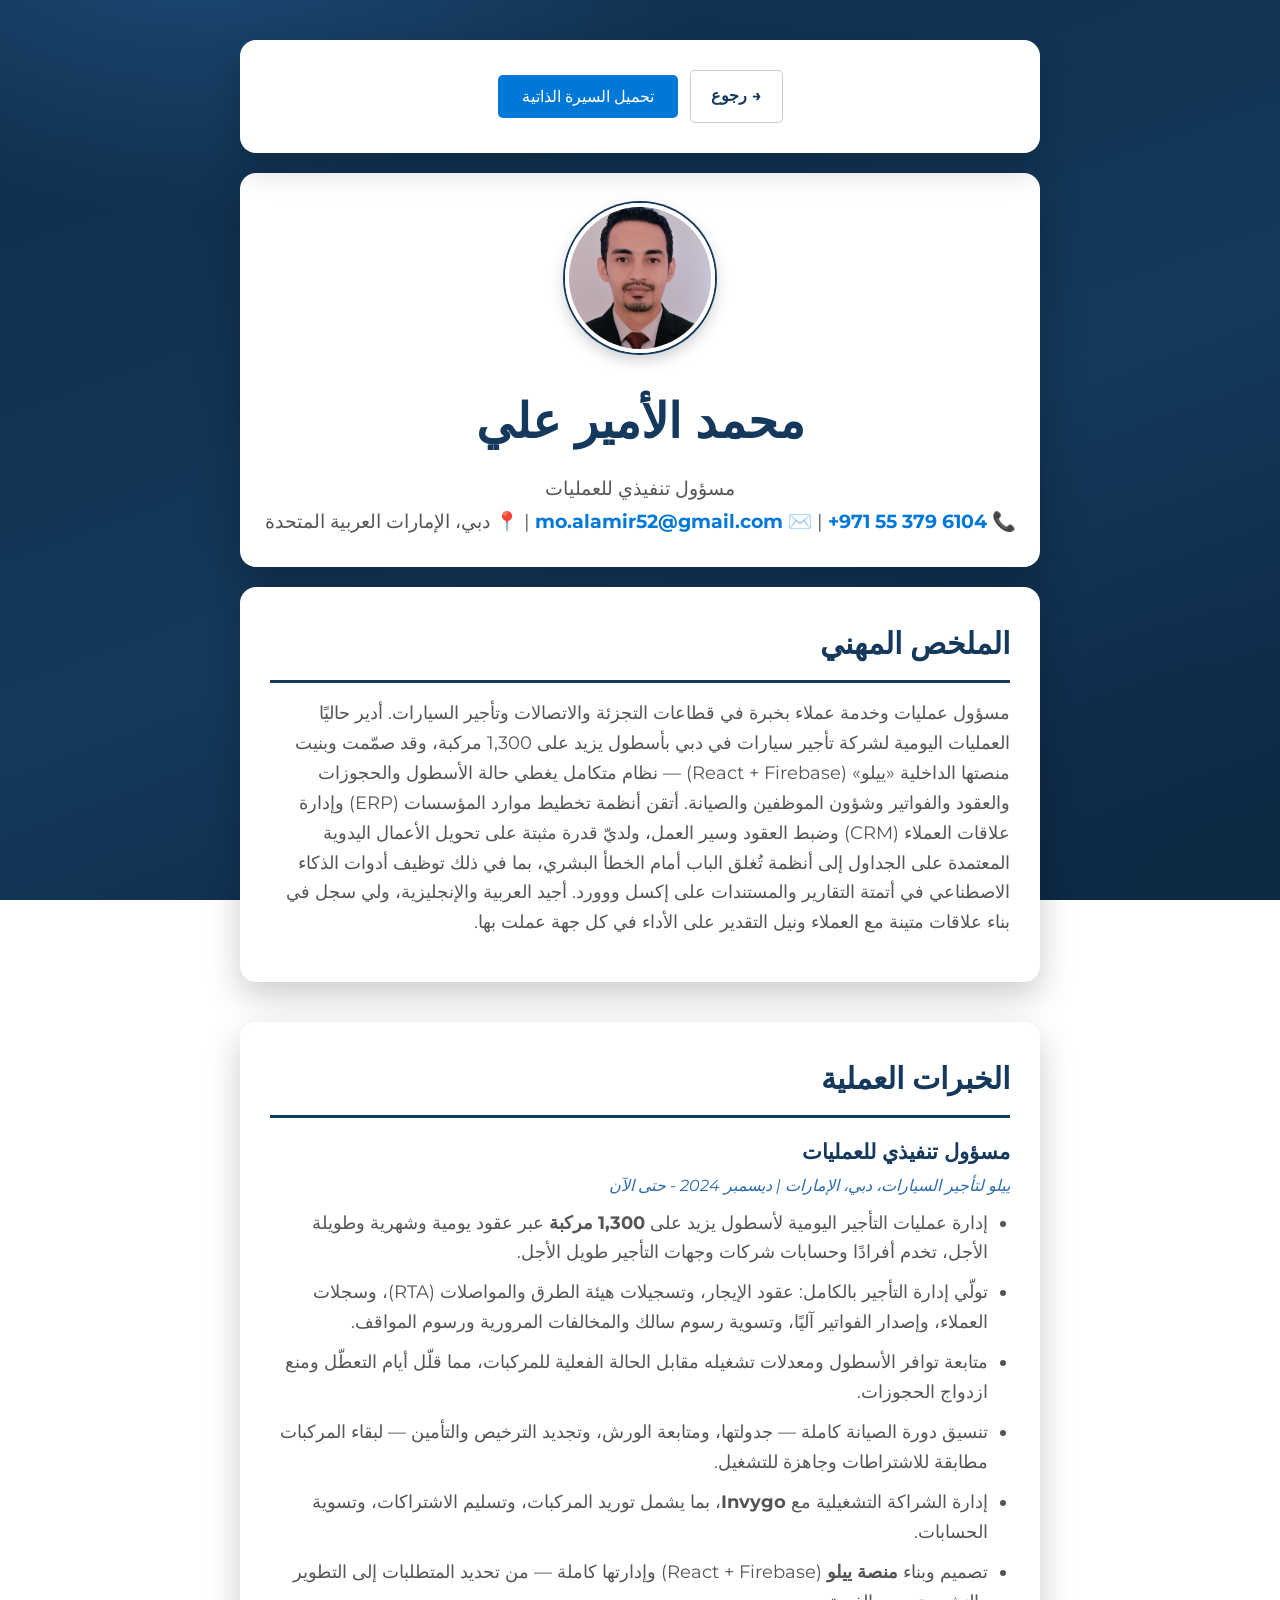
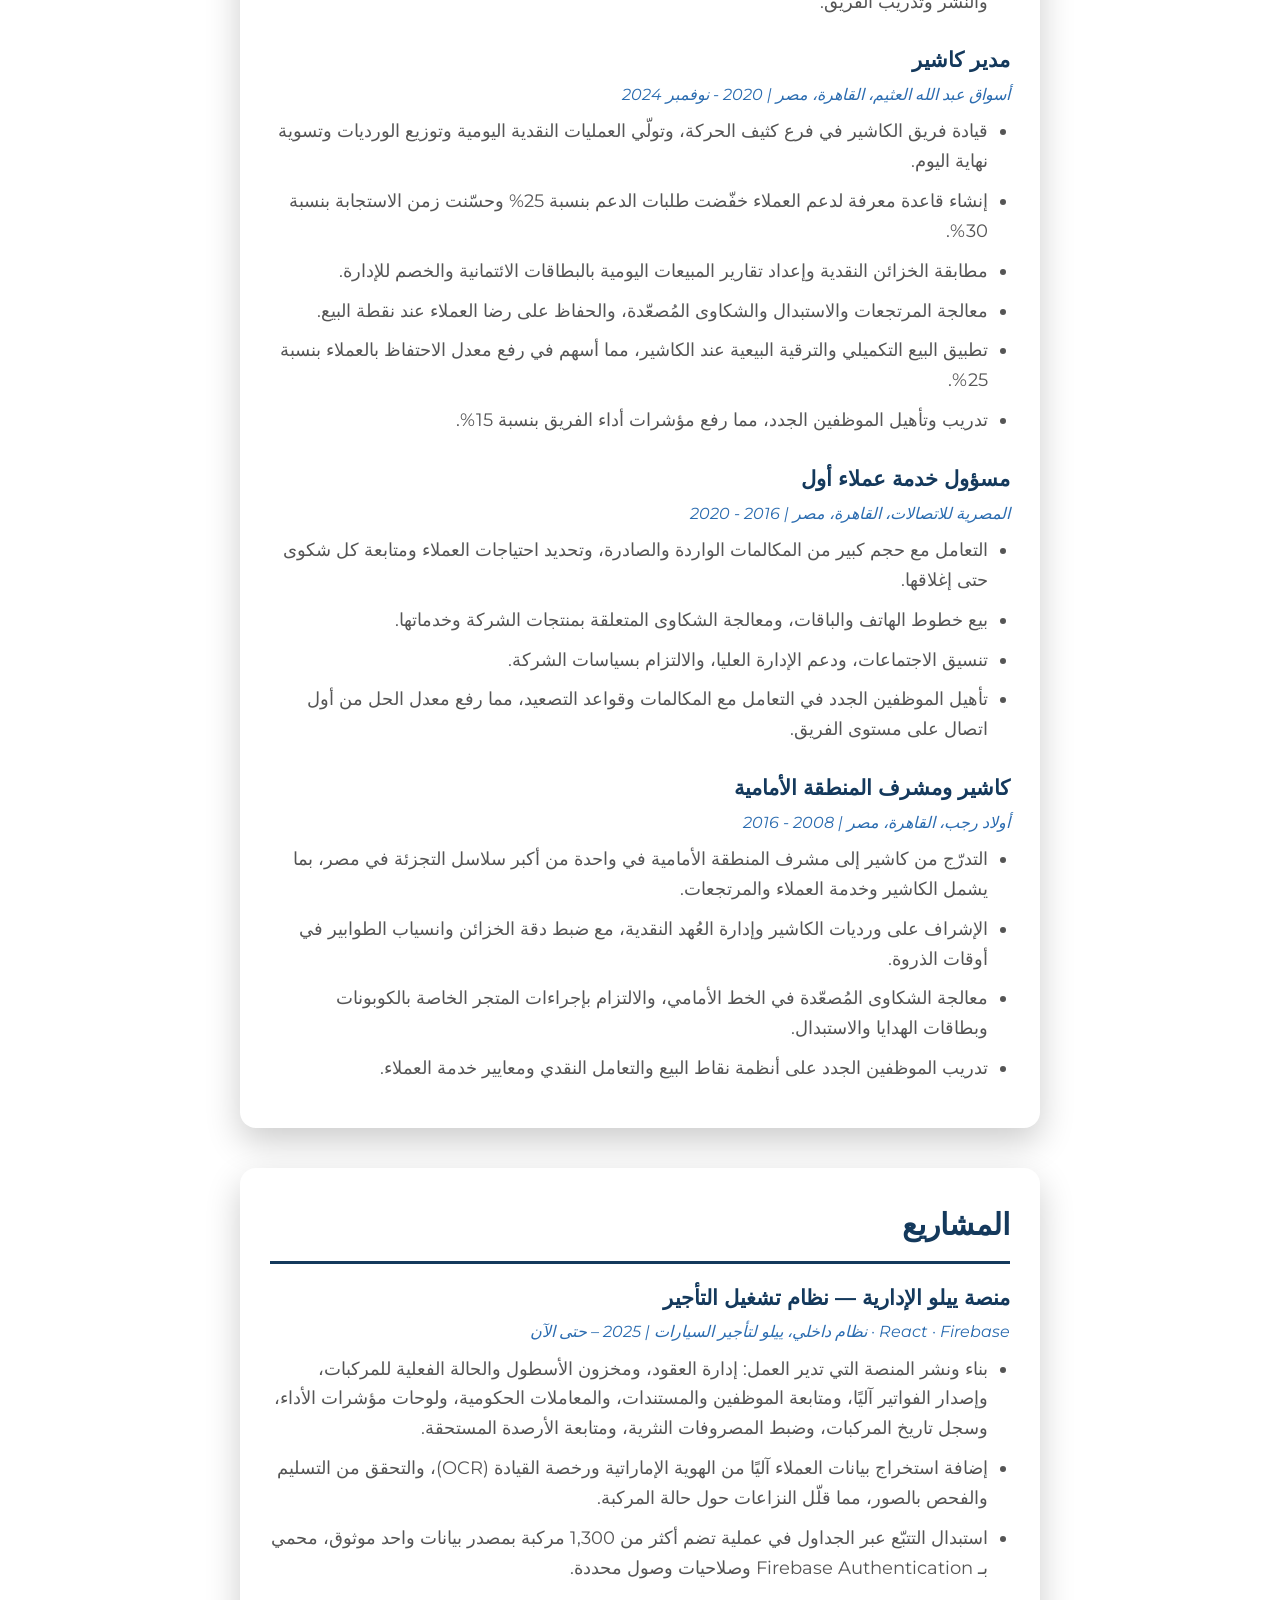
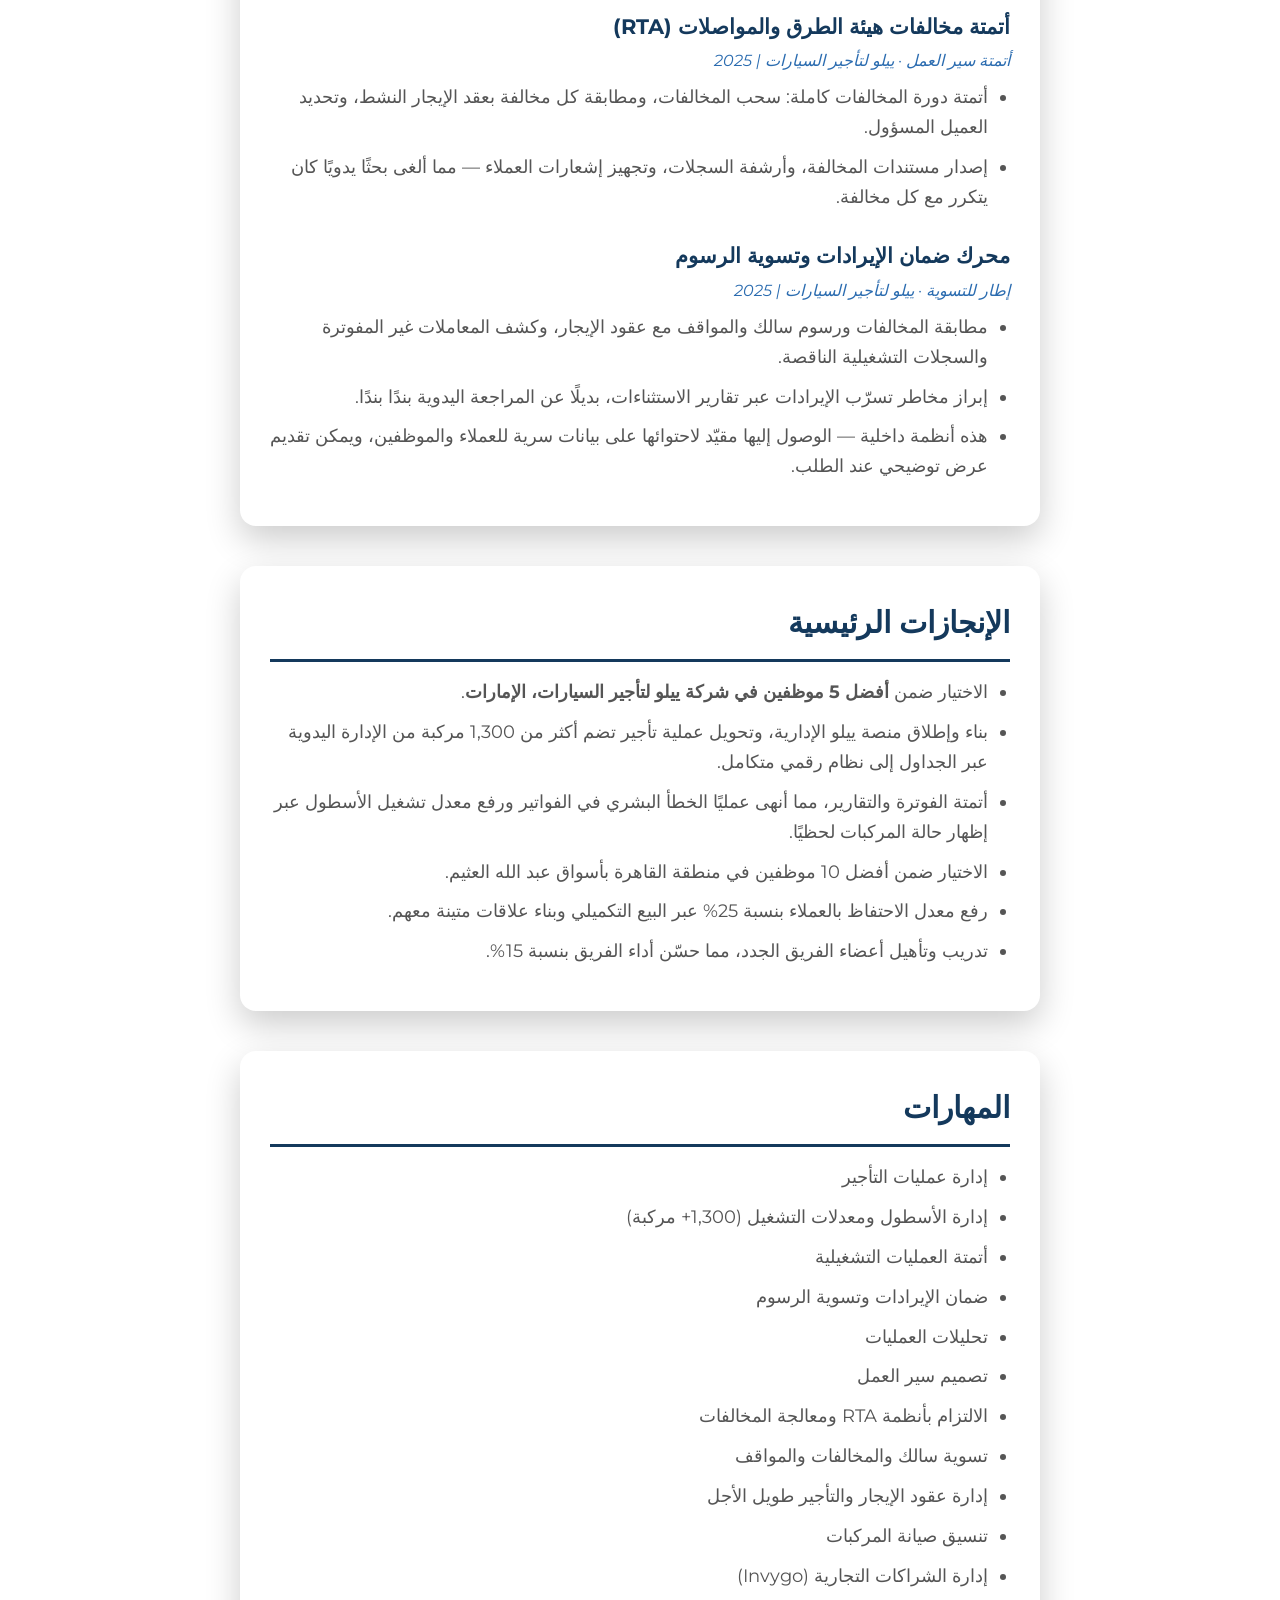
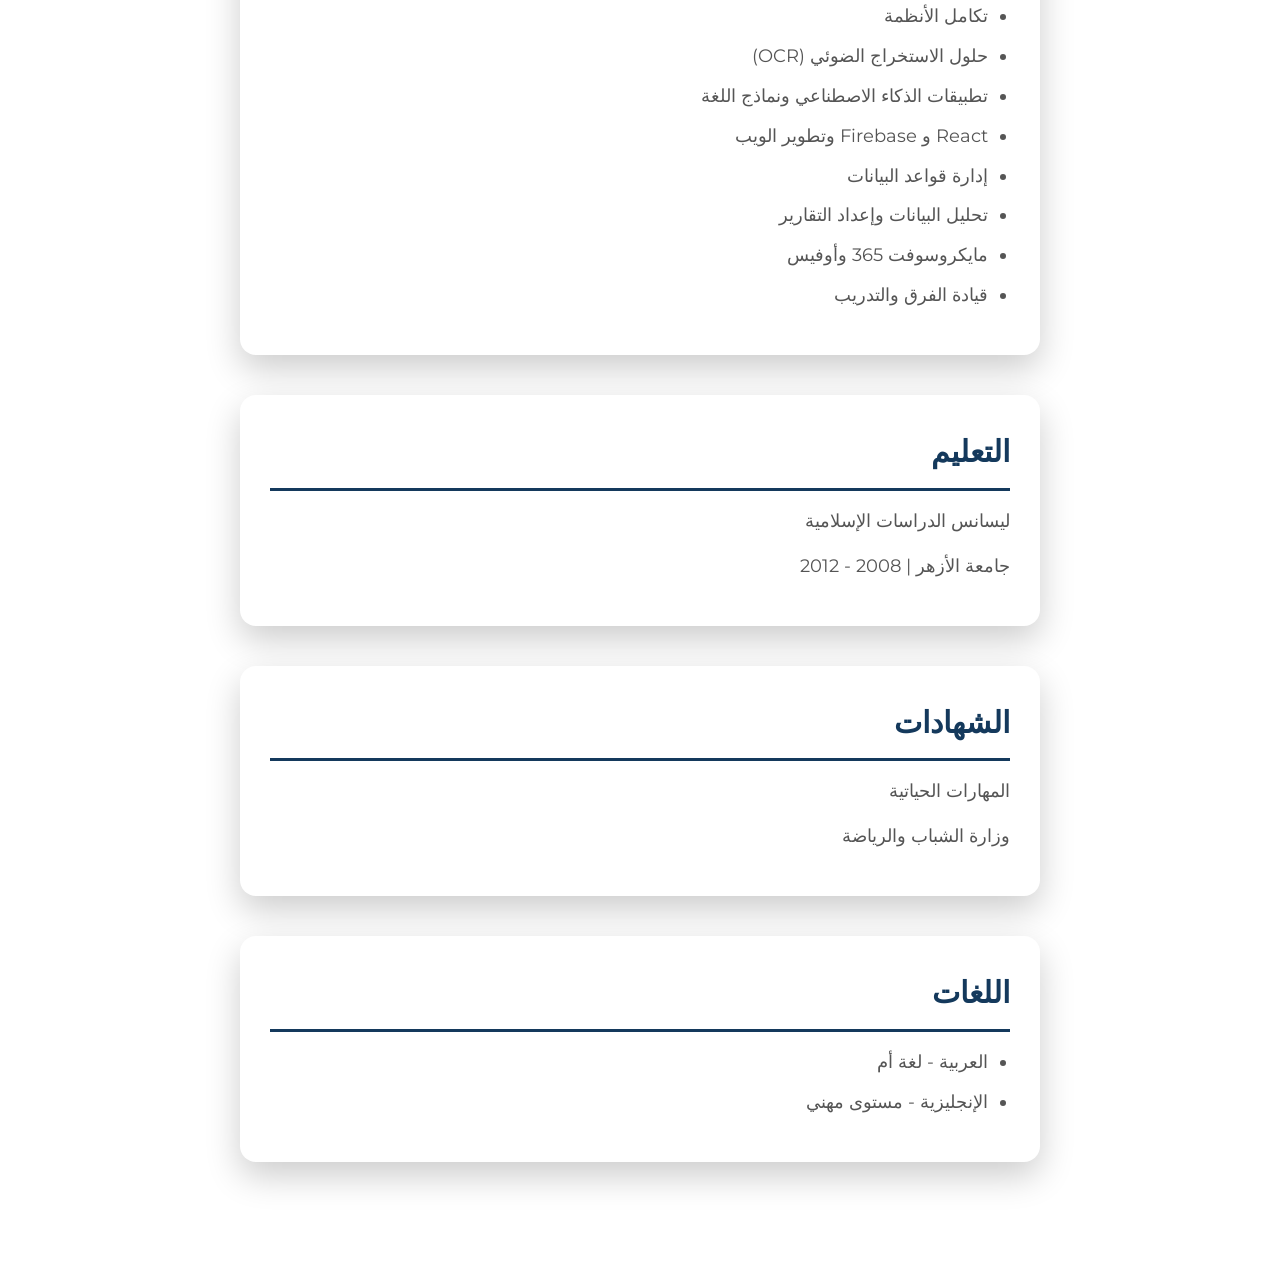
==== commit d98dfeeb: "Expand Projects to the three operations systems The CV listed one project. Replaces it with the thre" ====
--- a/arabic.html
+++ b/arabic.html
@@ -93,17 +93,35 @@
     <section id="projects">
         <h2>المشاريع</h2>
 
-        <div class="job">
-            <h3>منصة ييلو — نظام إدارة تأجير السيارات</h3>
-            <p>React · Firebase Authentication · نظام إداري داخلي | ييلو لتأجير السيارات، دبي | 2025 - حتى الآن</p>
-            <ul>
-                <li>بناء ونشر منصة متكاملة تغطي العمل كله: مخزون الأسطول والحالة الفعلية للمركبات، والحجوزات والعقود، والشؤون المالية والفواتير، وشؤون الموظفين، ومتابعة الصيانة، وتسوية حسابات الشريك Invygo.</li>
-                <li>إصدار الفواتير والتقارير آليًا من المدخلات التشغيلية، مما ألغى الحساب اليدوي وأنهى عمليًا الخطأ البشري في الفوترة وإدخال البيانات.</li>
-                <li>رفع معدل تشغيل الأسطول بإظهار حالة كل مركبة لحظيًا، فصار تحديد المتاح منها فوريًا ومتابعة الصيانة استباقية بدل أن تأتي بعد وقوع العطل.</li>
-                <li>استبدال التتبّع عبر الجداول في عملية تضم أكثر من 1,300 مركبة بمصدر بيانات واحد موثوق، محمي بـ Firebase Authentication وصلاحيات وصول محددة للإدارة.</li>
-                <li>نظام إداري داخلي — الوصول إليه مقيّد لاحتوائه على بيانات سرية للعملاء والموظفين، ويمكن تقديم عرض توضيحي عند الطلب.</li>
-            </ul>
-        </div>
+
+    <div class="job">
+        <h3>منصة ييلو الإدارية — نظام تشغيل التأجير</h3>
+            <p><span class="ltr">React · Firebase</span> · نظام داخلي، ييلو لتأجير السيارات | 2025 – حتى الآن</p>
+        <ul>
+            <li>بناء ونشر المنصة التي تدير العمل: إدارة العقود، ومخزون الأسطول والحالة الفعلية للمركبات، وإصدار الفواتير آليًا، ومتابعة الموظفين والمستندات، والمعاملات الحكومية، ولوحات مؤشرات الأداء، وسجل تاريخ المركبات، وضبط المصروفات النثرية، ومتابعة الأرصدة المستحقة.</li>
+            <li>إضافة استخراج بيانات العملاء آليًا من الهوية الإماراتية ورخصة القيادة (<span class="ltr">OCR</span>)، والتحقق من التسليم والفحص بالصور، مما قلّل النزاعات حول حالة المركبة.</li>
+            <li>استبدال التتبّع عبر الجداول في عملية تضم أكثر من 1,300 مركبة بمصدر بيانات واحد موثوق، محمي بـ <span class="ltr">Firebase Authentication</span> وصلاحيات وصول محددة.</li>
+        </ul>
+    </div>
+
+    <div class="job">
+        <h3>أتمتة مخالفات هيئة الطرق والمواصلات (RTA)</h3>
+            <p>أتمتة سير العمل · ييلو لتأجير السيارات | 2025</p>
+        <ul>
+            <li>أتمتة دورة المخالفات كاملة: سحب المخالفات، ومطابقة كل مخالفة بعقد الإيجار النشط، وتحديد العميل المسؤول.</li>
+            <li>إصدار مستندات المخالفة، وأرشفة السجلات، وتجهيز إشعارات العملاء — مما ألغى بحثًا يدويًا كان يتكرر مع كل مخالفة.</li>
+        </ul>
+    </div>
+
+    <div class="job">
+        <h3>محرك ضمان الإيرادات وتسوية الرسوم</h3>
+            <p>إطار للتسوية · ييلو لتأجير السيارات | 2025</p>
+        <ul>
+            <li>مطابقة المخالفات ورسوم سالك والمواقف مع عقود الإيجار، وكشف المعاملات غير المفوترة والسجلات التشغيلية الناقصة.</li>
+            <li>إبراز مخاطر تسرّب الإيرادات عبر تقارير الاستثناءات، بديلًا عن المراجعة اليدوية بندًا بندًا.</li>
+            <li class="note">هذه أنظمة داخلية — الوصول إليها مقيّد لاحتوائها على بيانات سرية للعملاء والموظفين، ويمكن تقديم عرض توضيحي عند الطلب.</li>
+        </ul>
+    </div>
     </section>
 
     <!-- قسم الإنجازات الرئيسية -->
@@ -124,31 +142,25 @@
         <h2>المهارات</h2>
         <ul>
             <li>إدارة عمليات التأجير</li>
-            <li>إدارة الأسطول ومعدلات التشغيل (1,300+ سيارة)</li>
-            <li>تنسيق صيانة السيارات</li>
+            <li>إدارة الأسطول ومعدلات التشغيل (1,300+ مركبة)</li>
+            <li>أتمتة العمليات التشغيلية</li>
+            <li>ضمان الإيرادات وتسوية الرسوم</li>
+            <li>تحليلات العمليات</li>
+            <li>تصميم سير العمل</li>
+            <li>الالتزام بأنظمة RTA ومعالجة المخالفات</li>
+            <li>تسوية سالك والمخالفات والمواقف</li>
             <li>إدارة عقود الإيجار والتأجير طويل الأجل</li>
-            <li>تسجيلات RTA والالتزام التنظيمي</li>
-            <li>تسوية سالك والمخالفات والمواقف</li>
+            <li>تنسيق صيانة المركبات</li>
             <li>إدارة الشراكات التجارية (Invygo)</li>
-            <li>الفواتير والتسويات النقدية</li>
-            <li>React و Firebase</li>
-            <li>تطوير تطبيقات الويب</li>
-            <li>أدوات الذكاء الاصطناعي ونماذج اللغة</li>
-            <li>أتمتة إكسل ووورد بالذكاء الاصطناعي</li>
-            <li>هندسة الأوامر (Prompt Engineering)</li>
-            <li>أتمتة العمليات والتحول الرقمي</li>
-            <li>أنظمة تخطيط موارد المؤسسات (ERP)</li>
-            <li>إدارة علاقات العملاء (CRM)</li>
-            <li>خدمة العملاء وحل الشكاوى</li>
+            <li>تكامل الأنظمة</li>
+            <li>حلول الاستخراج الضوئي (OCR)</li>
+            <li>تطبيقات الذكاء الاصطناعي ونماذج اللغة</li>
+            <li><span class="ltr">React</span> و <span class="ltr">Firebase</span> وتطوير الويب</li>
+            <li>إدارة قواعد البيانات</li>
             <li>تحليل البيانات وإعداد التقارير</li>
-            <li>إدارة المشاريع</li>
-            <li>القيادة والتدريب</li>
-            <li>حل المشكلات</li>
-            <li>التواصل الفعّال</li>
-            <li>إدارة الوقت وتعدد المهام</li>
-            <li>الاهتمام بالتفاصيل</li>
-            <li>حزمة مايكروسوفت أوفيس</li>
-            <li>الالتزام والسرية</li>
+            <li>مايكروسوفت 365 وأوفيس</li>
+            <li>قيادة الفرق والتدريب</li>
+
         </ul>
     </section>
 
